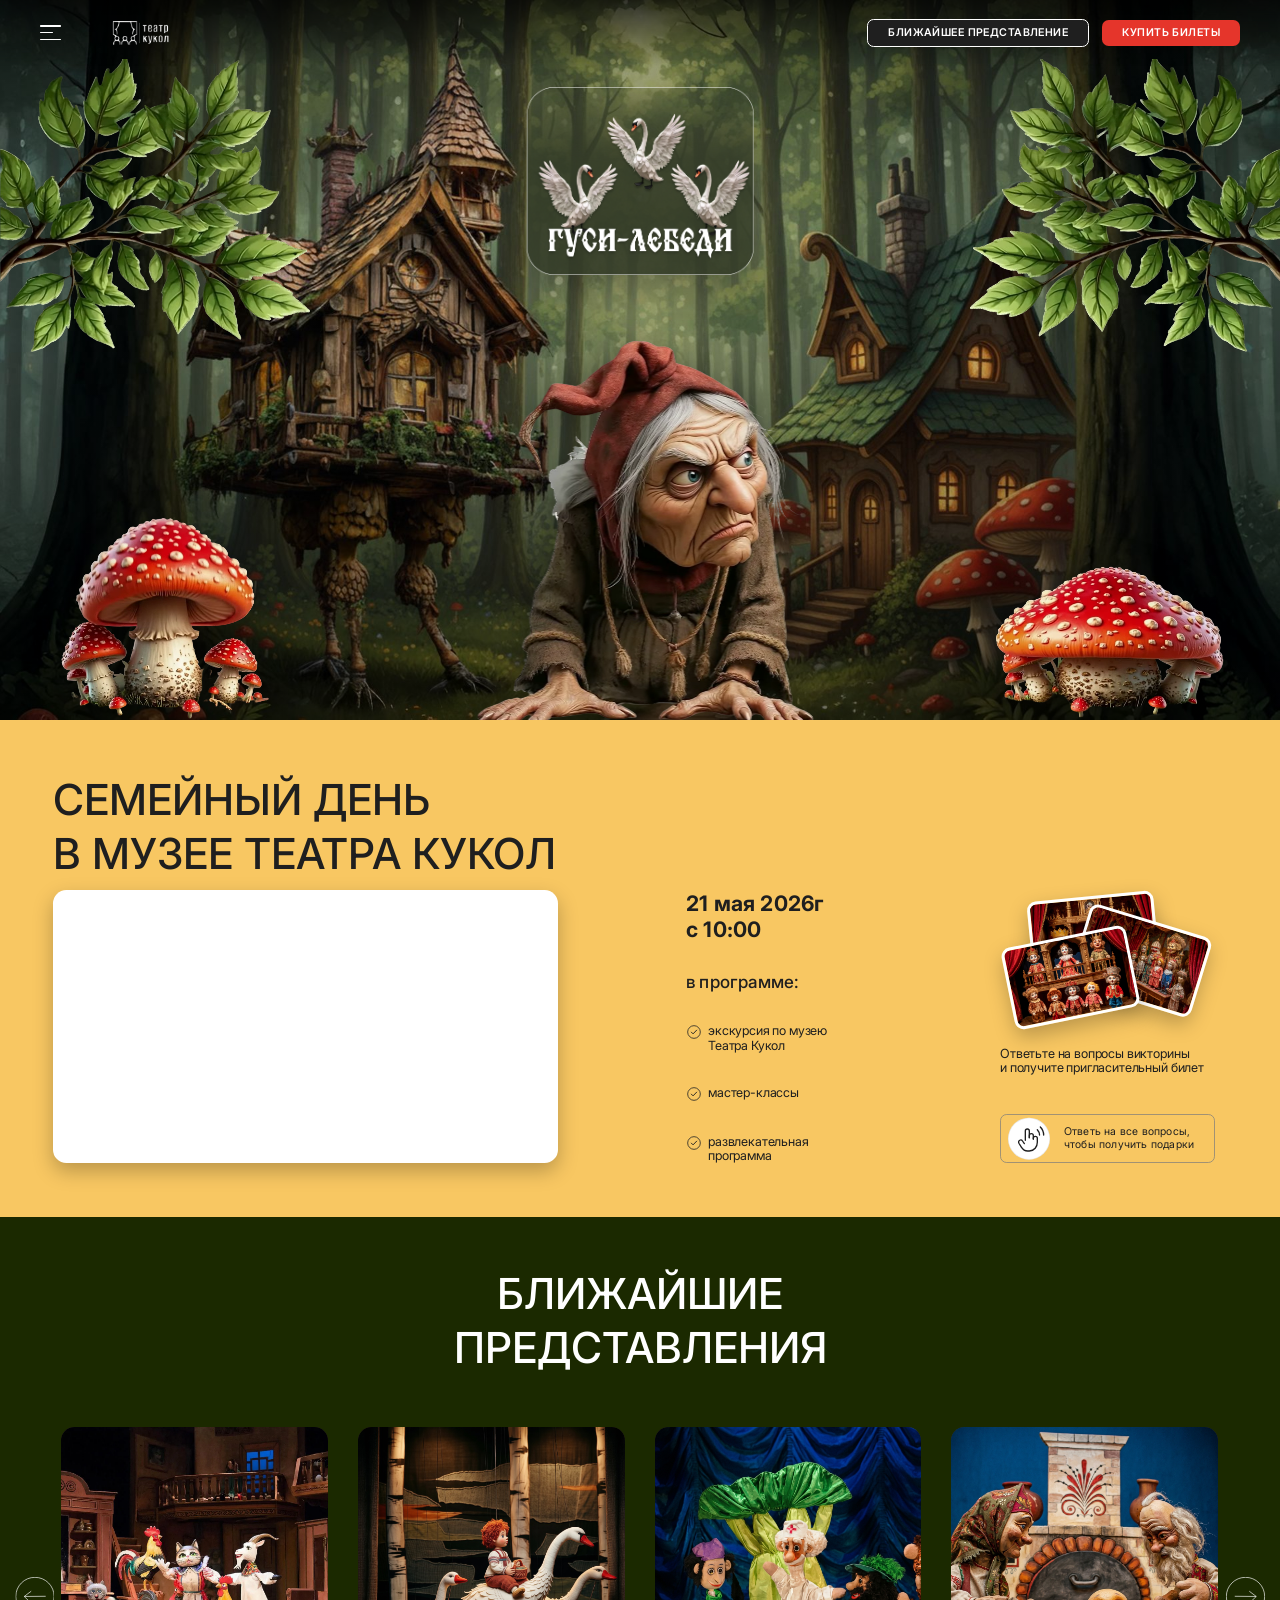
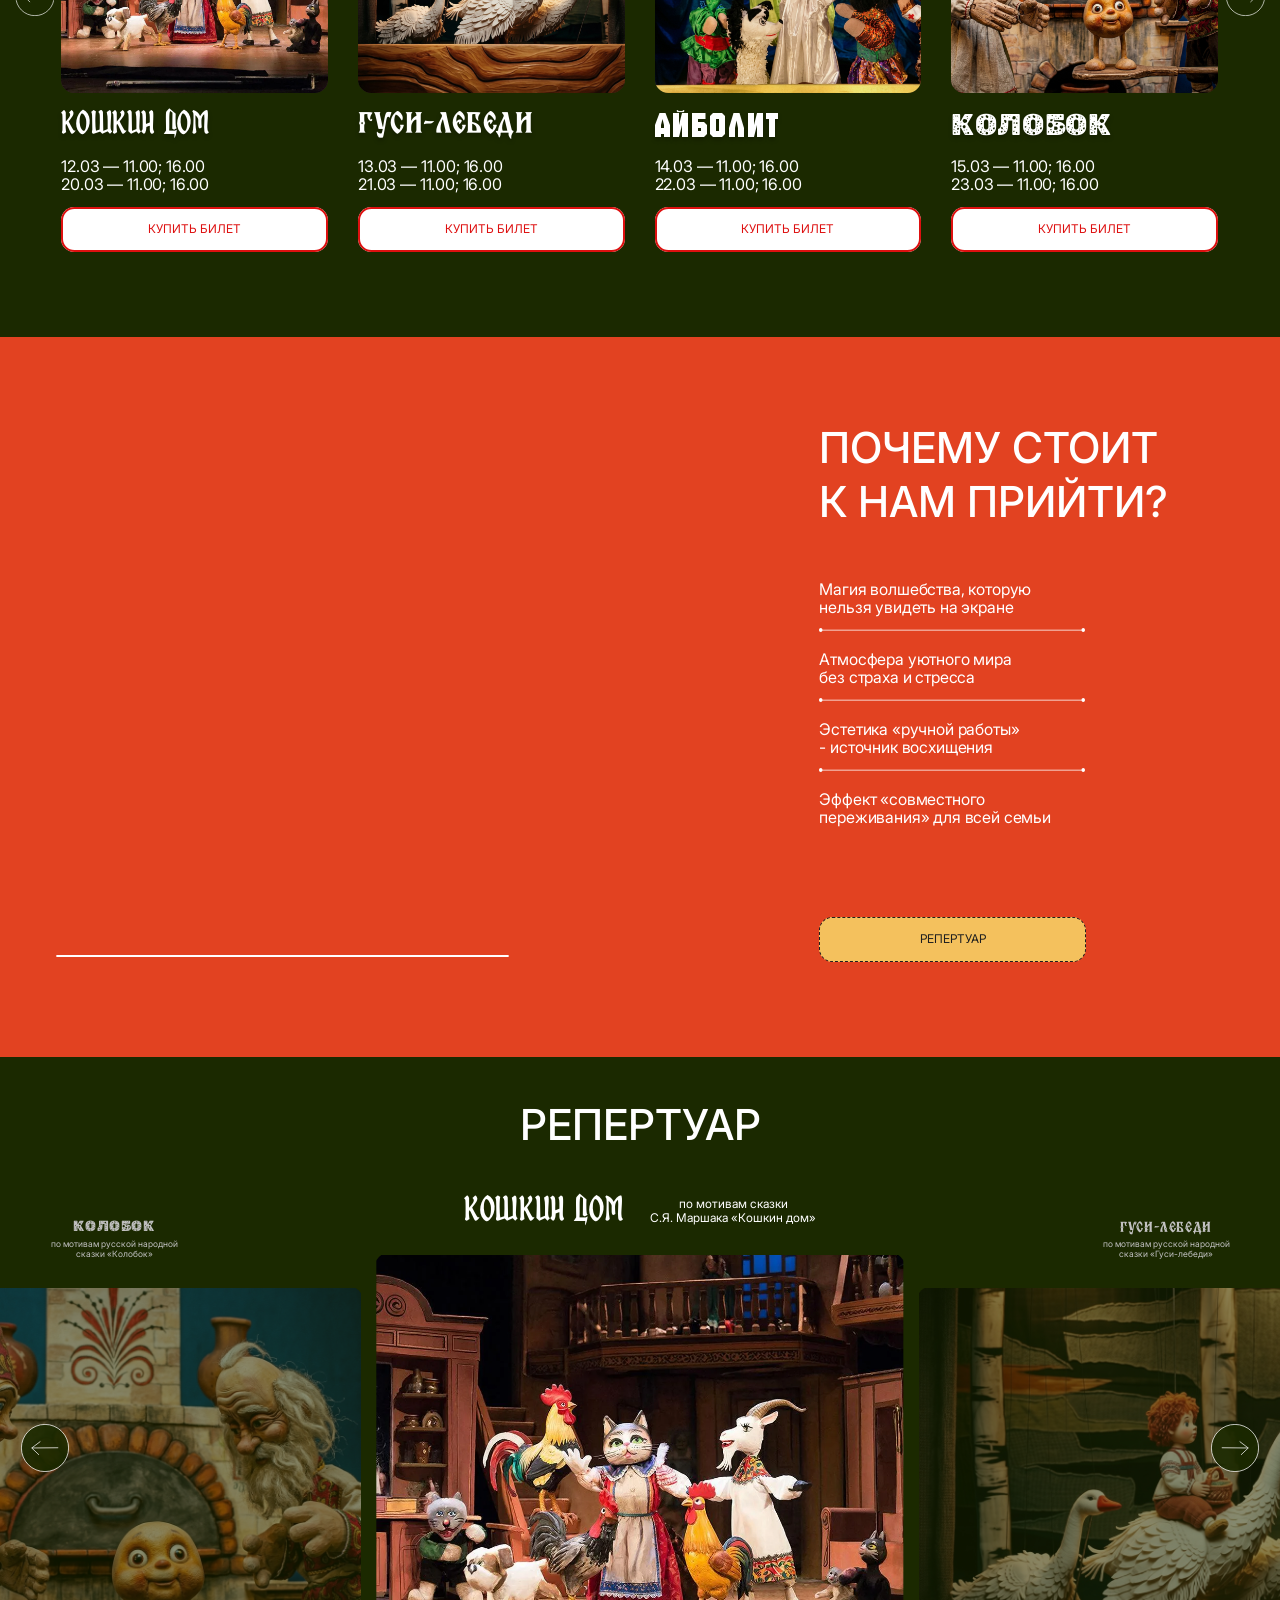
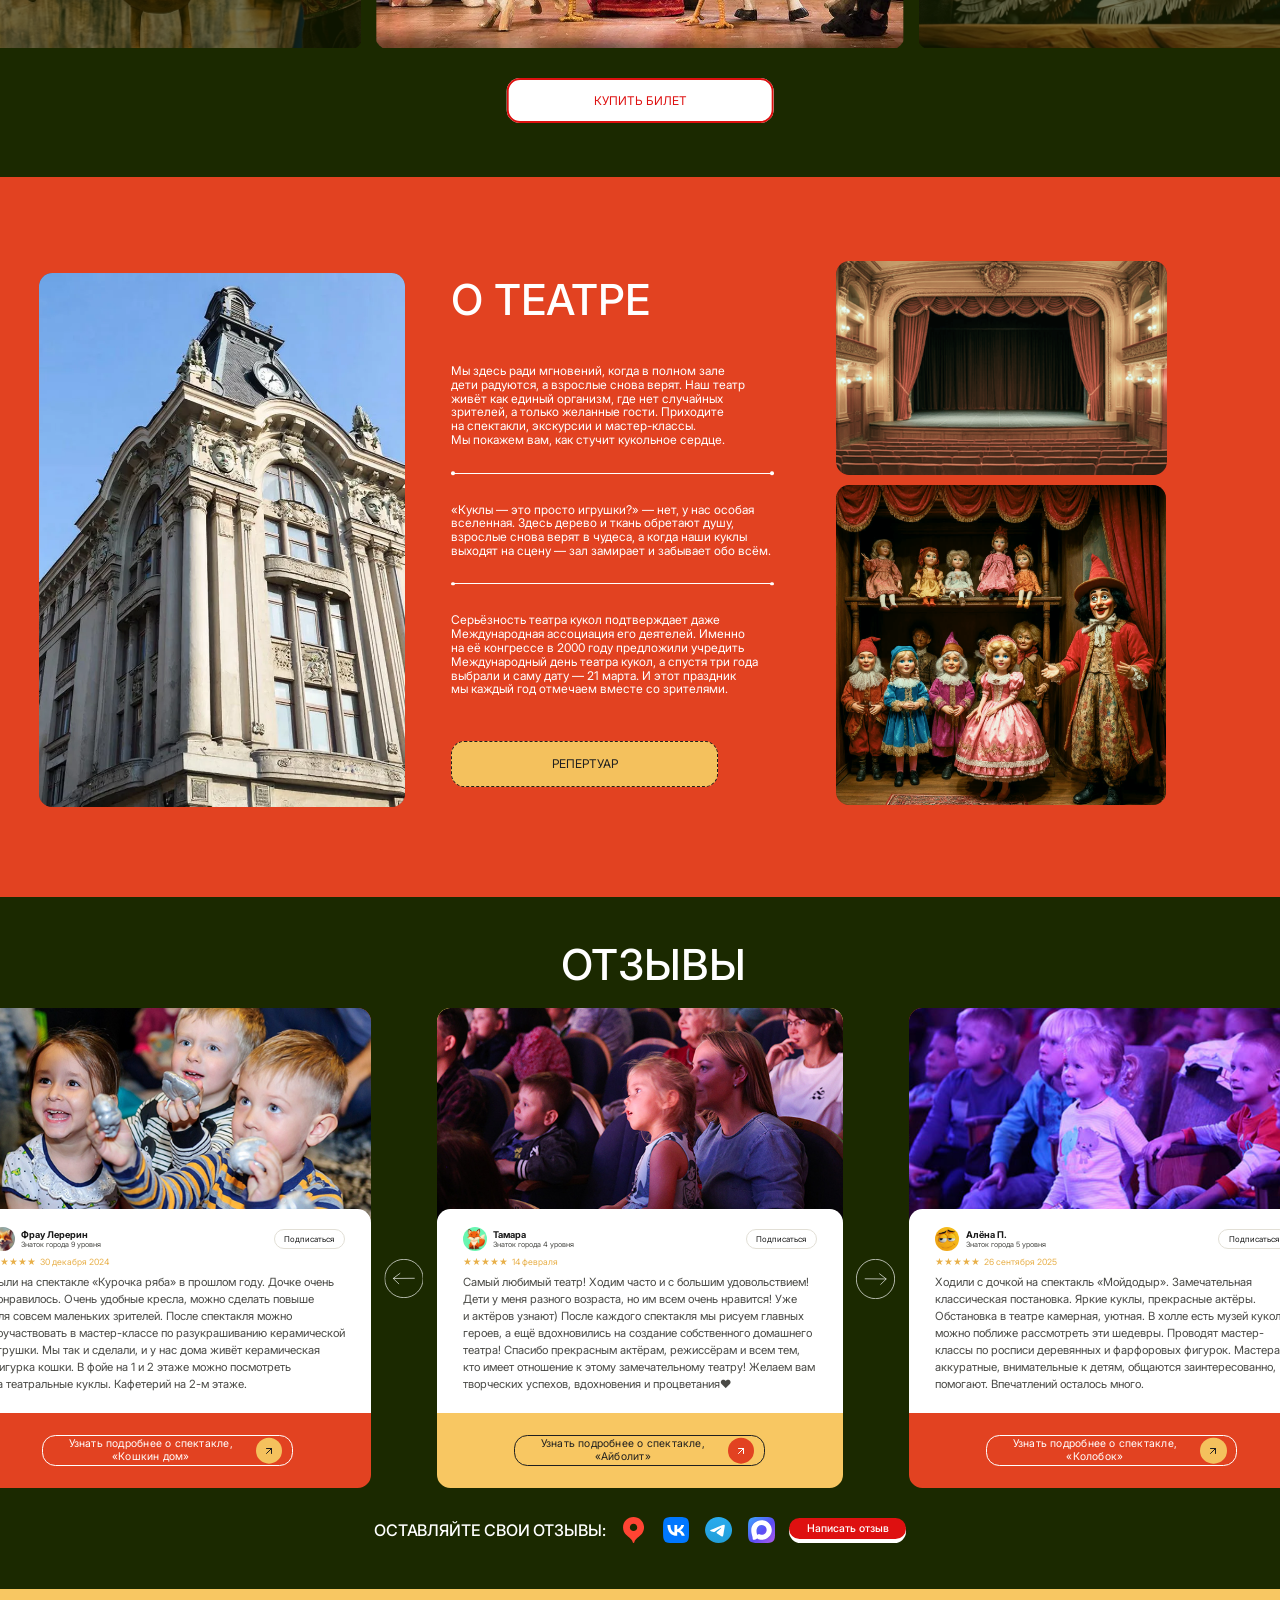
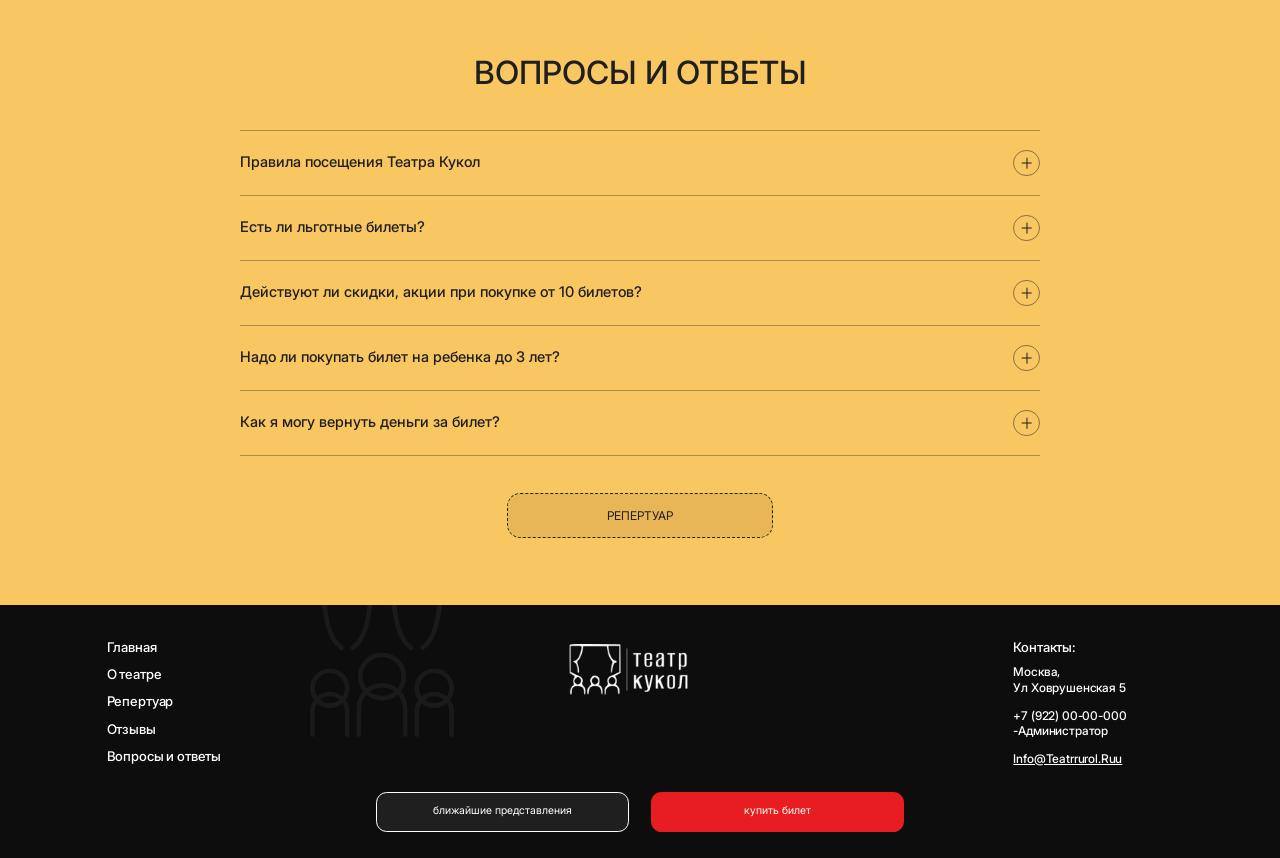
==== index.html @ 6d582af8 "Викторина: счёт правильных ответов обновляется сразу при выборе ответа Co-Authored-By: Claude Sonnet" ====
<!DOCTYPE html>
<html lang="ru">
<head>
<meta charset="UTF-8">
<meta name="viewport" content="width=device-width, initial-scale=1.0">
<title>Театр кукол — главная</title>
<link rel="stylesheet" href="styles.css?v=285">
</head>
<body>

<div class="page">

  <!-- ===================== HERO + ХЕДЕР ===================== -->
  <section class="play-hero">
    <img class="hero-media hero-media-desktop" src="frames/лес-фон-хиро.png" alt="Сказочный лес">
    <div class="hero-media-mobile-wrap">
      <img class="hero-media-mobile" src="frames/hero-mobile-house-v2.png" alt="Избушка на&nbsp;курьих ножках в&nbsp;лесу">
    </div>
    <div class="hero-stripe hero-stripe-1"></div>
    <div class="hero-stripe hero-stripe-2"></div>

    <header class="site-header"><div class="site-header-inner">
      <div class="header-left">
        <button class="topbar-burger" aria-label="меню" data-menu-toggle="nav-menu"><span></span><span></span><span></span></button>
        <a class="logo" href="index.html"><img class="logo-img" src="frames/логотип 2.png" alt="Театр кукол"></a>
      </div>
      <div class="menu-panel" id="nav-menu">
        <a href="index.html">Главная</a>
        <a href="index.html#o-teatre">О&nbsp;театре</a>
        <a href="index.html#repertuar">Репертуар</a>
        <a href="#voprosy">Вопросы и&nbsp;ответы</a>        <a href="#contacts">Контакты</a>
      </div>
      <div class="header-actions">
        <a href="index.html#blizhajshie" class="btn btn-outline">ближайшее представление</a>
        <a href="афиша.html" class="btn btn-red">купить билеты</a>
      </div></div>
    </header>

    <video class="branch left" autoplay muted loop playsinline preload="auto" fetchpriority="high">
      <source src="frames/ветка-лист.webm" type="video/webm">
    </video>
    <video class="branch right" autoplay muted loop playsinline preload="auto" fetchpriority="high">
      <source src="frames/ветка-лист.webm" type="video/webm">
    </video>

    <video class="mushroom left" autoplay muted loop playsinline preload="auto" fetchpriority="high" data-fallback-img="frames/гриб-куст-кадр.png">
      <source src="frames/гриб-куст.webm" type="video/webm">
    </video>
    <video class="mushroom right" autoplay muted loop playsinline preload="auto" fetchpriority="high" data-fallback-img="frames/гриб-куст-право-кадр.png">
      <source src="frames/гриб-куст-право3.webm" type="video/webm">
    </video>
    <video class="witch" autoplay muted loop playsinline preload="auto" fetchpriority="high" data-fallback-img="frames/баба-яга-кадр.png">
      <source src="frames/баба-яга-молчит.webm" type="video/webm">
    </video>

    <div class="play-title-card">
      <img src="frames/гуси название представления.png" alt="Гуси-лебеди">
    </div>

    <div class="hero-title-mobile">
      <div class="hero-swans">
        <div class="hero-swans-top"><img class="hero-swan mirror" src="frames/лебедь.png" alt=""></div>
        <div class="hero-swans-bottom">
          <img class="hero-swan" src="frames/лебедь.png" alt="">
          <img class="hero-swan mirror" src="frames/лебедь.png" alt="">
        </div>
      </div>
      <p class="hero-title-mobile-text rep-font-gusi">ГУСИ-ЛЕБЕДИ</p>
    </div>
  </section>

  <!-- ===================== ПРОМО: СЕМЕЙНЫЙ ДЕНЬ / ВИКТОРИНА ===================== -->
  <section class="promo-banner">
    <h2 class="promo-heading">Семейный день<br>в&nbsp;музее театра кукол</h2>
    <div class="promo-family"><video autoplay muted loop playsinline preload="auto"><source src="frames/promo-family.mp4" type="video/mp4"></video></div>
    <p class="promo-date">21 мая 2026г<br>с 10:00</p>
    <div class="promo-program">
      <p class="list-title">в&nbsp;программе:</p>
      <ul>
        <li><img src="icons/checkmark.svg" alt=""><span>экскурсия по&nbsp;музею<br>Театра Кукол</span></li>
        <li><img src="icons/checkmark.svg" alt=""><span>мастер-классы</span></li>
        <li><img src="icons/checkmark.svg" alt=""><span>развлекательная<br>программа</span></li>
      </ul>
    </div>
    <p class="promo-quiz-question">Ответьте на&nbsp;вопросы викторины<br>и&nbsp;получите пригласительный билет</p>
    <a href="викторина.html#quiz-start" class="promo-hint">
      <span class="hint-badge" aria-hidden="true"></span>
      <svg class="hint-glyph" aria-hidden="true" viewBox="0 0 64 64" fill="none">
        <g stroke="currentColor" stroke-width="2" stroke-linecap="round" stroke-linejoin="round">
          <path d="M26 34V20a3 3 0 0 1 6 0v10"/>
          <path d="M32 30v-3a3 3 0 0 1 6 0v5"/>
          <path d="M38 32v-1a3 3 0 0 1 6 0v6c0 6.5-4.5 13-12 13h-2.5c-4.5 0-7-1.8-9.5-5.8l-3.6-5.8c-1-1.7-.5-3.6 1.1-4.5 1.5-.9 3.3-.4 4.3 1.1l2.7 4"/>
        </g>
        <path d="M44 18c2.2 2.3 3.3 5 3.3 8" stroke="currentColor" stroke-width="2" stroke-linecap="round"/>
        <path d="M48.5 14c3.3 3.3 5 7.6 5 12" stroke="currentColor" stroke-width="2" stroke-linecap="round"/>
      </svg>
      <p>Ответь на&nbsp;все вопросы,<br>чтобы получить подарки</p>
    </a>
    <div class="promo-photos">
      <img class="ph ph-a" src="frames/Screenshot_16.png" alt="Пригласительный билет">
      <img class="ph ph-b" src="frames/Screenshot_18.png" alt="Пригласительный билет">
      <img class="ph ph-c" src="frames/Screenshot_19.png" alt="Пригласительный билет">
    </div>
  </section>

  <!-- ===================== БЛИЖАЙШИЕ ПРЕДСТАВЛЕНИЯ ===================== -->
  <section class="section-dark" id="blizhajshie" data-carousel>
    <h2 class="section-title">Ближайшие<br>представления</h2>
    <button class="arrow-btn arrow-left" aria-label="назад"><img src="icons/rep-arrow2.svg" alt="" style="transform:rotate(180deg) scaleY(-1);"></button>
    <button class="arrow-btn arrow-right" aria-label="вперёд"><img src="icons/rep-arrow2.svg" alt=""></button>
    <div class="show-grid" data-track>
      <div class="show-card">
        <div class="thumb"><img class="cover-img" src="frames/IMG_20260318_222105.png" alt="Кошкин дом"></div>
        <h3 class="rep-font-koshkin">Кошкин дом</h3>
        <p class="dates">12.03 — 11.00; 16.00<br>20.03 — 11.00; 16.00</p>
        <a href="афиша.html" class="btn-buy-ticket">купить билет</a>
      </div>
      <div class="show-card">
        <div class="thumb"><img class="cover-img" src="frames/гуси-сцена.jpg" alt="Гуси-лебеди"></div>
        <h3 class="rep-font-gusi">Гуси-лебеди</h3>
        <p class="dates">13.03 — 11.00; 16.00<br>21.03 — 11.00; 16.00</p>
        <a href="афиша.html" class="btn-buy-ticket">купить билет</a>
      </div>
      <div class="show-card">
        <div class="thumb"><img class="cover-img" src="frames/7c9f7d8a-58b7-48c4-939f-ec4cb22c3e2d_b6a72888-187a-493c-b027-33e9e2f877e7.png" alt="Айболит"></div>
        <h3 class="rep-font-aibolit">Айболит</h3>
        <p class="dates">14.03 — 11.00; 16.00<br>22.03 — 11.00; 16.00</p>
        <a href="афиша.html" class="btn-buy-ticket">купить билет</a>
      </div>
      <div class="show-card">
        <div class="thumb"><img class="cover-img" src="frames/9c670e1e-eb0f-42a7-a597-39ec2c7de1a1_c409b13a-e003-4b60-b7ec-a4bc60844353.png" alt="Колобок"></div>
        <h3 class="rep-font-kolobok">КОЛОБОК</h3>
        <p class="dates">15.03 — 11.00; 16.00<br>23.03 — 11.00; 16.00</p>
        <a href="афиша.html" class="btn-buy-ticket">купить билет</a>
      </div>
    </div>
  </section>

  <!-- ===================== ПОЧЕМУ СТОИТ К&nbsp;НАМ ПРИЙТИ ===================== -->
  <section class="why-section">
    <h2 class="why-heading">ПОЧЕМУ СТОИТ К&nbsp;НАМ ПРИЙТИ?</h2>

    <div class="why-photo why-photo-main">
      <video class="why-v why-v-a" muted loop playsinline preload="none" data-src="анимация/гуси-лебеди-анимация.mp4" poster="анимация/гуси-лебеди-анимация.jpg"></video>
      <video class="why-v why-v-b" muted loop playsinline></video>
      <div class="why-timer"><div class="why-timer-fill"></div></div>
    </div>
    <div class="why-photo why-photo-1">
      <video class="why-v why-v-a" muted playsinline preload="none" data-src="анимация/колобок-анимация.mp4" poster="анимация/колобок-анимация.jpg"></video>
      <video class="why-v why-v-b" muted playsinline></video>
    </div>
    <div class="why-photo why-photo-2">
      <video class="why-v why-v-a" muted playsinline preload="none" data-src="анимация/айболит-анимация.mp4" poster="анимация/айболит-анимация.jpg"></video>
      <video class="why-v why-v-b" muted playsinline></video>
    </div>
    <div class="why-photo why-photo-3">
      <video class="why-v why-v-a" muted playsinline preload="none" data-src="анимация/кошкин-дом-анимация.mp4" poster="анимация/кошкин-дом-анимация.jpg"></video>
      <video class="why-v why-v-b" muted playsinline></video>
    </div>

    <p class="why-item why-item-1">Магия волшебства, которую<br>нельзя увидеть на&nbsp;экране</p>
    <img class="why-divider why-divider-1" src="icons/divider-arrow5.svg" alt="">
    <p class="why-item why-item-2">Атмосфера уютного мира<br>без&nbsp;страха и&nbsp;стресса</p>
    <img class="why-divider why-divider-2" src="icons/divider-arrow6.svg" alt="">
    <p class="why-item why-item-3">Эстетика «ручной работы»<br>- источник восхищения</p>
    <img class="why-divider why-divider-3" src="icons/divider-arrow6.svg" alt="">
    <p class="why-item why-item-4">Эффект «совместного<br>переживания» для&nbsp;всей семьи</p>

    <a href="index.html#repertuar" class="why-btn btn-repertoire">РЕПЕРТУАР</a>
  </section>

  <!-- ===================== РЕПЕРТУАР ===================== -->
  <section class="repertoire-section" id="repertuar" data-repertoire>
    <h2 class="repertoire-heading">РЕПЕРТУАР</h2>
    <img class="rep-arrow left" src="icons/rep-arrow2.svg" alt="назад" data-rep-prev>
    <img class="rep-arrow right" src="icons/rep-arrow2.svg" alt="вперёд" data-rep-next>
    <div class="repertoire-row" data-rep-row></div>
    <a href="афиша.html" class="rep-btn-buy">КУПИТЬ БИЛЕТ</a>
  </section>

  <!-- ===================== О&nbsp;ТЕАТРЕ ===================== -->
  <section class="about-section" id="o-teatre">
    <div class="about-grid">
      <div class="about-photo"><img class="cover-img" src="frames/IMG_20260319_184546.webp" alt="Здание театра"></div>
      <div class="about-text">
        <h2>О&nbsp;театре</h2>
        <div class="block block-1 block-full">Мы здесь ради мгновений, когда в&nbsp;полном зале дети радуются, а&nbsp;взрослые снова верят. Наш театр живёт как единый организм, где нет случайных зрителей, а&nbsp;только желанные гости. Приходите на&nbsp;спектакли, экскурсии и&nbsp;мастер-классы. Мы&nbsp;покажем вам, как&nbsp;стучит кукольное сердце.</div>
        <div class="block block-1 block-short">Мы здесь ради мгновений, когда дети радуются, а&nbsp;взрослые снова верят в&nbsp;чудо. Приходите на&nbsp;спектакли, экскурсии и&nbsp;мастер-классы — покажем, как&nbsp;стучит кукольное сердце.</div>
        <div class="about-divider about-divider-1"></div>
        <div class="block block-2 block-full">«Куклы — это просто игрушки?» — нет, у&nbsp;нас особая вселенная. Здесь дерево и&nbsp;ткань обретают душу, взрослые снова верят в&nbsp;чудеса, а&nbsp;когда наши куклы выходят на&nbsp;сцену — зал замирает и&nbsp;забывает обо&nbsp;всём.</div>
        <div class="block block-2 block-short">«Куклы — это просто игрушки?» — нет, у&nbsp;нас особая вселенная, где дерево и&nbsp;ткань обретают душу, а&nbsp;зал замирает, когда куклы выходят на&nbsp;сцену.</div>
        <div class="about-divider about-divider-2"></div>
        <div class="block block-3 block-full">Серьёзность театра кукол подтверждает даже Международная ассоциация его деятелей. Именно на&nbsp;её конгрессе в&nbsp;2000 году предложили учредить Международный день театра кукол, а&nbsp;спустя три года выбрали и&nbsp;саму дату — 21&nbsp;марта. И&nbsp;этот праздник мы&nbsp;каждый год отмечаем вместе со&nbsp;зрителями.</div>
        <div class="block block-3 block-short">Серьёзность театра кукол подтверждает Международная ассоциация его деятелей — именно она учредила День театра кукол, дата которого — 21 марта.</div>
        <a href="index.html#repertuar" class="btn-repertoire">Репертуар</a>
      </div>
      <div class="about-photos-col">
        <div class="thumb"><img class="cover-img" src="frames/Rectangle 8809.png" alt="Зрительный зал театра"></div>
        <div class="thumb"><img class="cover-img" src="frames/Rectangle 8810.png" alt="Коллекция кукол театра"></div>
      </div>
      <a href="index.html#repertuar" class="btn-repertoire about-btn-mobile">Репертуар</a>
    </div>
  </section>

  <!-- ===================== ОТЗЫВЫ ===================== -->
  <section class="section-dark" id="otzyvy" data-carousel>
    <h2 class="section-title">Отзывы</h2>
    <button class="arrow-btn arrow-left" aria-label="назад"><img src="icons/rep-arrow2.svg" alt="" style="transform:rotate(180deg) scaleY(-1);"></button>
    <button class="arrow-btn arrow-right" aria-label="вперёд"><img src="icons/rep-arrow2.svg" alt=""></button>
    <div class="reviews-track" data-track>
      <div class="review-card">
        <div class="photo"><img class="cover-img" src="frames/01.png" alt="Дети на&nbsp;мастер-классе"></div>
        <div class="body">
          <div class="head">
            <div class="who"><img class="avatar" src="frames/avatar-fox-painted.png" alt=""><div><div class="name">Фрау Лерерин</div><div class="level">Знаток города 9 уровня</div></div></div>
            <button type="button" class="follow">Подписаться</button>
          </div>
          <div class="stars">★★★★★ &nbsp;30 декабря 2024</div>
          <p class="text">Были на&nbsp;спектакле «Курочка ряба» в&nbsp;прошлом году. Дочке очень понравилось. Очень удобные кресла, можно сделать повыше для&nbsp;совсем маленьких зрителей. После спектакля можно поучаствовать в&nbsp;мастер-классе по&nbsp;разукрашиванию керамической игрушки. Мы&nbsp;так и&nbsp;сделали, и&nbsp;у&nbsp;нас дома живёт керамическая фигурка кошки. В&nbsp;фойе на&nbsp;1 и&nbsp;2 этаже можно посмотреть на&nbsp;театральные куклы. Кафетерий на&nbsp;2-м этаже.</p>
        </div>
        <a class="cta" href="спектакль-кошкин-дом.html#o-spektakle"><span class="label">Узнать подробнее о&nbsp;спектакле, «Кошкин&nbsp;дом»</span><span class="cta-badge" aria-hidden="true"></span><svg class="cta-arrow" aria-hidden="true" viewBox="0 0 24 24" fill="none"><path d="M7 17L17 7M17 7H7M17 7V17" stroke="currentColor" stroke-width="2" stroke-linecap="round" stroke-linejoin="round"/></svg></a>
      </div>
      <div class="review-card mid">
        <div class="photo"><img class="cover-img" src="frames/02.png" alt="Зрители в&nbsp;зале"></div>
        <div class="body">
          <div class="head">
            <div class="who"><img class="avatar" src="frames/avatar-fox-icon.png" alt=""><div><div class="name">Тамара</div><div class="level">Знаток города 4 уровня</div></div></div>
            <button type="button" class="follow">Подписаться</button>
          </div>
          <div class="stars">★★★★★ &nbsp;14 февраля</div>
          <p class="text">Самый любимый театр! Ходим часто и&nbsp;с&nbsp;большим удовольствием! Дети у&nbsp;меня разного возраста, но&nbsp;им всем очень нравится! Уже и&nbsp;актёров узнают) После каждого спектакля мы&nbsp;рисуем главных героев, а&nbsp;ещё вдохновились на&nbsp;создание собственного домашнего театра! Спасибо прекрасным актёрам, режиссёрам и&nbsp;всем&nbsp;тем, кто&nbsp;имеет отношение к&nbsp;этому замечательному театру! Желаем вам творческих успехов, вдохновения и&nbsp;процветания❤️</p>
        </div>
        <a class="cta" href="спектакль-айболит.html#o-spektakle"><span class="label">Узнать подробнее о&nbsp;спектакле, «Айболит»</span><span class="cta-badge" aria-hidden="true"></span><svg class="cta-arrow" aria-hidden="true" viewBox="0 0 24 24" fill="none"><path d="M7 17L17 7M17 7H7M17 7V17" stroke="currentColor" stroke-width="2" stroke-linecap="round" stroke-linejoin="round"/></svg></a>
      </div>
      <div class="review-card">
        <div class="photo"><img class="cover-img" src="frames/03.png" alt="Дети в&nbsp;зале"></div>
        <div class="body">
          <div class="head">
            <div class="who"><img class="avatar" src="frames/avatar-smiley.png" alt=""><div><div class="name">Алёна П.</div><div class="level">Знаток города 5 уровня</div></div></div>
            <button type="button" class="follow">Подписаться</button>
          </div>
          <div class="stars">★★★★★ &nbsp;26 сентября 2025</div>
          <p class="text">Ходили с&nbsp;дочкой на&nbsp;спектакль «Мойдодыр». Замечательная классическая постановка. Яркие куклы, прекрасные актёры. Обстановка в&nbsp;театре камерная, уютная. В&nbsp;холле есть музей кукол, можно поближе рассмотреть эти&nbsp;шедевры. Проводят мастер-классы по&nbsp;росписи деревянных и&nbsp;фарфоровых фигурок. Мастера аккуратные, внимательные к&nbsp;детям, общаются заинтересованно, помогают. Впечатлений осталось много.</p>
        </div>
        <a class="cta" href="спектакль-колобок.html#o-spektakle"><span class="label">Узнать подробнее о&nbsp;спектакле, «Колобок»</span><span class="cta-badge" aria-hidden="true"></span><svg class="cta-arrow" aria-hidden="true" viewBox="0 0 24 24" fill="none"><path d="M7 17L17 7M17 7H7M17 7V17" stroke="currentColor" stroke-width="2" stroke-linecap="round" stroke-linejoin="round"/></svg></a>
      </div>
    </div>
    <div class="reviews-social">
      <span class="label">Оставляйте свои отзывы:</span>
      <span class="icons">
        <a href="https://yandex.ru/maps" target="_blank" rel="noopener"><img src="icons/social-yandex.svg" alt="Яндекс Карты"></a>
        <a href="https://vk.com" target="_blank" rel="noopener"><img src="icons/social-vk.svg" alt="ВКонтакте"></a>
        <a href="https://telegram.org" target="_blank" rel="noopener"><img src="icons/social-telegram.svg" alt="Telegram"></a>
        <a href="https://max.ru" target="_blank" rel="noopener"><img src="icons/social-max.svg" alt="MAX"></a>
      </span>
      <span class="review-open-wrap">
        <span class="review-open-base" aria-hidden="true"></span>
        <button type="button" class="review-open-btn" data-open-review-modal>Написать отзыв</button>
      </span>
    </div>
  </section>

  <!-- ===================== ВОПРОСЫ И ОТВЕТЫ ===================== -->
  <section class="faq-section" id="voprosy">
    <h2 class="faq-section-title">Вопросы и&nbsp;ответы</h2>

    <div class="faq-acc" data-faq-acc>
      <div class="faq-acc-item">
        <button class="faq-acc-q" type="button" aria-expanded="false">
          <span>Правила посещения Театра Кукол</span>
          <span class="faq-acc-icon"></span>
        </button>
        <div class="faq-acc-a"><div class="faq-acc-a-inner">
          <ul>
            <li>Вход в&nbsp;театр возможен только при&nbsp;наличии билета. У&nbsp;каждого зрителя должен быть билет.</li>
            <li>Дети до 14 лет допускаются в&nbsp;театр только в&nbsp;сопровождении взрослых.</li>
            <li>Провожающие и&nbsp;встречающие могут ожидать только в&nbsp;кассовом фойе.</li>
            <li>После третьего звонка допуск в&nbsp;зрительный зал и&nbsp;выбор места — на&nbsp;усмотрение администрации.<br>В&nbsp;антракте можно занять место согласно билету.</li>
            <li>С&nbsp;напитками и&nbsp;едой входить в&nbsp;зрительный зал нельзя.</li>
            <li>На&nbsp;сцену можно подниматься только актёрам и&nbsp;сотрудникам театра.</li>
            <li>Перед началом спектакля необходимо выключить мобильные телефоны.</li>
            <li>Лица в&nbsp;нетрезвом виде и/или&nbsp;в&nbsp;пачкающей одежде в&nbsp;театр не&nbsp;допускаются.</li>
            <li>Можно войти в&nbsp;театр за 45 минут до&nbsp;начала спектакля.</li>
          </ul>
        </div></div>
      </div>

      <div class="faq-acc-item">
        <button class="faq-acc-q" type="button" aria-expanded="false">
          <span>Есть ли&nbsp;льготные билеты?</span>
          <span class="faq-acc-icon"></span>
        </button>
        <div class="faq-acc-a"><div class="faq-acc-a-inner">
          <h3>Скидка 100% предоставляется следующим категориям граждан:</h3>
          <ul>
            <li>дети-инвалиды;</li>
            <li>дети-сироты и&nbsp;дети, оставшиеся без&nbsp;попечения родителей;</li>
            <li>обучающиеся и&nbsp;студенты из&nbsp;числа детей-сирот и&nbsp;детей, оставшихся без&nbsp;попечения;</li>
            <li>участники Великой Отечественной войны и&nbsp;приравненные к&nbsp;ним категории граждан;</li>
            <li>ветераны боевых действий и&nbsp;участники СВО.</li>
          </ul>
          <h3>Для&nbsp;многодетных семей — 50%</h3>
          <p>Для&nbsp;многодетных семей — 50% от&nbsp;номинальной стоимости билета на&nbsp;все спектакли из&nbsp;репертуара театра.</p>
          <p>Количество билетов для&nbsp;льготных категорий зрителей — не&nbsp;более 10% от&nbsp;общего числа билетов на&nbsp;каждый спектакль.</p>
          <p>Льготные билеты оформляются в&nbsp;кассе театра по&nbsp;предъявлению документа, подтверждающего льготу, и&nbsp;снятию с&nbsp;него копии кассиром.</p>
        </div></div>
      </div>

      <div class="faq-acc-item">
        <button class="faq-acc-q" type="button" aria-expanded="false">
          <span>Действуют ли&nbsp;скидки, акции при&nbsp;покупке от&nbsp;10&nbsp;билетов?</span>
          <span class="faq-acc-icon"></span>
        </button>
        <div class="faq-acc-a"><div class="faq-acc-a-inner">
          <p>При&nbsp;покупке 10 билетов в&nbsp;партере единовременно, действует скидка 10%.</p>
        </div></div>
      </div>

      <div class="faq-acc-item">
        <button class="faq-acc-q" type="button" aria-expanded="false">
          <span>Надо ли&nbsp;покупать билет на&nbsp;ребенка до 3 лет?</span>
          <span class="faq-acc-icon"></span>
        </button>
        <div class="faq-acc-a"><div class="faq-acc-a-inner">
          <p>У&nbsp;каждого зрителя, большого или&nbsp;маленького, независимо от&nbsp;возраста, должен быть билет.</p>
        </div></div>
      </div>

      <div class="faq-acc-item">
        <button class="faq-acc-q" type="button" aria-expanded="false">
          <span>Как&nbsp;я&nbsp;могу вернуть деньги за&nbsp;билет?</span>
          <span class="faq-acc-icon"></span>
        </button>
        <div class="faq-acc-a"><div class="faq-acc-a-inner">
          <h3>Условия возврата в&nbsp;зависимости от&nbsp;срока до&nbsp;дня проведения мероприятия:</h3>
          <ul>
            <li>при&nbsp;возврате не&nbsp;позднее, чем&nbsp;за 10 дней до&nbsp;дня проведения мероприятия — полная стоимость билетов;</li>
            <li>менее чем&nbsp;за 10 дней, но&nbsp;не позднее, чем&nbsp;за 5 дней до&nbsp;дня проведения мероприятия — 50% стоимости билетов;</li>
            <li>менее чем&nbsp;за 5 дней, но&nbsp;не позднее чем&nbsp;за 3 дня до&nbsp;дня проведения мероприятия — 30% стоимости билетов;</li>
            <li>менее чем&nbsp;за 3 дня до&nbsp;дня проведения мероприятия — организатор вправе не&nbsp;возвращать покупателю стоимость билетов.</li>
          </ul>
          <h3>При&nbsp;возврате электронного билета</h3>
          <p>При&nbsp;возврате электронного билета возврату подлежит номинальная стоимость билета, указанная на&nbsp;билете, за&nbsp;вычетом суммы сервисного сбора, если таковой взимался.</p>
          <h3>Не&nbsp;подлежат возврату</h3>
          <p>Не&nbsp;подлежат возврату билеты, полученные на&nbsp;безвозмездной основе, содержащие исправления, поддельные, а&nbsp;также билеты, приобретённые в&nbsp;рамках специальных программ и&nbsp;акций.</p>
        </div></div>
      </div>
    </div>

    <div class="faq-cta"><a href="index.html#repertuar" class="btn-repertoire">Репертуар</a></div>
  </section>

  <!-- ===================== МОДАЛКА: ОСТАВИТЬ ОТЗЫВ ===================== -->
  <div class="review-modal-overlay" data-review-modal>
    <div class="review-modal">
      <button type="button" class="review-modal-close" data-close-review-modal aria-label="Закрыть"><img src="icons/close-x.svg" alt=""></button>
      <div class="review-modal-form">
        <h3>Оставить отзыв</h3>
        <p class="sub">Расскажите, как&nbsp;прошёл ваш визит в&nbsp;театр — это поможет нам стать лучше</p>
        <form id="review-form">
          <div class="rating" data-rating>
            <button type="button" aria-label="1 звезда">★</button>
            <button type="button" aria-label="2 звезды">★</button>
            <button type="button" aria-label="3 звезды">★</button>
            <button type="button" aria-label="4 звезды">★</button>
            <button type="button" aria-label="5 звёзд">★</button>
          </div>
          <input type="text" placeholder="Ваше имя" required>
          <textarea placeholder="Ваш отзыв" required></textarea>
          <div class="review-photo-field">
            <label class="review-photo-add" for="review-photo-input">
              <svg width="20" height="20" viewBox="0 0 24 24" fill="none" xmlns="http://www.w3.org/2000/svg" aria-hidden="true">
                <path d="M4 8h3l1.5-2h7L17 8h3a1 1 0 0 1 1 1v10a1 1 0 0 1-1 1H4a1 1 0 0 1-1-1V9a1 1 0 0 1 1-1Z" stroke="currentColor" stroke-width="1.6" stroke-linejoin="round"/>
                <circle cx="12" cy="14" r="3.4" stroke="currentColor" stroke-width="1.6"/>
              </svg>
              <span>Добавить фото</span>
            </label>
            <input type="file" id="review-photo-input" accept="image/*" data-review-photo-input hidden>
            <div class="review-photo-preview" data-review-photo-preview>
              <img alt="">
              <button type="button" class="remove" data-review-photo-remove aria-label="Удалить фото">✕</button>
            </div>
          </div>
          <button type="submit">Отправить отзыв</button>
        </form>
      </div>
      <div class="thanks">
        <img class="thanks-puppet" src="frames/petrushka-thanks.png" alt="Петрушка">
        <h3>Спасибо за&nbsp;отзыв!</h3>
        <p class="sub">Мы очень ценим ваше мнение и&nbsp;обязательно учтём его</p>
      </div>
    </div>
  </div>

  <!-- ===================== ФУТЕР ===================== -->
  <footer class="site-footer-wrap">
    <div class="site-footer">
      <img class="footer-deco" src="icons/logo-mask.svg" alt="">
      <div class="footer-content">
        <div class="footer-nav">
          <a href="index.html">Главная</a>
          <a href="index.html#o-teatre">О&nbsp;театре</a>
          <a href="index.html#repertuar">Репертуар</a>
          <a href="index.html#otzyvy">Отзывы</a>
          <a href="#voprosy">Вопросы и&nbsp;ответы</a>        </div>
        <div class="footer-logo">
          <img src="frames/логотип 2.png" alt="Театр кукол">
        </div>
        <div class="footer-contacts" id="contacts">
          <p class="footer-contacts-label">контакты:</p>
          <div class="footer-contact-rows">
            <div class="footer-contact-row">москва,<br>ул ховрушенская 5</div>
            <div class="footer-contact-row">+7 (922) 00-00-000<br>-администратор</div>
            <div class="footer-contact-row"><a href="mailto:info@teatrrurol.ruu">info@teatrrurol.ruu</a></div>
          </div>
        </div>
      </div>
      <div class="footer-actions">
        <a href="index.html#blizhajshie" class="btn-nearest">ближайшие представления</a>
        <a href="афиша.html" class="btn-buy-ticket">купить билет</a>
      </div>
    </div>
  </footer>

</div>

<script src="script.js?v=147"></script>
</body>
</html>
---- styles.css ----
/* =====================================================
   ШРИФТЫ (локальные файлы из fonts/)
   ===================================================== */
@font-face{font-family:'Inter';src:url('fonts/inter -основной шрифт/Inter_24pt-Regular.ttf') format('truetype');font-weight:400;font-style:normal;font-display:swap;}
@font-face{font-family:'Inter';src:url('fonts/inter -основной шрифт/Inter_24pt-Medium.ttf') format('truetype');font-weight:500;font-style:normal;font-display:swap;}
@font-face{font-family:'Inter';src:url('fonts/inter -основной шрифт/Inter_24pt-SemiBold.ttf') format('truetype');font-weight:600;font-style:normal;font-display:swap;}
@font-face{font-family:'Inter';src:url('fonts/inter -основной шрифт/Inter_24pt-Bold.ttf') format('truetype');font-weight:700;font-style:normal;font-display:swap;}
@font-face{font-family:'Inter';src:url('fonts/inter -основной шрифт/Inter_24pt-ExtraBold.ttf') format('truetype');font-weight:800;font-style:normal;font-display:swap;}

/* заголовки спектаклей: «ГУСИ-ЛЕБЕДИ», «КОШКИН ДОМ» и т.п. */
@font-face{font-family:'Stieglitz';src:url('fonts/названия представлений/StieglitzSP-Bold 2.otf') format('opentype');font-weight:700;font-style:normal;font-display:swap;}
/* дополнительные декоративные шрифты — доступны для акцентов */
@font-face{font-family:'RubikMoonrocks';src:url('fonts/названия представлений/RubikMoonrocks-Regular.ttf') format('truetype');font-weight:400;font-style:normal;font-display:swap;}
@font-face{font-family:'Serati';src:url('fonts/названия представлений/Serati-Regular.otf') format('opentype');font-weight:400;font-style:normal;font-display:swap;}
@font-face{font-family:'TDVolshebstvo';src:url('fonts/названия представлений/TDVolshebstvo.otf') format('opentype');font-weight:400;font-style:normal;font-display:swap;}

/* =====================================================
   ТОКЕНЫ (значения из Figma: файл «Людмила Иващенко», страница «креативы и постеры»)
   ===================================================== */
:root{
  --gold:      #F4C15D;   /* фон футера, кнопки "репертуар" */
  --gold-dark: #E8B04A;
  --red:       #E5352B;   /* кнопки "купить билет", акцент 404 */
  --red-dark:  #C42920;
  --green:     #1B2900;   /* фирменный тёмно-зелёный — репертуар, отзывы, FAQ, футер */
  --orange:    #E24221;   /* фирменный оранжевый — о театре, "почему стоит прийти", отзывы */
  --dark:      #1B1B16;   /* фон 404, занавес, тёмный хедер */
  --olive:     #2E3413;   /* фон секций "ближайшие представления", "отзывы", FAQ */
  --olive-dark:#1E2310;
  --cream:     #FFFFFF;
  --ink:       #1A1A1A;
  --ink-soft:  #4A4A46;
  --line:      #E2DFD6;

  --seat-1700: #DE1010;
  --seat-1500: #FFA12B;
  --seat-1300: #4FAD50;
  --seat-1100: #3C35F6;
  --seat-off:  #D9D9D9;

  --font-sans:    'Inter', sans-serif;
  --font-display: 'Stieglitz', serif; /* заголовки спектаклей: ГУСИ-ЛЕБЕДИ, КОШКИН ДОМ и т.п. */

  --canvas: 1920px;
}

*{box-sizing:border-box;}
.cover-img{position:absolute;inset:0;width:100%;height:100%;object-fit:cover;}
.logo-img{height:34px;width:auto;display:block;}
.logo-img.on-light{filter:invert(1);}
html{-webkit-text-size-adjust:100%;}
body{
  margin:0;
  background:#c9c9c9;
  color:var(--ink);
  font-family:var(--font-sans);
  -webkit-font-smoothing:antialiased;
}
img,svg{display:block;max-width:none;}
button{font-family:inherit;cursor:pointer;border:none;background:none;padding:0;}
a{color:inherit;text-decoration:none;}
ul{list-style:none;margin:0;padding:0;}
p{margin:0;}

/* каждая страница — фрейм Figma шириной 1920px, страницы идут друг под другом */
.page{
  position:relative;
  width:var(--canvas);
  margin:0 auto;
  background:var(--cream);
  overflow:hidden;
}

.btn{
  display:inline-flex;align-items:center;justify-content:center;
  height:64px;padding:0 40px;border-radius:20px;
  font-size:16px;font-weight:600;letter-spacing:.04em;text-transform:uppercase;
  transition:transform .15s ease, filter .15s ease;
}
.btn:hover{filter:brightness(1.05);}
.btn:active{transform:scale(.98);}
.btn-red{background:var(--red);color:var(--cream);}
.btn-red:hover{background:var(--red-dark);}
.btn-gold{background:var(--gold);color:var(--ink);}
.btn-gold:hover{background:var(--gold-dark);}
.btn-outline{background:#1F1F1F;border:1px solid var(--cream);color:var(--cream);position:relative;overflow:hidden;}
.btn-dark{background:var(--olive);color:var(--cream);}
.btn-dark:hover{background:var(--olive-dark);}

/* Radial Reveal — круговая заливка, расходящаяся от точки входа курсора,
   на кнопках «ближайшее представление» и «купить билет(ы)» (JS в
   applyRadialReveal оборачивает исходный текст в .radial-face и добавляет
   поверх .radial-overlay с тем же текстом внутри clip-path круга).
   Цвета — инверсия: «ближайшее представление» чёрно-белая → бело-чёрная,
   «купить билет» красно-белая → бело-красная. */
.radial-face{position:relative;display:inline-flex;align-items:center;justify-content:center;}
.radial-overlay{
  position:absolute;inset:0;display:flex;align-items:center;justify-content:center;
  pointer-events:none;border-radius:inherit;
  clip-path:circle(0% at 50% 50%);-webkit-clip-path:circle(0% at 50% 50%);
  transition:clip-path .45s ease-in-out,-webkit-clip-path .45s ease-in-out;
}
.btn-outline .radial-overlay,.btn-nearest .radial-overlay{background:#fff;color:#1f1f1f;}
.site-header .header-actions .btn-red .radial-overlay,
.btn-buy-ticket .radial-overlay,
.rep-btn-buy .radial-overlay{background:#fff;color:var(--red);}
.site-header .header-actions .btn-red{position:relative;overflow:hidden;}

/* =====================================================
   ХЕДЕР — единый на всех страницах, зафиксирован сверху
   и остаётся на экране при прокрутке
   ===================================================== */
.site-header{position:fixed;top:0;left:0;right:0;z-index:1000;}
.site-header-inner{
  width:var(--canvas);max-width:none;margin:0 auto;
  background:linear-gradient(180deg, rgba(0,0,0,.65) 0%, rgba(0,0,0,0) 100%);
  display:flex;align-items:center;justify-content:space-between;
  padding:28px 60px;box-sizing:border-box;
}
/* на страницах без hero-картинки под хедером контент нужно сдвинуть вниз на его высоту */
.site-header + section{margin-top:98px;}
/* заливка зоны под фиксированной шапкой цветом следующей секции — иначе в
   этом промежутке виден серый градиент шапки поверх пустого фона страницы,
   а не цвет секции (актуально для страниц, где секция сама не в потоке
   и её нельзя просто сдвинуть padding'ом, напр. .promo-banner с overflow:hidden
   и абсолютно спозиционированными детьми) */
.header-fill{height:98px;}
.header-fill--gold{background:#F8C762;}

.header-left{display:flex;align-items:center;gap:60px;}
.site-header .logo{display:flex;align-items:center;gap:12px;color:var(--cream);}
.site-header .logo img{height:36px;width:auto;display:block;}

/* бургер */
.topbar-burger{width:32px;height:22px;flex:none;position:relative;}
.topbar-burger span{position:absolute;left:0;display:block;width:32px;height:2px;background:var(--cream);border-radius:1px;}
.topbar-burger span:nth-child(1){top:0;}
.topbar-burger span:nth-child(2){top:10px;width:20px;}
.topbar-burger span:nth-child(3){top:20px;}

/* всплывающее меню разделов */
.menu-panel{
  position:absolute;top:calc(100% + 14px);left:60px;
  display:none;flex-direction:column;gap:22px;align-items:flex-start;min-width:260px;
  background:var(--dark);border-radius:20px;padding:32px 40px;
  box-shadow:0 24px 60px rgba(0,0,0,.35);
  opacity:0;transform:translateY(-6px);
  transition:opacity .15s ease, transform .15s ease;
}
.menu-panel.open{display:flex;opacity:1;transform:translateY(0);}
.menu-panel a{
  position:relative;font-size:19px;line-height:1.3;color:var(--cream);opacity:.9;
  white-space:nowrap;text-decoration:none;padding-bottom:4px;
}
.menu-panel a::after{
  content:'';position:absolute;left:0;bottom:0;height:2px;width:0;
  background:var(--gold);transition:width .45s ease;
}
.menu-panel a:hover{opacity:1;}
.menu-panel a.tapped::after{width:100%;}

.site-header .header-actions{display:flex;align-items:center;gap:20px;}
.site-header .header-actions .btn{height:auto;padding:10px 30px;border-radius:10px;white-space:nowrap;}
.site-header .btn-outline{border-color:var(--cream);color:var(--cream);}

/* =====================================================
   ФУТЕР — точные размеры и отступы из Figma (node 1314:358)
   ===================================================== */
.site-footer-wrap{background:#0D0D0D;padding:0;}
.site-footer{
  position:relative;width:100%;max-width:1800px;margin:0 auto;
  background:#0D0D0D;color:#fff;overflow:hidden;
  padding:52px 100px 40px;
  box-sizing:border-box;
}
/* декоративный элемент в полутонах — увеличенная копия фирменного значка
   (те же три фигурки, что в логотипе), еле заметная, в углу футера */
.footer-deco{
  position:absolute;left:383px;top:-40px;width:260px;height:260px;
  filter:invert(1);opacity:.05;pointer-events:none;
}
.footer-content{
  position:relative;z-index:1;
  display:flex;align-items:flex-start;justify-content:space-between;gap:60px;
}
.footer-nav{
  display:flex;flex-direction:column;gap:13px;white-space:nowrap;
}
.footer-nav a{
  position:relative;display:inline-block;width:fit-content;
  font-family:'Inter';font-weight:500;font-size:20px;line-height:1.15;letter-spacing:-.24px;color:#fff;
  padding-bottom:5px;
}
.footer-nav a::after{
  content:'';position:absolute;left:0;bottom:0;height:2px;width:0;
  background:var(--gold);transition:width .45s ease;
}
.footer-nav a.tapped::after{width:100%;}
.footer-logo{width:220px;height:90px;flex-shrink:0;}
.footer-logo img{width:100%;height:100%;object-fit:contain;display:block;}
.footer-contacts{
  display:flex;flex-direction:column;gap:14px;width:240px;flex-shrink:0;
  text-transform:capitalize;
}
.footer-contacts-label{font-family:'Inter';font-weight:500;font-size:20px;line-height:1.15;letter-spacing:-.24px;}
.footer-contact-rows{display:flex;flex-direction:column;gap:18px;}
.footer-contact-row{font-family:'Inter';font-weight:500;font-size:18px;line-height:1.3;letter-spacing:-.24px;white-space:nowrap;}
.footer-contact-row a{color:#fff;text-decoration:underline;}
.footer-actions{position:relative;z-index:1;display:flex;gap:32px;width:fit-content;margin:36px auto 0;}
.footer-actions .btn-nearest,
.footer-actions .btn-buy-ticket{
  width:380px;height:60px;border-radius:16px;
  font-family:'Montserrat',var(--font-sans);font-weight:400;font-size:16px;line-height:1.15;
  text-transform:none;letter-spacing:0;
}
.footer-actions .btn-nearest{background:#1F1F1F;border:1.5px solid #fff;color:#fff;}
.footer-actions .btn-buy-ticket{background:#E81D21;}

/* =====================================================
   PLAY-HERO — сказочный лес с Бабой-Ягой: первый экран
   главной страницы и страницы спектакля «Гуси-лебеди»
   ===================================================== */
.play-hero{position:relative;width:100%;height:1080px;background:#171208;overflow:hidden;}
.play-hero .hero-media{position:absolute;inset:0;width:100%;height:100%;object-fit:cover;}
/* мобильные hero-элементы (фон, полосы, карточка с лебедями) —
   видны только на ≤767px, см. @media ниже */
.play-hero .hero-media-mobile-wrap,
.play-hero .hero-stripe,
.play-hero .hero-title-mobile{display:none;}
.play-hero::after{content:'';position:absolute;inset:0;background:linear-gradient(180deg,rgba(0,0,0,.4),rgba(0,0,0,.1) 30%,rgba(0,0,0,.55));pointer-events:none;}
.play-hero .mushroom{position:absolute;z-index:2;filter:drop-shadow(0 20px 30px rgba(0,0,0,.4));}
.play-hero .mushroom.left{left:40px;width:398px;height:398px;bottom:-39px;}
.play-hero .mushroom.right{right:40px;width:420px;height:420px;bottom:-41px;transform:scaleX(-1);}
.play-hero .branch{position:absolute;top:88px;width:470px;height:470px;z-index:1;}
.play-hero .branch.left{left:0;transform:scaleX(-1);}
.play-hero .branch.right{right:0;}
.play-hero .witch{position:absolute;bottom:-40px;left:50%;transform:translateX(-50%);width:652px;height:652px;z-index:2;filter:drop-shadow(0 20px 30px rgba(0,0,0,.5));}
.play-title-card{
  position:absolute;top:130px;left:50%;transform:translateX(-50%);z-index:3;
  width:340px;text-align:center;
}
.play-title-card img{width:100%;display:block;filter:drop-shadow(0 20px 40px rgba(0,0,0,.45));}
.play-title-text{
  position:absolute;top:160px;left:50%;transform:translateX(-50%);z-index:3;
  margin:0;font-weight:400;font-size:110px;line-height:1.1;color:#fff;text-align:center;white-space:nowrap;
  text-shadow:0 20px 40px rgba(0,0,0,.45);
}

/* =====================================================
   СЕКЦИЯ: БЛИЖАЙШИЕ ПРЕДСТАВЛЕНИЯ / РЕПЕРТУАР
   ===================================================== */
.section-dark{background:var(--olive);color:var(--cream);padding:100px 0 110px;position:relative;}
.section-title{text-align:center;font-size:44px;font-weight:700;text-transform:uppercase;letter-spacing:.02em;margin:0 0 64px;line-height:1.2;}
.arrow-btn{
  position:absolute;top:50%;transform:translateY(-50%);width:56px;height:56px;border-radius:50%;
  border:1px solid rgba(255,255,255,.5);display:flex;align-items:center;justify-content:center;color:var(--cream);
  transition:background .15s ease;
  z-index:3;
}
.arrow-btn:hover{background:rgba(255,255,255,.12);}
.arrow-left{left:40px;} .arrow-right{right:40px;}

/* точные координаты из Figma (node 1289:212, «СКАЗКА 5»), канва 1920×1080 */
.section-dark[data-carousel]{width:100%;height:1080px;padding:0;background:#1B2900;overflow:hidden;}
.section-dark[data-carousel] .section-title{
  position:absolute;left:50%;top:155.5px;transform:translate(-50%,-50%);margin:0;
  font-family:'Montserrat',var(--font-sans);font-weight:500;font-size:64px;line-height:1.25;
  text-transform:uppercase;letter-spacing:0;white-space:nowrap;
}
.section-dark[data-carousel] .arrow-btn{
  width:59.202px;height:59.202px;top:540px;transform:none;border:none;background:none;padding:0;
}
.section-dark[data-carousel] .arrow-btn img{width:100%;height:100%;display:block;}
.section-dark[data-carousel] .arrow-left{left:80px;}
.section-dark[data-carousel] .arrow-right{right:22px;}
.section-dark[data-carousel] .arrow-btn:hover{background:none;filter:brightness(1.2);}
#blizhajshie .arrow-left{left:23px;}

.show-grid{position:absolute;left:92px;top:315px;width:1737px;height:650px;display:flex;gap:45px;}
.show-card{display:flex;flex-direction:column;gap:20px;width:400px;flex:none;}
.show-card .thumb{width:100%;height:400px;border-radius:20px;overflow:hidden;background:#3d3320;position:relative;}
.show-card .thumb .thumb-label{position:absolute;inset:0;display:flex;align-items:center;justify-content:center;color:rgba(255,255,255,.35);font-size:14px;text-align:center;padding:20px;}
.show-card .thumb .cover-img{width:100%;height:100%;object-fit:cover;display:block;transition:transform .3s ease;}
.show-card .thumb::after{content:'';position:absolute;inset:0;background:rgba(255,255,255,.12);opacity:0;transition:opacity .3s ease, transform .3s ease;transform:scale(1);pointer-events:none;}
.show-card:hover .thumb .cover-img{transform:scale(1.07);}
.show-card:hover .thumb::after{opacity:1;transform:scale(1.07);}
.show-card h3{font-size:45px;line-height:1.22;letter-spacing:.9px;color:#fff;margin:0;text-shadow:0 4px 7px rgba(0,0,0,.25);font-weight:normal;transition:transform .3s ease;transform-origin:left center;}
.show-card .dates{font-family:'Inter';font-weight:400;font-size:24px;line-height:1.15;letter-spacing:-.24px;color:#fff;margin:0;transition:transform .3s ease;transform-origin:left center;}
.show-card:hover h3,.show-card:hover .dates{transform:scale(1.05);}
.show-card .btn-buy-ticket{width:100%;}

/* точные координаты из Figma (node 1130:90, «СКАЗКА 3»), канва 1920×1080 */
.repertoire-section{position:relative;width:100%;height:1080px;background:#1B2900;color:#fff;overflow:hidden;}
.repertoire-heading{position:absolute;left:960px;top:102.5px;transform:translate(-50%,-50%);font-family:'Montserrat',var(--font-sans);font-weight:500;font-size:64px;line-height:1.25;text-align:center;white-space:nowrap;margin:0;}
.repertoire-row{position:absolute;left:0;top:189px;width:100%;height:830px;}
.rep-card{
  position:absolute;left:50%;top:0;cursor:default;
  /* transform/opacity задаются каждый кадр через JS (rAF-цикл repTick) —
     CSS-transition здесь не нужен и будет конфликтовать с покадровым обновлением. */
}
/* картинка каждой карточки позиционируется так, чтобы её вертикальный центр
   всегда совпадал с центром активной (центральной) картинки — независимо от
   того, сколько строк занимает заголовок; заголовок ставится над ней с
   постоянным отступом через JS (см. repApply). */
.rep-title-row{position:absolute;left:0;width:100%;display:flex;gap:40px;align-items:center;justify-content:center;transition:gap .3s ease;}
.rep-title-row h3{font-size:48px;letter-spacing:.96px;white-space:nowrap;margin:0;font-weight:normal;transition:font-size .3s ease;}
.rep-subtitle{font-family:'Montserrat',var(--font-sans);font-size:18px;line-height:1.15;margin:0;white-space:nowrap;text-align:center;transition:font-size .3s ease;}
/* картинка внутри рамки карточки уменьшена на 5pt с каждой стороны —
   box-sizing:border-box, чтобы паддинг не увеличивал саму рамку
   (высота/позиция которой рассчитаны в JS) */
.rep-image{position:absolute;left:0;width:100%;overflow:hidden;box-sizing:border-box;padding:5px;}
.rep-image img{width:100%;height:100%;object-fit:cover;display:block;transition:opacity .3s ease;}
.rep-card:not(.current) .rep-title-row{flex-direction:column;gap:8px;}
.rep-card:not(.current) .rep-title-row h3{font-size:22px;white-space:normal;text-align:center;}
.rep-card:not(.current) .rep-subtitle{font-size:13px;white-space:normal;}
.rep-card:not(.current) .rep-title-row h3,
.rep-card:not(.current) .rep-subtitle{color:#C2C1C1;}
.rep-card:not(.current) .rep-image img{opacity:.5;}
/* стрелки ручного листания карусели — по краям секции, поверх карточек.
   z-index держим ниже 1000 (z-index шапки сайта) — .repertoire-section не
   создаёт свой стековый контекст, так что z-index здесь конкурирует
   напрямую с шапкой; иначе при скролле стрелка перекрывала бы её. */
.rep-arrow{
  position:absolute;top:551px;width:72px;height:72px;z-index:600;cursor:pointer;
  opacity:.9;transition:opacity .15s ease, transform .15s ease;
  -webkit-user-select:none;user-select:none;-webkit-tap-highlight-color:transparent;
}
.rep-arrow:hover{opacity:1;}
.rep-arrow.left{left:32px;transform:rotate(180deg) scaleY(-1);}
.rep-arrow.left:hover{transform:rotate(180deg) scaleY(-1) scale(1.1);}
.rep-arrow.right{right:32px;}
.rep-arrow.right:hover{transform:scale(1.1);}
.rep-btn-buy{
  position:absolute;left:50%;top:927px;transform:translateX(-50%);margin:0;
  width:400px;height:78px;border-radius:20px;background:#DE1010;color:#fff;
  display:flex;align-items:center;justify-content:center;overflow:hidden;
  font-family:'Montserrat',var(--font-sans);font-weight:400;font-size:18px;line-height:1.15;
  text-transform:uppercase;letter-spacing:0;z-index:20;
}
.rep-btn-buy:hover{filter:brightness(1.1);}

/* единая кнопка «купить билет» — точный размер/шрифт из Figma (node 1157:94, «СКАЗКА 16») */
.btn-buy-ticket{
  display:inline-flex;flex:none;align-items:center;justify-content:center;
  width:400px;height:78px;border-radius:20px;
  background:#DE1010;color:#fff;position:relative;overflow:hidden;
  border:1px solid transparent;
  font-family:'Montserrat',var(--font-sans);font-weight:400;font-size:18px;line-height:1.15;
  text-transform:uppercase;letter-spacing:0;text-align:center;
  transition:filter .15s ease, transform .15s ease, border-color .15s ease;
}
.btn-buy-ticket:hover{filter:brightness(1.05);border-color:var(--red);}
.btn-buy-ticket:active{transform:scale(.98);}

.rep-font-koshkin{font-family:'Stieglitz',serif;}
.rep-font-gusi{font-family:'TDVolshebstvo',serif;}
.rep-font-aibolit{font-family:'Serati',serif;}
.rep-font-kolobok{font-family:'RubikMoonrocks',serif;}

/* =====================================================
   О ТЕАТРЕ
   ===================================================== */
/* точные координаты из Figma (node 1289:197, «СКАЗКА 4»), канва 1920×1080 */
.about-section{position:relative;width:100%;height:1080px;background:#E24221;color:#fff;overflow:hidden;}
.about-grid{position:static;}
.about-photo{position:absolute;left:58px;top:145px;width:550px;height:800px;border-radius:20px;overflow:hidden;background:#8f2c22;}
.about-photo img,.about-photo .cover-img{width:100%;height:100%;object-fit:cover;object-position:bottom;display:block;}
.about-photo .thumb-label{position:absolute;inset:0;display:flex;align-items:center;justify-content:center;color:rgba(255,255,255,.35);font-size:14px;}

.about-text{position:absolute;left:677px;top:241px;width:496px;height:694px;}
.about-text h2{position:absolute;left:0;top:-96px;width:496px;margin:0;font-family:'Montserrat',var(--font-sans);font-weight:500;font-size:64px;line-height:1.25;text-transform:uppercase;color:#fff;white-space:nowrap;}
.about-text .block{position:absolute;left:0;width:496px;margin:0;padding:0;border:none;font-family:'Montserrat',var(--font-sans);font-weight:400;font-size:18px;line-height:1.15;color:#fff;}
.about-text .block-1{top:40px;width:449px;}
.about-text .block-2{top:248px;}
.about-text .block-3{top:414px;width:465px;}
.about-text .about-divider{position:absolute;left:2.67px;width:478.67px;height:1px;background:#fff;}
.about-text .about-divider::before,.about-text .about-divider::after{
  content:'';position:absolute;top:50%;transform:translateY(-50%);
  width:5.33px;height:5.33px;border-radius:50%;background:#fff;
}
.about-text .about-divider::before{left:-2.67px;}
.about-text .about-divider::after{right:-2.67px;}
.about-text .about-divider-1{top:203px;}
.about-text .about-divider-2{top:369px;}
.about-text .btn-repertoire{position:absolute;left:0;top:601px;}
/* короткая версия текста и мобильная кнопка — только для мобильной вёрстки, см. @media ниже */
.about-text .block-short{display:none;}
.about-btn-mobile.btn-repertoire{display:none;}

.about-photos-col{position:absolute;left:1254px;top:126px;width:496px;height:816px;}
.about-photos-col .thumb{position:absolute;left:0;border-radius:20px;overflow:hidden;background:#8f2c22;}
.about-photos-col .thumb:nth-child(1){top:0;width:496px;height:321px;}
.about-photos-col .thumb:nth-child(2){top:337px;width:495px;height:479px;}
.about-photos-col .thumb-label{position:absolute;inset:0;display:flex;align-items:center;justify-content:center;color:rgba(255,255,255,.35);font-size:13px;text-align:center;padding:12px;}

/* =====================================================
   О СПЕКТАКЛЕ — единый блок для страниц спектаклей
   точные координаты из Figma (node 2919:722/2937:721/2921:736/2937:731, «СКАЗКА 17/18/19/20»), канва 1920×669
   перепроверено и синхронизировано с текущим состоянием Figma-файла
   ===================================================== */
.spektakle-section{position:relative;width:100%;height:669px;background:#1B2900;color:#fff;overflow:hidden;}
.spektakle-photo{position:absolute;left:60px;top:80px;width:881px;height:510px;border-radius:20px;overflow:hidden;background:#3d3320;}
.spektakle-content{position:absolute;left:calc(50% - 10px);top:80px;width:910px;height:519px;}
.spektakle-content .label{position:absolute;left:30px;top:0;width:850px;margin:0;text-align:center;font-family:'Montserrat',var(--font-sans);font-weight:500;font-size:64px;line-height:1.25;color:#fff;}
.spektakle-content h1{position:absolute;left:30px;top:125px;width:850px;margin:0;text-align:center;font-weight:400;font-size:48px;line-height:1.22;color:#fff;text-shadow:0 4px 7px rgba(0,0,0,.25);}
.spektakle-content h1.rep-font-koshkin{left:0;width:910px;letter-spacing:.96px;}
.spektakle-content h1.rep-font-gusi{top:153px;}
.spektakle-content .desc{position:absolute;margin:0;text-align:left;font-family:'Montserrat',var(--font-sans);font-weight:400;font-size:18px;line-height:1.15;color:#fff;}
.spektakle-content .age{position:absolute;left:30px;width:850px;margin:0;text-align:center;font-family:'Montserrat',var(--font-sans);font-weight:400;font-size:18px;line-height:1.15;color:#fff;}
.spektakle-content .btn-buy-ticket{position:absolute;left:255px;}
.spektakle-content .label-koshkin{left:0;width:910px;}

.desc-aibolit{left:46px;top:200px;width:818px;}
.age-aibolit{top:316px;}
.btn-aibolit{top:427px;}

.desc-kolobok{left:30px;top:197px;width:850px;}
.age-kolobok{top:334px;}
.btn-kolobok{top:441px;}

.desc-koshkin{left:27px;top:207px;width:856px;}
.spektakle-content .age-koshkin{left:0;top:339px;width:910px;}
.btn-koshkin{top:441px;}

.desc-gusi{left:30px;top:226px;width:850px;}
.age-gusi{top:321px;}
.btn-gusi{top:441px;}

/* =====================================================
   ПОЧЕМУ СТОИТ К НАМ ПРИЙТИ
   ===================================================== */
/* точные координаты из Figma (node 1289:333, «СКАЗКА 7»), канва 1920×1080 */
.why-section{position:relative;width:100%;height:1080px;background:#E24221;color:#fff;overflow:hidden;}
.why-heading{position:absolute;left:1229px;top:127px;width:606px;height:121px;font-family:'Montserrat',var(--font-sans);font-weight:500;font-size:64px;line-height:1.25;margin:0;}

.why-photo{position:absolute;border-radius:20px;overflow:hidden;}
.why-photo .why-v{position:absolute;inset:0;width:100%;height:100%;object-fit:cover;display:block;opacity:0;transition:opacity .7s ease-in-out;}
.why-photo .why-v.active{opacity:1;z-index:1;}
.why-photo-main{left:60px;top:125px;width:727px;height:830px;}
.why-photo-1{left:798px;top:125px;width:359px;height:268px;}
.why-photo-2{left:798px;top:407px;width:358px;height:266px;}
.why-photo-3{left:798px;top:687px;width:358px;height:268px;}

.why-timer{position:absolute;left:24px;right:24px;bottom:24px;height:3px;border-radius:6px;background:rgba(255,255,255,.3);overflow:hidden;z-index:2;}
.why-timer-fill{width:0;height:100%;border-radius:6px;background:#fff;}

.why-item{position:absolute;left:1229px;width:631px;font-family:'Inter';font-size:24px;line-height:1.15;letter-spacing:-.24px;margin:0;}
.why-item-1{top:364.5px;}
.why-item-2{top:469.5px;}
.why-item-3{top:574.5px;}
.why-item-4{top:679.5px;}
.why-divider{position:absolute;left:1229px;width:398px;height:6px;}
.why-divider-1{top:436.5px;}
.why-divider-2{top:541.5px;}
.why-divider-3{top:646.5px;}

.why-btn{position:absolute;left:1229px;top:865px;}

/* единая кнопка «репертуар» — W400 H78 радиус20, Montserrat 18/1.15 капс */
.btn-repertoire{
  display:inline-flex;flex:none;align-items:center;justify-content:center;
  width:400px;height:78px;border-radius:20px;
  background:var(--gold);color:#1f1f1f;
  font-family:'Montserrat',var(--font-sans);font-weight:400;font-size:18px;line-height:1.15;
  text-transform:uppercase;letter-spacing:0;text-align:center;
  border:2px dashed currentColor;box-shadow:0 0 0 var(--green);
  transition:transform .35s cubic-bezier(.34,1.56,.64,1), box-shadow .35s cubic-bezier(.34,1.56,.64,1);
}
/* «отрывной билет»: пунктирная рамка + уход кнопки по диагонали на hover/active,
   из-под неё выступает плашка-тень фирменного зелёного — эффект из референса
   Dotted Offset Button */
.btn-repertoire:hover,.btn-repertoire:focus-visible,.btn-repertoire:active{
  transform:translate(-9px,-9px);
  box-shadow:9px 9px 0 var(--green);
}
.btn-repertoire:active{transform:translate(-9px,-9px) scale(.97);}

/* единая кнопка «ближайшее представление» — W400 H78 радиус20, Montserrat 18/1.15 капс */
.btn-nearest{
  display:inline-flex;flex:none;align-items:center;justify-content:center;
  width:400px;height:78px;border-radius:20px;
  background:transparent;border:1px solid var(--cream);color:var(--cream);
  position:relative;overflow:hidden;
  font-family:'Montserrat',var(--font-sans);font-weight:400;font-size:18px;line-height:1.15;
  text-transform:uppercase;letter-spacing:0;text-align:center;
  transition:filter .15s ease, transform .15s ease;
}
.btn-nearest:hover{filter:brightness(1.15);}
.btn-nearest:active{transform:scale(.98);}

/* =====================================================
   ОТЗЫВЫ
   ===================================================== */
/* точные координаты из Figma (node 1308:281, «СКАЗКА 6»), канва 1920×1038 */
.section-dark[data-carousel]#otzyvy{width:100%;height:1038px;padding:0;background:#1B2900;overflow:hidden;}
#otzyvy .section-title{
  position:absolute;left:979.5px;top:102.5px;transform:translate(-50%,-50%);margin:0;
  font-family:'Montserrat',var(--font-sans);font-weight:500;font-size:64px;line-height:1.25;
  text-transform:uppercase;letter-spacing:0;white-space:nowrap;
}
#otzyvy .arrow-btn{width:59.2px;height:59.2px;top:544px;transform:none;border:none;background:none;padding:0;}
#otzyvy .arrow-btn img{width:100%;height:100%;display:block;}
#otzyvy .arrow-left{left:576px;}
#otzyvy .arrow-right{left:1284px;}
#otzyvy .arrow-btn:hover{background:none;filter:brightness(1.2);}

.reviews-track{position:absolute;left:-53px;top:167px;width:2025.324px;height:720px;display:flex;align-items:center;gap:99.16px;}
.review-card{position:relative;width:609px;height:720px;flex:none;border-radius:20px;overflow:hidden;background:#E24221;color:var(--ink);}
.review-card.mid{background:#F8C762;}
.review-card .photo{position:absolute;left:0;top:0;width:100%;height:361px;}
.review-card .photo .thumb-label{position:absolute;inset:0;display:flex;align-items:center;justify-content:center;color:rgba(255,255,255,.4);font-size:13px;}
.review-card .body{position:absolute;left:0;top:302px;width:100%;height:306px;background:#fff;border-radius:20px 20px 0 0;box-sizing:border-box;padding:26px 39px 0;}
.review-card .head{display:flex;align-items:center;justify-content:space-between;margin-bottom:10px;}
.review-card .who{display:flex;align-items:center;gap:10px;}
.review-card .avatar{width:36px;height:36px;border-radius:50%;background:var(--line);flex:none;object-fit:cover;display:block;}
.review-card .name{font-size:14px;font-weight:700;}
.review-card .level{font-size:11px;color:var(--ink-soft);}
.review-card .follow{font-size:12px;padding:6px 14px;border:1px solid var(--line);border-radius:20px;background:none;color:var(--ink);cursor:pointer;transition:background .15s ease,color .15s ease;}
.review-card .follow:hover{background:var(--ink);color:var(--cream);}
.review-card .follow.followed{background:var(--ink);color:var(--cream);border-color:var(--ink);}
.review-card .stars{color:var(--gold-dark);font-size:13px;margin-bottom:10px;}
.review-card .text{font-size:17px;line-height:1.5;color:var(--ink-soft);overflow:hidden;display:-webkit-box;-webkit-line-clamp:8;-webkit-box-orient:vertical;}
.review-card .cta{
  position:absolute;left:116px;top:636px;width:376px;height:56.324px;box-sizing:border-box;
  border-radius:20px;border:0.761px solid #fff;background:#E24221;color:#fff;
  display:flex;align-items:center;padding:0 64px 0 14px;overflow:hidden;
  font-family:'Montserrat',var(--font-sans);font-weight:400;font-size:16px;line-height:1.15;letter-spacing:.32px;
  text-align:center;transition:color .4s ease,border-color .4s ease;
}
.review-card .cta .label{flex:1;position:relative;z-index:2;transition:transform .4s ease;}
.review-card .cta:hover .label{transform:translateX(-4px);}
/* бейдж-«стрелка» отодвинут от края (было впритык) и на hover
   разрастается, заливая всю кнопку акцентным цветом — эффект
   из референса Arrow Reveal Button */
.review-card .cta-badge{
  position:absolute;right:14px;top:50%;width:40px;height:40px;border-radius:50%;
  transform:translateY(-50%) scale(1);transform-origin:center;z-index:1;
  background:var(--gold);
  transition:transform .5s cubic-bezier(.44,0,.56,1);
}
.review-card .cta-arrow{
  position:absolute;right:25px;top:50%;width:18px;height:18px;z-index:2;
  transform:translateY(-50%) rotate(0deg);color:#1f1f1f;
  transition:transform .4s ease,color .4s ease;
}
.review-card .cta:hover .cta-badge{transform:translateY(-50%) scale(20);}
.review-card .cta:hover .cta-arrow{transform:translateY(-50%) rotate(45deg);}
.review-card .cta:hover{color:#1f1f1f;border-color:#1f1f1f;}
.review-card.mid .cta{border-color:#1F1F1F;background:#F8C762;color:#1F1F1F;}
.review-card.mid .cta-badge{background:var(--orange);}
.review-card.mid .cta-arrow{color:#fff;}
.review-card.mid .cta:hover{color:#fff;border-color:#fff;}

.reviews-social{position:absolute;left:50%;top:928px;transform:translateX(-50%);display:flex;align-items:center;gap:20px;margin:0;}
.reviews-social .label{font-family:'Inter';font-weight:500;font-size:24px;line-height:1.15;letter-spacing:-.24px;color:#fff;text-transform:uppercase;white-space:nowrap;}
.reviews-social .icons{display:flex;align-items:center;gap:20px;}
/* По референсу Dotted Offset Button (как кружки-«+» в «Вопросы и ответы»),
   но подложка совсем тонкая — под маленькие значки соцсетей. */
.reviews-social .icons a{
  position:relative;display:inline-flex;align-items:center;justify-content:center;
  width:44px;height:44px;border-radius:50%;
  border:1px solid transparent;box-sizing:border-box;
  transition:transform .3s cubic-bezier(.34,1.56,.64,1),border-color .15s ease,
    box-shadow .3s cubic-bezier(.34,1.56,.64,1);
}
.reviews-social .icons a:hover{
  border-style:dashed;border-color:#fff;
  transform:translate(-1.5px,-1.5px);
  box-shadow:1.5px 1.5px 0 0 var(--gold);
}
.reviews-social .icons img{display:block;height:40px;width:auto;}
/* По референсу Tactile Button — белая «подложка» под кнопкой, кнопка
   при клике проседает вниз к ней (pointerdown/up), пружинка — CSS transition. */
.review-open-wrap{position:relative;display:inline-flex;padding-bottom:3px;}
.review-open-base{
  position:absolute;inset:0;transform:translateY(3px);
  border-radius:20px;background:#fff;box-sizing:border-box;pointer-events:none;
}
.review-open-btn{
  position:relative;
  font-family:'Montserrat',var(--font-sans);font-weight:500;font-size:16px;
  background:#DE1010;color:#fff;border:none;border-radius:20px;
  padding:11px 26px;cursor:pointer;white-space:nowrap;
  transition:filter .15s ease,transform .18s cubic-bezier(.34,1.56,.64,1);
}
.review-open-btn:hover{filter:brightness(1.1);}
.review-open-btn:active{transform:translateY(3px);transition:transform .05s ease-out;}

/* ---------- Раздел «Вопросы и ответы» (аккордеон) после отзывов, перед футером ---------- */
.faq-section{background:#F8C762;color:#1f1f1f;padding:96px 80px 100px;}
.faq-section-title{
  margin:0 0 56px;font-family:'Montserrat',var(--font-sans);font-weight:500;font-size:48px;
  line-height:1.25;text-transform:uppercase;text-align:center;letter-spacing:0;
}
.faq-acc{max-width:1200px;margin:0 auto;border-top:1px solid rgba(31,31,31,.35);}
.faq-acc-item{border-bottom:1px solid rgba(31,31,31,.35);}
.faq-acc-q{
  width:100%;display:flex;align-items:center;justify-content:space-between;gap:24px;
  background:none;border:none;cursor:pointer;text-align:left;color:#1f1f1f;padding:28px 0;
  font-family:'Montserrat',var(--font-sans);font-weight:500;font-size:22px;line-height:1.3;
}
/* По референсу Dotted Offset Button — на hover кружок сдвигается
   вверх-влево, рамка становится пунктирной, за ним проступает
   сплошная цветная «тень»-офсет. */
.faq-acc-icon{
  position:relative;width:40px;height:40px;flex:none;border-radius:50%;
  border:1px solid rgba(31,31,31,.5);box-sizing:border-box;
  transition:background .15s ease,transform .3s cubic-bezier(.34,1.56,.64,1),
    border-color .15s ease,box-shadow .3s cubic-bezier(.34,1.56,.64,1);
}
.faq-acc-icon::before,.faq-acc-icon::after{
  content:'';position:absolute;top:50%;left:50%;transform:translate(-50%,-50%);
  background:#1f1f1f;transition:opacity .2s ease,transform .2s ease;
}
.faq-acc-icon::before{width:16px;height:1.5px;}
.faq-acc-icon::after{width:1.5px;height:16px;}
.faq-acc-q:hover .faq-acc-icon{
  background:rgba(31,31,31,.1);
  border-style:dashed;border-color:#1f1f1f;
  transform:translate(-4px,-4px);
  box-shadow:4px 4px 0 0 var(--green);
}
.faq-acc-q[aria-expanded="true"] .faq-acc-icon::after{opacity:0;transform:translate(-50%,-50%) rotate(90deg);}
.faq-acc-a{overflow:hidden;max-height:0;transition:max-height .35s ease;}
.faq-acc-a-inner{
  padding:0 64px 32px 0;font-family:'Montserrat',var(--font-sans);font-weight:400;
  font-size:18px;line-height:1.5;
}
.faq-acc-a-inner h3{margin:26px 0 12px;font-size:19px;font-weight:600;}
.faq-acc-a-inner h3:first-child{margin-top:0;}
.faq-acc-a-inner ul{margin:0;padding-left:24px;display:flex;flex-direction:column;gap:12px;}
.faq-acc-a-inner p{margin:0;}
.faq-acc-a-inner p + p,.faq-acc-a-inner ul + h3,.faq-acc-a-inner p + h3{margin-top:16px;}
.faq-section .faq-cta{text-align:center;margin-top:56px;}
.faq-section .faq-cta .btn-repertoire{background:#E9B657;color:#1f1f1f;border-color:var(--green);}

/* ---------- Модалка «Оставить отзыв» ---------- */
.review-modal-overlay{
  display:none;position:fixed;inset:0;z-index:1000;
  background:rgba(20,20,10,.65);
  align-items:center;justify-content:center;
  padding:40px 20px;
}
.review-modal-overlay.open{display:flex;}
.review-modal{
  position:relative;background:#fff;border-radius:24px;
  width:100%;max-width:520px;max-height:90vh;overflow-y:auto;
  padding:48px 40px;box-sizing:border-box;color:var(--ink);
}
.review-modal h3{font-family:'Montserrat',var(--font-sans);font-size:30px;font-weight:600;margin:0 0 12px;color:var(--ink);}
.review-modal p.sub{font-size:15px;line-height:1.5;color:var(--ink-soft);margin:0 0 26px;}
.review-modal-close{position:absolute;top:24px;right:24px;width:32px;height:32px;padding:0;border:none;background:none;cursor:pointer;}
.review-modal-close img{width:100%;height:100%;display:block;}
.review-modal .rating{display:flex;gap:8px;margin-bottom:22px;}
.review-modal .rating button{background:none;border:none;font-size:32px;line-height:1;color:var(--line);cursor:pointer;padding:0;transition:color .15s ease;}
.review-modal .rating button.active{color:var(--gold-dark);}
.review-modal input,.review-modal textarea{
  width:100%;box-sizing:border-box;border:1px solid var(--line);border-radius:14px;
  padding:14px 18px;font-size:15px;font-family:inherit;margin-bottom:16px;color:var(--ink);
}
.review-modal textarea{min-height:120px;resize:vertical;}
.review-modal input:focus,.review-modal textarea:focus{outline:none;border-color:var(--red);}
.review-photo-field{margin-bottom:20px;}
.review-photo-add{
  display:inline-flex;align-items:center;gap:8px;cursor:pointer;
  font-size:14px;color:var(--ink-soft);border:1px dashed var(--line);border-radius:14px;
  padding:12px 18px;transition:border-color .15s ease,color .15s ease;
}
.review-photo-add:hover{border-color:var(--red);color:var(--red);}
.review-photo-add svg{flex:none;}
.review-photo-preview{display:none;position:relative;width:96px;height:96px;margin-top:14px;}
.review-photo-preview.show{display:block;}
.review-photo-preview img{width:100%;height:100%;object-fit:cover;border-radius:14px;display:block;}
.review-photo-preview .remove{
  position:absolute;top:-8px;right:-8px;width:22px;height:22px;border-radius:50%;
  background:var(--ink);color:#fff;border:none;font-size:11px;line-height:1;cursor:pointer;padding:0;
  display:flex;align-items:center;justify-content:center;
}
.review-modal button[type="submit"]{
  width:100%;height:58px;border-radius:20px;background:var(--red);color:#fff;
  font-family:'Montserrat',var(--font-sans);font-size:16px;font-weight:600;text-transform:uppercase;letter-spacing:.04em;
  border:none;cursor:pointer;transition:filter .15s ease;margin-top:6px;
}
.review-modal button[type="submit"]:hover{filter:brightness(1.08);}
.review-modal .thanks{display:none;text-align:center;padding:16px 230px 16px 16px;}
.review-modal .thanks.show{display:block;}
/* Картинка — на всю высоту карточки (top:0 + height:100%), ширина
   auto — браузер сам считает её из пропорций картинки под заданную
   высоту, поэтому она ровно совпадает с высотой карточки без пустых
   полос (сверху/снизу) и без обрезки object-fit'ом (нос/руки целы).
   Позиционируется относительно .review-modal (а не .thanks). */
.review-modal .thanks-puppet{
  display:block;position:absolute;top:0;right:0;height:100%;width:auto;
  pointer-events:none;
}
.review-modal-form.hide{display:none;}

/* точные координаты из Figma (node 1308:336, «СКАЗКА 2»), канва 1920×667 — проверено по metadata и 1:1 скриншоту */
.promo-banner{position:relative;width:100%;height:745px;background:#F8C762;overflow:hidden;color:#1f1f1f;}
.promo-heading{position:absolute;left:80px;top:80px;font-family:'Montserrat',var(--font-sans);font-weight:500;font-size:64px;line-height:1.25;text-transform:uppercase;margin:0;}
/* рамка сделана паддингом + сплошным белым фоном (а не border) — border
   вместе с border-radius на дробных device-px даёт тонкий шов ровно
   посередине верхней/нижней грани в мобильных браузерах; заливка без шва */
.promo-family{position:absolute;left:80px;top:255px;width:757px;height:410px;box-sizing:border-box;padding:5px;background:#fff;border-radius:20px;box-shadow:0 12px 30px rgba(0,0,0,.25);overflow:hidden;}
.promo-family img,.promo-family video{width:100%;height:100%;object-fit:cover;object-position:50% 13%;display:block;border-radius:15px;}
.promo-date{position:absolute;left:1029px;top:255px;font-family:'Montserrat',var(--font-sans);font-weight:700;font-size:32px;line-height:1.22;letter-spacing:.32px;margin:0;}
.promo-program{position:absolute;left:1029px;top:376px;width:278px;display:flex;flex-direction:column;gap:49px;}
.promo-program .list-title{font-family:'Montserrat',var(--font-sans);font-weight:500;font-size:26px;text-transform:lowercase;letter-spacing:.32px;margin:0;}
.promo-program ul{display:flex;flex-direction:column;gap:49px;margin:0;padding:0;list-style:none;}
.promo-program li{display:flex;gap:9px;align-items:flex-start;font-family:'Inter';font-size:19px;line-height:1.15;letter-spacing:-.24px;}
.promo-program li img{width:24px;height:24px;flex:none;margin-top:0;}
.promo-quiz-question{position:absolute;left:1500px;top:490px;width:340px;font-family:'Inter';font-size:19px;line-height:1.15;letter-spacing:-.24px;white-space:nowrap;margin:0;}
.promo-hint{
  position:absolute;left:1500px;bottom:80px;
  display:flex;align-items:center;gap:20px;
  padding:5px 10px;
  min-height:74px;box-sizing:border-box;
  border:1px solid rgba(125,125,125,.7);
  border-radius:10px;
  background:none;color:inherit;text-align:left;text-decoration:none;cursor:pointer;
  overflow:hidden;
}
.promo-hint p{
  font-family:'Montserrat',var(--font-sans);font-size:16px;line-height:1.15;
  width:215px;margin:0 0 0 84px;letter-spacing:.32px;
  position:relative;z-index:2;color:#1f1f1f;transition:color .35s ease;
}
/* По референсу Arrow Reveal Button (как у «Узнать подробнее о спектакле») —
   кружок с иконкой на hover разрастается и закрашивает всю подсказку
   акцентным цветом; текст остаётся поверх и меняет цвет для контраста. */
.hint-badge{
  position:absolute;left:10px;top:50%;width:64px;height:64px;border-radius:50%;
  transform:translateY(-50%) scale(1);transform-origin:center;z-index:1;
  background:#fff;box-shadow:inset 0 0 0 1px rgba(31,31,31,.1);
  transition:transform .5s cubic-bezier(.44,0,.56,1),background-color .35s ease;
}
.hint-glyph{
  position:absolute;left:10px;top:50%;width:64px;height:64px;z-index:2;
  transform:translateY(-50%);color:#1f1f1f;pointer-events:none;
  transition:color .35s ease;
}
.promo-hint:hover .hint-badge{transform:translateY(-50%) scale(9);background:var(--orange);}
.promo-hint:hover .hint-glyph{color:#fff;}
.promo-hint:hover p{color:#fff;}

.promo-photos{position:absolute;left:0;top:0;width:100%;height:100%;pointer-events:none;}
.promo-photos .ph{position:absolute;border-radius:13.778px;border:5px solid #fff;box-shadow:0 12px 30px rgba(0,0,0,.25);object-fit:cover;}
.promo-photos .ph-a{left:1545px;top:264px;width:190px;height:125px;transform:rotate(-5.59deg);}
.promo-photos .ph-b{left:1615px;top:299px;width:190px;height:125px;transform:rotate(17.11deg);}
.promo-photos .ph-c{left:1510px;top:324px;width:190px;height:125px;transform:rotate(-11.49deg);}

/* =====================================================
   404 / ОТМЕНА СПЕКТАКЛЯ — занавес
   точные цвета/шрифты из Figma (node 1529:218, «СКАЗКА 13»)
   ===================================================== */
.curtain-page{
  height:1080px;position:relative;display:flex;flex-direction:column;
  align-items:center;justify-content:center;text-align:center;color:var(--cream);overflow:hidden;
  background:#000 url('frames/realistic-stage-red-curtain-with-circle-light-center-illustration_474905-378 1.png') center 38%/cover no-repeat;
}
.curtain-page::before{
  content:'';position:absolute;inset:0;
  background:radial-gradient(ellipse 720px 405px at 50% 62.6%, transparent 0%, rgba(0,0,0,.95) 100%);
}
.curtain-page .content{position:relative;z-index:2;}
.curtain-404{font-family:'Montserrat',var(--font-sans);font-size:300px;font-weight:500;line-height:1.3;letter-spacing:3px;margin:0 0 40px;color:#fff;}
.curtain-404 span{color:#F8C762;}
.curtain-page h2{font-size:42px;font-weight:500;line-height:1.22;margin:0 0 24px;color:#fff;}
.curtain-page .sub{font-size:18px;font-weight:400;line-height:1.2;letter-spacing:-.18px;opacity:1;margin-bottom:44px;color:#fff;}
.curtain-page .btn-repertoire{width:435px;height:93px;padding:0 80px;background:#F8C762;}
.curtain-title{font-size:44px;font-weight:400;}

/* =====================================================
   АФИША — модальное окно бронирования (табы)
   ===================================================== */
.booking-page{min-height:1080px;background:#F2EFE8;padding:0 0 100px;}

/* точные координаты из Figma (node 1151:267, «СКАЗКА 14»), канва 1920×1839; шапка обрезана на y=92 */
.booking-topbar{position:relative;width:1920px;max-width:100%;height:92px;margin:0 auto;}
.booking-topbar .logo{position:absolute;left:60px;top:50px;width:85px;height:30px;display:block;}
.booking-topbar .logo img{width:100%;height:100%;object-fit:contain;display:block;}
.booking-tabs{position:absolute;left:585px;top:67px;display:flex;align-items:center;gap:40px;}
.booking-tabs button{font-family:'Montserrat',var(--font-sans);font-weight:400;font-size:18px;line-height:1.15;color:#1f1f1f;padding:0;white-space:nowrap;}
.booking-tabs button.active{color:#B12620;}
.booking-close{position:absolute;left:1848px;top:42px;width:50px;height:50px;display:flex;align-items:center;justify-content:center;}
.booking-close img{width:26px;height:26px;display:block;}

.booking-panel{display:none;padding:56px 80px 0;}
.booking-panel.active{display:block;}
.booking-panel[data-panel="seats"]{padding:0;}

.seat-canvas{position:relative;width:1920px;max-width:100%;margin:0 auto;height:1847px;}

.show-nav{display:flex;align-items:center;justify-content:center;gap:40px;margin-bottom:48px;}
.show-nav h2{font-family:var(--font-display);font-size:36px;}
.show-nav .age{font-size:22px;color:var(--red);}
.show-nav .dt{font-size:26px;}
.show-nav .arrow-btn{position:static;transform:none;border-color:var(--line);color:var(--ink);}

.seat-canvas .show-nav{position:absolute;left:434px;top:196px;display:flex;align-items:center;gap:59px;margin:0;}
.seat-canvas .show-nav h2{font-weight:400;font-size:70px;line-height:1.22;color:#1f1f1f;margin:0;}
.seat-canvas .show-nav .age{font-size:70px;line-height:1.22;color:#1f1f1f;}
.show-nav h2.rep-font-koshkin,.show-nav .age.rep-font-koshkin{font-family:'Stieglitz',serif;}
.show-nav h2.rep-font-gusi,.show-nav .age.rep-font-gusi{font-family:'TDVolshebstvo',serif;}
.show-nav h2.rep-font-aibolit,.show-nav .age.rep-font-aibolit{font-family:'Serati',serif;}
.show-nav h2.rep-font-kolobok,.show-nav .age.rep-font-kolobok{font-family:'RubikMoonrocks',serif;}
.seat-canvas .show-nav .dt{font-family:'Montserrat',var(--font-sans);font-weight:500;font-size:64px;line-height:1.25;color:#1f1f1f;}
.seat-canvas .show-nav .arrow-btn{position:absolute;top:-7px;width:100px;height:100px;border:none;background:none;display:flex;align-items:center;justify-content:center;}
.seat-canvas .show-nav .arrow-btn img{width:25px;height:50px;display:block;}
.seat-canvas .show-nav .arrow-btn[data-show-prev]{left:-374px;}
.seat-canvas .show-nav .arrow-btn[data-show-next]{left:1326px;}
.seat-canvas .show-nav .arrow-btn[data-show-next] img{transform:scaleX(-1);}

.stage{position:absolute;left:151px;top:400px;background:#7D7D7D;color:#fff;text-align:center;width:1608px;height:82px;border-radius:10px;display:flex;align-items:center;justify-content:center;font-family:'Montserrat',var(--font-sans);font-weight:500;font-size:64px;line-height:1.25;}
.seat-map{position:absolute;left:55px;top:546px;width:1767px;}
#seat-rows{display:flex;flex-direction:column;align-items:center;gap:10px;}
.seat-row{display:flex;gap:10px;align-items:center;}
.seat-row.tier-1700 + .seat-row.tier-1700{margin-top:6px;}
.seat-row .row-num{width:30px;font-family:'Inter';font-size:16px;color:var(--ink-soft);text-align:right;margin-right:8px;}
.seat{width:50px;height:50px;border-radius:0;cursor:pointer;flex:none;}
.seat[data-price="1700"]{background:var(--seat-1700);}
.seat[data-price="1500"]{background:var(--seat-1500);}
.seat[data-price="1300"]{background:var(--seat-1300);}
.seat[data-price="1100"]{background:var(--seat-1100);}
.seat.off{background:var(--seat-off);cursor:not-allowed;}
.seat.selected{background:var(--seat-off);outline:3px solid var(--ink);outline-offset:1px;}
.seat-legend{position:absolute;left:60px;top:1592px;width:1805px;display:flex;gap:15px;}
.seat-legend span{width:440px;height:75px;display:flex;align-items:center;justify-content:center;color:#fff;font-family:'Inter';font-weight:500;font-size:42px;line-height:1.22;}
.seat-legend span:nth-child(1){background:var(--seat-1700);}
.seat-legend span:nth-child(2){background:var(--seat-1500);}
.seat-legend span:nth-child(3){background:var(--seat-1300);}
.seat-legend span:nth-child(4){background:var(--seat-1100);}
.seat-checkout{position:absolute;left:0;right:0;top:1707px;text-align:center;}
.seat-checkout [data-seat-count]{margin-right:.35em;}
.seat-total{margin-top:20px;font-family:'Montserrat',var(--font-sans);font-weight:500;font-size:22px;line-height:1.2;color:#1f1f1f;text-transform:uppercase;}
.seat-total b{font-weight:700;font-size:30px;margin-left:.3em;}
/* По референсу Tactile Button — тёмно-серая подложка под кнопкой (тот же
   приём, что и у «Написать отзыв», но цвет подложки — тёмно-серый).
   Общий враппер для всех кнопок бронирования (выбор мест / оплата / печать). */
.checkout-btn-wrap{position:relative;display:inline-block;padding-bottom:1.5px;}
.checkout-btn-base{
  position:absolute;inset:0;transform:translateY(1.5px);
  border-radius:20px;background:#3A3A3A;box-sizing:border-box;pointer-events:none;
}
.checkout-btn-wrap .btn{position:relative;transition:filter .15s ease,transform .18s cubic-bezier(.34,1.56,.64,1);}
.checkout-btn-wrap .btn:active{transform:translateY(1.5px);transition:transform .05s ease-out;}

.playbill-notice{font-size:14px;line-height:1.7;color:var(--ink-soft);text-align:right;max-width:1600px;margin:-90px auto 40px;}

.playbill-list{width:100%;max-width:1600px;margin:0 auto;}
.playbill-row{display:grid;grid-template-columns:220px 1fr 400px;align-items:center;gap:24px;padding:16px 0;}
.playbill-row .dt{font-size:26px;font-weight:600;}
.playbill-row .title{font-size:26px;font-weight:700;}
.playbill-row .btn{width:100%;}

.order-layout{display:grid;grid-template-columns:1fr 420px;column-gap:40px;row-gap:0;align-items:start;}
.order-form-head{grid-column:1;grid-row:1;}
.order-layout .buyer-form{grid-column:1;grid-row:2;}
.order-layout .order-summary{grid-column:2;grid-row:2;margin-top:20px;}
.order-note h1{color:var(--red);font-size:26px;margin:0 0 12px;}
.order-note p{font-size:14px;color:var(--ink-soft);line-height:1.6;}
.ticket-row{display:flex;align-items:center;justify-content:space-between;border:1px solid var(--line);border-radius:14px;padding:22px 26px;margin-bottom:16px;font-size:22px;}
.ticket-row .price{font-weight:700;}
.ticket-row .rm{width:20px;height:20px;position:relative;cursor:pointer;opacity:.5;}
.ticket-row .rm::before,.ticket-row .rm::after{content:'';position:absolute;top:50%;left:0;width:100%;height:1.5px;background:var(--ink);}
.ticket-row .rm::before{transform:rotate(45deg);} .ticket-row .rm::after{transform:rotate(-45deg);}

.buyer-form{border:1px solid var(--line);border-radius:20px;padding:36px;margin-top:20px;}
.buyer-form .grid2{display:grid;grid-template-columns:1fr 1fr;gap:20px;}
.buyer-form input,.buyer-form select{
  width:100%;height:56px;border:1px solid var(--line);border-radius:10px;background:#F7F6F2;
  padding:0 18px;font-size:14px;font-family:inherit;color:var(--ink);
}
.buyer-form label.chk{display:flex;align-items:center;gap:10px;font-size:13px;color:var(--ink-soft);}
.buyer-form label.chk input{width:18px;height:18px;flex:none;}
.buyer-form .btn{margin-top:10px;width:100%;}

.order-summary{border:1px solid var(--line);border-radius:20px;padding:32px;}
.order-summary .total{display:flex;align-items:baseline;justify-content:space-between;font-size:22px;font-weight:700;margin-bottom:24px;}
.order-summary .total b{font-size:30px;}
.order-summary label.chk{display:flex;align-items:flex-start;gap:10px;font-size:13px;color:var(--ink-soft);margin-bottom:16px;}
.order-summary label.chk input{width:18px;height:18px;flex:none;margin-top:2px;}
.order-summary .btn{width:100%;margin:10px 0 22px;}
.order-summary .pay-note{font-size:12px;color:var(--ink-soft);line-height:1.6;margin-bottom:14px;}
.pay-icons{display:flex;gap:12px;}
.pay-icons img{height:40px;border:1px solid var(--line);border-radius:8px;padding:8px 14px;object-fit:contain;background:#fff;}

.placeholder-panel{text-align:center;padding:100px 0;color:var(--ink-soft);font-size:16px;}

/* =====================================================
   ВИКТОРИНА
   ===================================================== */
/* точные координаты из Figma (node 1313:224, «СКАЗКА 11») */
.quiz-page{background:var(--red);padding:80px 0;}
.quiz-list{width:1800px;margin:0 auto;display:flex;flex-direction:column;gap:20px;}
.quiz-item{display:flex;align-items:center;gap:186px;background:#F8C762;border-radius:20px;padding:20px 199px 20px 20px;}
.quiz-item .photo{width:520px;height:366px;border-radius:20px;overflow:hidden;flex:none;}
.quiz-item .photo img{width:100%;height:100%;object-fit:cover;display:block;}
.quiz-body{width:863px;}
.quiz-item .q{
  font-family:'Inter';font-weight:400;font-size:24px;line-height:1.15;letter-spacing:-.24px;
  color:#000;margin:0 0 90px;
}
.quiz-options{display:flex;gap:117px;flex-wrap:wrap;}
.quiz-opt{display:flex;flex-direction:column;align-items:flex-start;gap:48px;width:191px;cursor:pointer;}
.quiz-opt input{position:absolute;width:1px;height:1px;opacity:0;}
.quiz-opt .dot{width:50px;height:50px;border-radius:50%;background:#fff;flex:none;position:relative;box-shadow:inset 0 0 0 1px rgba(0,0,0,.15);}
.quiz-list:not(.graded) .quiz-opt input:checked ~ .dot::after{content:'';position:absolute;inset:10px;border-radius:50%;background:#1B2900;}
.quiz-opt .dot.correct::after,.quiz-opt .dot.wrong::after{content:'';position:absolute;inset:0;border-radius:50%;}
.quiz-opt .dot.correct::after{background:url('icons/quiz-check.svg') no-repeat center/26px #4FAD50;}
.quiz-opt .dot.wrong::after{background:url('icons/quiz-cross.svg') no-repeat center/26px #DE1010;}
.quiz-opt .opt-label{font-family:'Inter';font-weight:400;font-size:24px;line-height:1.15;letter-spacing:-.24px;color:#000;}

.quiz-footer{width:1800px;margin:39px auto 0;display:flex;flex-direction:column;align-items:flex-end;gap:47px;}
.quiz-score-pill{
  background:#fff;border:1px solid #4FAD50;border-radius:20px;padding:20px;
  font-family:'Inter';font-weight:400;font-size:24px;line-height:1.15;letter-spacing:-.24px;color:#2A722B;
}
.quiz-result-pill{
  background:#fff;border:1px solid #4FAD50;border-radius:20px;padding:20px;
  font-family:'Montserrat',var(--font-sans);font-weight:500;font-size:54px;line-height:1.3;letter-spacing:.54px;color:#2A722B;
}
.quiz-submit{
  position:relative;
  width:761px;height:71px;box-sizing:border-box;background:#002916;border-radius:20px;
  display:flex;align-items:center;justify-content:flex-end;gap:168px;padding:0 10px;
  cursor:pointer;transition:filter .15s ease;overflow:hidden;
}
.quiz-submit-label{font-family:'Montserrat',var(--font-sans);font-weight:400;font-size:18px;line-height:1.15;color:#fff;white-space:nowrap;position:relative;z-index:2;transition:color .35s ease;}
.quiz-submit .icon{width:59.202px;height:59.202px;flex:none;display:block;}
/* Arrow Reveal Button: круглая область за стрелкой раскрывается на hover
   через clip-path (не растущий блок — надёжнее для таких больших заливок) */
.quiz-submit-icon{position:relative;width:59.202px;height:59.202px;flex:none;}
.quiz-submit-badge{
  position:absolute;inset:0;border-radius:50%;background:#1B2900;box-shadow:inset 0 0 0 1px #fff;
}
.quiz-submit-arrow{position:absolute;inset:0;color:#fff;transition:color .35s ease;}
.quiz-submit-fill{
  position:absolute;inset:0;border-radius:20px;background:var(--gold);z-index:1;pointer-events:none;
  clip-path:circle(0% at calc(100% - 39.6px) 50%);
  transition:clip-path .5s cubic-bezier(.44,0,.56,1);
}
.quiz-submit:hover .quiz-submit-fill{clip-path:circle(150% at calc(100% - 39.6px) 50%);}
.quiz-submit:hover .quiz-submit-arrow,.quiz-submit:hover .quiz-submit-label{color:#1f1f1f;}

/* точные координаты из Figma (node 1304:146, «СКАЗКА 9»), канва 1920×1080 */
.lead-page{position:relative;width:1920px;max-width:100%;height:1080px;margin:0 auto;background:#E24221;overflow:hidden;}

.lead-badge{position:absolute;left:212px;top:80px;width:311px;height:50px;box-sizing:border-box;background:#fff;border-radius:10px;display:flex;align-items:center;justify-content:space-between;padding:0 34px 0 14px;}
.lead-badge img{width:22.7px;height:22.7px;flex:none;}
.lead-badge span{font-family:'Montserrat',var(--font-sans);font-weight:400;font-size:16px;line-height:1.15;letter-spacing:.32px;color:#17252D;white-space:nowrap;}

.lead-page h1{position:absolute;left:212px;top:292px;width:941px;margin:0;font-family:'Inter';font-weight:500;font-size:42px;line-height:1.22;color:#fff;}
.lead-page .hint{position:absolute;left:212px;top:474px;width:594px;margin:0;font-family:'Montserrat',var(--font-sans);font-weight:400;font-size:18px;line-height:1.15;color:#fff;}

.lead-field{position:absolute;left:212px;width:761px;height:74px;box-sizing:border-box;background:#fff;border-radius:20px;display:flex;align-items:center;}
.lead-field-name{top:568px;padding:0 0 0 27px;gap:12px;}
.lead-field-name img{width:24px;height:24px;flex:none;}
.lead-field-phone{top:667px;}
.lead-field-phone .flag{width:41px;height:30px;border-radius:20px;margin-left:30px;flex:none;}
.lead-field-phone .code{margin-left:15px;font-family:'Inter';font-size:24px;color:#1f1f1f;}
.lead-field-phone .divider{width:1px;height:100%;background:var(--line);margin:0 20px 0 22px;flex:none;}
.lead-field input{border:none;outline:none;flex:1;font-family:'Montserrat',var(--font-sans);font-weight:400;font-size:16px;letter-spacing:.32px;color:#1f1f1f;}
.lead-field input::placeholder{color:#9C9C9C;}

.lead-submit{
  position:absolute;left:212px;top:781px;width:761px;height:74px;box-sizing:border-box;
  background:#1B2900;border-radius:20px;border:none;
  display:flex;align-items:center;justify-content:flex-end;gap:168px;padding:0 12px 0 10px;
  cursor:pointer;transition:filter .15s ease;overflow:hidden;
}
.lead-submit-label{font-family:'Montserrat',var(--font-sans);font-weight:400;font-size:18px;line-height:1.15;color:#fff;white-space:nowrap;position:relative;z-index:2;transition:color .35s ease;}
.lead-submit img{width:59.202px;height:59.202px;flex:none;}
/* Arrow Reveal Button: круглая область за стрелкой раскрывается на hover
   через clip-path (не растущий блок — надёжнее для таких больших заливок) */
.lead-submit-icon{position:relative;width:59.202px;height:59.202px;flex:none;}
.lead-submit-badge{
  position:absolute;inset:0;border-radius:50%;background:#1B2900;box-shadow:inset 0 0 0 1px #fff;
}
.lead-submit-arrow{position:absolute;inset:0;color:#fff;transition:color .35s ease;}
.lead-submit-fill{
  position:absolute;inset:0;border-radius:20px;background:var(--gold);z-index:1;pointer-events:none;
  clip-path:circle(0% at calc(100% - 41.6px) 50%);
  transition:clip-path .5s cubic-bezier(.44,0,.56,1);
}
.lead-submit:hover .lead-submit-fill{clip-path:circle(150% at calc(100% - 41.6px) 50%);}
.lead-submit:hover .lead-submit-arrow,.lead-submit:hover .lead-submit-label{color:#1f1f1f;}

.lead-legal{position:absolute;left:212px;top:990px;width:870px;margin:0;font-family:'Montserrat',var(--font-sans);font-weight:400;font-size:14px;line-height:1.15;letter-spacing:.28px;color:rgba(255,255,255,.5);}
.lead-legal a{color:inherit;text-decoration:underline;}

.lead-card{position:absolute;left:1273px;top:80px;width:587px;height:920px;border-radius:20px;background:#F8C762;overflow:hidden;}
.lead-card-cap{position:absolute;left:64px;top:78px;width:448px;margin:0;font-family:'Montserrat',var(--font-sans);font-weight:400;font-size:18px;line-height:1.15;color:#1f1f1f;}
.lead-card-title{position:absolute;left:64px;top:127px;width:448px;margin:0;font-family:'Montserrat',var(--font-sans);font-weight:500;font-size:32px;line-height:1.22;letter-spacing:.32px;text-transform:lowercase;color:#1f1f1f;}
.lead-photos{position:absolute;left:0;top:0;width:100%;height:100%;}
.lead-photos img{position:absolute;width:336px;height:222px;border-radius:14px;border:5px solid #fff;box-shadow:0 12px 30px rgba(0,0,0,.25);object-fit:cover;}
.lead-photos .lp-a{left:93px;top:305px;transform:rotate(-5.59deg);}
.lead-photos .lp-b{left:214px;top:397px;transform:rotate(17.11deg);}
.lead-photos .lp-c{left:29px;top:447px;transform:rotate(-11.49deg);}
.lead-photos-mobile{display:none;}
/* .lead-card-hint полностью повторяет .promo-hint (та же подсказка-кнопка,
   встречается на странице второй раз, после прохождения викторины) */
.lead-card-hint{
  position:absolute;left:155px;top:798px;
  display:flex;align-items:center;gap:20px;
  padding:5px 10px;
  min-height:74px;box-sizing:border-box;
  border:1px solid rgba(125,125,125,.7);border-radius:10px;
  background:none;color:inherit;text-align:left;text-decoration:none;cursor:pointer;
  overflow:hidden;
}
.lead-card-hint p{
  font-family:'Montserrat',var(--font-sans);font-size:16px;line-height:1.15;
  width:215px;margin:0 0 0 84px;letter-spacing:.32px;
  position:relative;z-index:2;color:#1f1f1f;transition:color .35s ease;
}
.lead-card-hint:hover .hint-badge{transform:translateY(-50%) scale(9);background:var(--orange);}
.lead-card-hint:hover .hint-glyph{color:#fff;}
.lead-card-hint:hover p{color:#fff;}

/* =====================================================
   МОБИЛЬНАЯ ВЕРСИЯ (≤767px)
   Ничего из правил выше не меняется — здесь только переопределения
   для узких экранов: фикс-пиксельные Figma-фреймы (1920px) заменяются
   на свободную вёрстку в одну колонку.
   ===================================================== */
@media (max-width: 767px){
  html{overflow-x:hidden;}
  body{overflow-x:hidden;}
  .page{width:100%;overflow-x:hidden;}

  /* горизонтально прокручиваемые ленты (карточки спектаклей, отзывы,
     репертуар, ряды кресел) — скроллбар виден в некоторых браузерах
     полосой под контентом; сам скролл при этом остаётся рабочим. */
  .show-grid,.reviews-track,.repertoire-row.rep-row-mobile,.seat-map{
    scrollbar-width:none;-ms-overflow-style:none;
  }
  .show-grid::-webkit-scrollbar,
  .reviews-track::-webkit-scrollbar,
  .repertoire-row.rep-row-mobile::-webkit-scrollbar,
  .seat-map::-webkit-scrollbar{display:none;}

  /* ---------- Хедер ---------- */
  .site-header-inner{width:100%;padding:16px 20px;}
  .header-left{gap:16px;}
  .site-header .logo img{height:28px;}
  .site-header .header-actions{gap:10px;}
  .site-header .header-actions .btn-outline{display:none;}
  .site-header .header-actions .btn{padding:8px 16px;font-size:12px;}
  .site-header + section{margin-top:64px;}
  .header-fill{height:64px;}
  .menu-panel{left:16px;right:16px;min-width:0;padding:24px;}

  /* ---------- Футер ---------- */
  .site-footer-wrap{padding:0;}
  .site-footer{width:100%;height:auto;padding:36px 20px 28px;}
  .footer-deco{width:150px;height:150px;left:auto;right:-20px;top:-24px;}
  .footer-content{flex-direction:column;gap:32px;align-items:flex-start;}
  .footer-nav{gap:14px;}
  .footer-nav a{font-size:16px;}
  .footer-logo{width:160px;height:65px;}
  .footer-contacts{width:100%;}
  .footer-contacts-label{font-size:16px;}
  .footer-contact-rows{gap:16px;}
  .footer-contact-row{font-size:14px;white-space:normal;}
  .footer-actions{position:static;flex-direction:column;gap:14px;margin-top:32px;width:100%;}
  .footer-actions .btn-nearest,.footer-actions .btn-buy-ticket{width:100%;height:56px;font-size:13px;}

  /* ---------- HERO (play-hero) — точно по Figma, узел 1527:2,
     референс-канвас 430×932, все позиции переведены в % от секции ---------- */
  .play-hero{height:100vh;min-height:580px;background:linear-gradient(205.18deg,#264a2b 1.24%,#162520 92.86%);}
  .play-hero .hero-media-desktop{display:none;}
  .play-hero .hero-media-mobile-wrap{display:block;position:absolute;inset:0;overflow:hidden;}
  .play-hero .hero-media-mobile-wrap img{position:absolute;left:-0.02%;top:-9.83%;width:238.14%;height:109.87%;max-width:none;}
  .play-hero .hero-stripe{display:block;position:absolute;left:0;top:0;width:100%;height:18.45%;pointer-events:none;}
  .play-hero .hero-stripe-1{background:linear-gradient(178.47deg,#272820 6.432%,rgba(0,0,0,0) 90.99%);}
  .play-hero .hero-stripe-2{background:linear-gradient(178.47deg,#1b2900 6.432%,rgba(0,0,0,0) 90.99%);}

  .play-title-card{display:none;}
  .play-title-text{font-size:40px;top:100px;white-space:normal;width:90%;left:5%;transform:none;text-align:center;}
  .play-hero .branch{display:none;}
  .play-hero .mushroom.left{display:none;}
  .play-hero .mushroom.right{
    position:absolute;left:43.49%;top:73.39%;right:auto;bottom:auto;
    width:62.09%;height:27.79%;transform:none;
  }
  .play-hero .witch{
    position:absolute;left:-15.58%;top:55.15%;bottom:auto;
    width:99.77%;height:46.03%;transform:none;
  }

  .play-hero .hero-title-mobile{
    display:flex;position:absolute;left:4.65%;top:12.45%;width:53.26%;height:auto;
    flex-direction:column;align-items:center;justify-content:center;gap:4px;
    box-sizing:border-box;padding:3.2vw 4vw 6.2vw;border:1px solid #fff;border-radius:19vw;
    background:linear-gradient(to bottom,rgba(52,60,41,.17) 0%,rgba(52,60,41,.85) 39.348%);
    overflow:hidden;
  }
  .hero-swans{display:flex;flex-direction:column;align-items:center;width:100%;}
  .hero-swans-top{display:flex;justify-content:center;width:100%;margin-bottom:-2%;}
  .hero-swans-bottom{display:flex;align-items:flex-end;width:100%;justify-content:space-between;}
  .hero-swans-bottom .hero-swan{width:43%;margin-right:0;}
  .hero-swan{
    width:43%;height:auto;aspect-ratio:104/80;object-fit:cover;display:block;
    filter:drop-shadow(0px 4px 5px rgba(0,0,0,.25));
  }
  .hero-swan.mirror{transform:scaleX(-1);}
  .hero-title-mobile-text{
    margin:0;font-size:7.3vw;line-height:1.15;color:#fff;text-align:center;
    text-shadow:0px 4px 7px rgba(0,0,0,.25);white-space:nowrap;
  }

  /* ---------- Промо: семейный день / викторина ---------- */
  .promo-banner{position:relative;height:auto;padding:48px 20px;display:flex;flex-direction:column;gap:28px;}
  .promo-heading{position:static;font-size:30px;order:1;}
  .promo-family{position:static;width:100%;height:auto;aspect-ratio:1112/834;order:2;margin:0;box-sizing:border-box;padding:5px;background:#fff;border-radius:20px;box-shadow:0 12px 30px rgba(0,0,0,.25);overflow:hidden;}
  .promo-date{position:static;font-size:22px;order:3;}
  .promo-program{position:static;width:100%;gap:18px;order:4;}
  .promo-program .list-title{font-size:20px;}
  .promo-program li{font-size:16px;}
  .promo-program ul{gap:14px;}
  /* карточки-приглашения — уменьшенная копия того же «веера» карточек,
     что и на десктопе (те же пропорции и повороты, просто в масштабе) */
  .promo-photos{
    display:block;position:relative;order:6;
    width:280px;height:210px;margin:0 auto;pointer-events:none;
  }
  .promo-photos .ph{border-width:3px;border-radius:9px;box-shadow:0 8px 20px rgba(0,0,0,.25);}
  .promo-photos .ph-a{left:35px;top:0;width:180px;height:119px;transform:rotate(-5.59deg);}
  .promo-photos .ph-b{left:100px;top:58px;width:180px;height:119px;transform:rotate(17.11deg);}
  .promo-photos .ph-c{left:0;top:90px;width:180px;height:119px;transform:rotate(-11.49deg);}
  .promo-quiz-question{position:static;width:100%;font-size:18px;white-space:normal;order:8;}
  .quiz-question-br{display:none;}
  .promo-hint{position:relative;left:auto;bottom:auto;width:100%;box-sizing:border-box;order:9;}
  .promo-hint p{width:auto;flex:1;}

  /* ---------- «Ближайшие представления» / «Отзывы» (карусели) ---------- */
  .section-dark{padding:56px 0 64px;}
  .section-title{font-size:26px;margin-bottom:36px;}
  .section-dark[data-carousel]{height:auto;padding:56px 0 64px;}
  .section-dark[data-carousel] .section-title,
  #otzyvy .section-title{position:static;transform:none;font-size:26px;margin-bottom:40px;padding:0 20px;white-space:normal;text-align:center;}
  .section-dark[data-carousel] .arrow-btn,
  #otzyvy .arrow-btn{display:none;}
  /* #otzyvy — ID-селектор в десктопной вёрстке сильнее по specificity,
     поэтому переопределяем его высоту здесь тем же ID-селектором */
  .section-dark[data-carousel]#otzyvy{height:auto;padding:56px 0 64px;}

  .show-grid{position:static;width:100%;height:auto;display:flex;overflow-x:auto;gap:16px;padding:0 20px 8px;scroll-snap-type:x mandatory;-webkit-overflow-scrolling:touch;}
  .show-card{width:78vw;max-width:320px;scroll-snap-align:center;}
  .show-card .thumb{height:auto;aspect-ratio:1/1;}
  .show-card h3{font-size:28px;}
  .show-card .dates{font-size:16px;}
  .show-card .btn-buy-ticket{width:100%;}

  .reviews-track{position:static;width:100%;height:auto;display:flex;overflow-x:auto;gap:16px;padding:0 20px 8px;scroll-snap-type:x mandatory;-webkit-overflow-scrolling:touch;}
  /* border-radius+overflow:hidden у карточки внутри scroll-snap контейнера
     на WebKit/iOS иногда клипует непредсказуемо (у одних карточек углы
     скруглены, у других — нет, в зависимости от положения скролла).
     Принудительная GPU-композиция (translateZ) чинит клиппинг стабильно. */
  .review-card{
    width:80vw;max-width:340px;height:auto;padding-bottom:20px;scroll-snap-align:center;
    -webkit-transform:translateZ(0);transform:translateZ(0);will-change:transform;
  }
  .review-card .photo{position:relative;height:200px;}
  .review-card .body{position:static;height:auto;padding:36px 22px 20px;margin-top:-20px;}
  .review-card .cta{position:relative;left:auto;top:auto;width:calc(100% - 40px);margin:16px 20px 0;}

  .reviews-social{position:static;transform:none;flex-wrap:wrap;justify-content:center;text-align:center;padding:0 20px;margin-top:32px;}
  .reviews-social .label{font-size:16px;white-space:normal;}

  .faq-section{padding:56px 20px 64px;}
  .faq-section-title{font-size:26px;margin-bottom:32px;}
  .faq-acc-q{font-size:16px;line-height:1.4;gap:14px;padding:20px 0;}
  .faq-acc-icon{width:32px;height:32px;}
  .faq-acc-icon::before{width:12px;}
  .faq-acc-icon::after{height:12px;}
  .faq-acc-a-inner{padding:0 0 24px;font-size:15px;line-height:1.5;}
  .faq-acc-a-inner h3{font-size:16px;margin:18px 0 10px;}
  .faq-acc-a-inner ul{gap:10px;padding-left:22px;}
  .faq-section .faq-cta{margin-top:36px;}
  .faq-section .faq-cta .btn-repertoire{width:100%;max-width:346px;height:80px;background:#E9B657;color:#1f1f1f;border-color:var(--green);}

  /* ---------- Репертуар (та же coverflow-анимация, что на десктопе,
     просто в масштабе мобильного экрана — константы REP_* в script.js) ---------- */
  .repertoire-section{height:auto;padding:56px 0 64px;}
  .rep-arrow{display:none;}   /* на мобильном листаем свайпом, стрелки не нужны */
  .repertoire-heading{position:static;transform:none;font-size:26px;text-align:center;padding:0 20px;margin-bottom:8px;white-space:normal;}
  .rep-btn-buy{position:relative;top:auto;left:auto;transform:none;width:346px;max-width:calc(100% - 40px);height:80px;margin:32px auto 0;}
  .repertoire-row{position:static;width:100%;height:auto;}
  .repertoire-row.rep-row-mobile{position:relative;height:420px;overflow:visible;}
  .rep-row-mobile .rep-image{border-radius:12px;}
  .rep-row-mobile .rep-title-row,
  .rep-row-mobile .rep-card:not(.current) .rep-title-row{flex-direction:column;gap:4px;}
  .rep-row-mobile .rep-title-row h3{white-space:normal;text-align:center;letter-spacing:normal;}
  .rep-row-mobile .rep-card.current .rep-title-row h3{font-size:22px;}
  .rep-row-mobile .rep-card:not(.current) .rep-title-row h3{font-size:14px;}
  .rep-row-mobile .rep-subtitle{white-space:normal;}
  .rep-row-mobile .rep-card.current .rep-subtitle{font-size:12px;}
  .rep-row-mobile .rep-card:not(.current) .rep-subtitle{font-size:10px;}

  /* ---------- О театре ---------- */
  .about-section{height:auto;padding:56px 20px;}
  .about-grid{display:flex;flex-direction:column;gap:32px;}
  .about-photo{position:relative;left:auto;top:auto;width:100%;height:90vw;max-height:400px;}
  .about-photo img,.about-photo .cover-img{object-position:top;}
  .about-text{position:static;width:100%;height:auto;}
  .about-text h2{position:static;width:100%;font-size:28px;white-space:normal;margin-bottom:20px;}
  .about-text .block{position:static;width:100%;margin-bottom:20px;}
  .about-text .block-full{display:none;}
  .about-text .block-short{display:block;}
  .about-text .about-divider{display:none;}
  /* кнопка «репертуар» на мобильном переезжает под нижние фотографии —
     см. .about-btn-mobile ниже; исходную (внутри about-text) прячем. */
  .about-text .btn-repertoire{display:none;}
  .about-photos-col{position:static;width:100%;height:auto;display:flex;gap:12px;}
  .about-photos-col .thumb,
  .about-photos-col .thumb:nth-child(1),
  .about-photos-col .thumb:nth-child(2){position:relative;top:auto;left:auto;width:50%;height:160px;}
  .about-btn-mobile.btn-repertoire{display:flex;width:346px;max-width:100%;height:80px;margin:24px auto 0;}

  /* ---------- Почему стоит к нам прийти ---------- */
  .why-section{height:auto;padding:56px 20px;}
  .why-heading{position:static;width:100%;height:auto;font-size:28px;margin-bottom:24px;}
  .why-photo-main{position:relative;left:auto;top:auto;width:100%;height:60vw;max-height:360px;margin-bottom:16px;}
  .why-photo-1,.why-photo-2,.why-photo-3{display:none;}
  .why-timer{left:12px;right:12px;bottom:12px;height:2px;}
  .why-item{position:static;width:100%;font-size:17px;margin:18px 0;}
  .why-divider{display:none;}
  .why-btn{position:static;width:100%;margin-top:24px;}

  /* ---------- О спектакле (страницы спектаклей) ----------
     На мобильных страница спектакля показывает только компактный блок
     «о спектакле» (маленькая анимация, аннотация, кнопка) — большой
     hero-баннер с видео и заголовком скрыт, шапка с бургер-меню
     остаётся (она зафиксирована и не зависит от высоты play-hero). */
  .play-hero--detail{height:auto;min-height:0;background:none;}
  .play-hero--detail::after{display:none;}
  .play-hero--detail .hero-media,
  .play-hero--detail .play-title-text{display:none;}

  .spektakle-section{height:auto;padding:112px 20px 48px;}
  .spektakle-photo{position:relative;left:auto;top:auto;width:100%;height:60vw;max-height:340px;margin-bottom:24px;}
  .spektakle-content{position:static;width:100%;height:auto;}
  .spektakle-content .label,.spektakle-content .label-koshkin{position:static;width:100%;font-size:32px;}
  .spektakle-content h1,.spektakle-content h1.rep-font-koshkin{position:static;width:100%;font-size:32px;margin-top:12px;}
  .spektakle-content .desc,
  .desc-aibolit,.desc-kolobok,.desc-koshkin,.desc-gusi{position:static;width:100%;margin:16px 0;}
  .spektakle-content .age,.age-aibolit,.age-kolobok,.age-koshkin,.age-gusi{position:static;width:100%;}
  .spektakle-content .btn-buy-ticket,.btn-aibolit,.btn-kolobok,.btn-koshkin,.btn-gusi{
    position:static;width:346px;max-width:100%;height:80px;margin:20px auto 0;
  }

  /* ---------- 404 / отмена спектакля ---------- */
  .curtain-page{height:auto;min-height:100vh;padding:80px 20px;}
  .curtain-404{font-family:var(--font-sans);font-size:96px;font-weight:800;line-height:1;letter-spacing:0;margin-bottom:20px;}
  .curtain-page h2{font-size:24px;font-weight:600;line-height:normal;margin:0 0 20px;}
  .curtain-page .sub{font-size:15px;font-weight:400;line-height:normal;letter-spacing:0;opacity:.75;}
  .curtain-title{font-size:28px;}
  .curtain-page .content{width:100%;max-width:346px;}
  .curtain-page .btn-repertoire{width:346px;max-width:100%;height:80px;padding:0;background:var(--gold);}

  /* ---------- Афиша: топбар и табы бронирования ---------- */
  .booking-topbar{width:100%;height:auto;padding:16px 0;box-sizing:border-box;}
  .booking-topbar .logo{position:static;width:70px;height:25px;margin:0 20px;}
  .booking-tabs{
    position:static;gap:0;flex-wrap:nowrap;justify-content:space-between;margin-top:14px;
    padding:0 20px;width:100%;box-sizing:border-box;
  }
  .booking-tabs button{font-size:9.5px;flex:none;}
  .booking-close{position:absolute;right:16px;top:16px;left:auto;width:36px;height:36px;}
  .booking-panel{padding:24px 20px 0;}

  /* ---------- Афиша: список сеансов ---------- */
  .playbill-notice{position:static;text-align:left;max-width:100%;margin:0 0 24px;}
  .playbill-row{
    display:grid;grid-template-columns:1fr auto;
    grid-template-areas:"dt btn" "title btn";
    align-items:center;gap:2px 12px;padding:16px 0;text-align:left;
  }
  .playbill-row .dt{grid-area:dt;font-size:14px;}
  .playbill-row .title{grid-area:title;font-size:17px;}
  .playbill-row .btn,.playbill-row .btn-buy-ticket{
    grid-area:btn;width:auto;height:44px;padding:0 20px;font-size:12px;border-radius:12px;
  }

  /* ---------- Афиша: схема зала ---------- */
  /* На десктопе у панели [data-panel="seats"] поля обнулены (padding:0) —
     вся раскладка там на абсолютном позиционировании со своими отступами.
     На мобильном раскладка идёт обычным потоком и полагается на поля
     родителя, а [data-panel="seats"] специфичнее общего мобильного
     .booking-panel{padding:...} и перебивает его — возвращаем поля явно. */
  .booking-panel[data-panel="seats"]{padding:24px 20px 0;}
  .seat-canvas{width:100%;height:auto;padding-bottom:40px;}
  .seat-canvas .show-nav{position:static;flex-wrap:wrap;justify-content:center;gap:8px 16px;margin:0 0 24px;}
  .seat-canvas .show-nav h2,.seat-canvas .show-nav .age,.seat-canvas .show-nav .dt{font-size:24px;}
  .seat-canvas .show-nav .arrow-btn{position:static;width:44px;height:44px;}
  .seat-canvas .show-nav .arrow-btn img{width:14px;height:28px;}
  /* порядок на мобильном: [назад] Название Возраст [вперёд], дата — отдельной строкой под названием */
  .seat-canvas .show-nav .arrow-btn[data-show-prev]{order:1;}
  .seat-canvas .show-nav h2{order:2;}
  .seat-canvas .show-nav .age{order:3;}
  .seat-canvas .show-nav .arrow-btn[data-show-next]{order:4;}
  .seat-canvas .show-nav .dt{order:5;flex-basis:100%;text-align:center;}
  .stage{position:static;width:100%;height:44px;font-size:16px;margin-bottom:20px;}
  .seat-map{position:static;width:100%;overflow-x:auto;-webkit-overflow-scrolling:touch;padding-bottom:8px;}
  #seat-rows{align-items:center;}
  .seat{width:22px;height:22px;}
  .seat-row{gap:4px;}
  /* Номер ряда закрепляем слева от прокрутки (sticky) — иначе при
     центрировании широкие ряды уводят подпись за левый край экрана
     в недоступную (нескроллируемую) зону, и цифра просто не видна. */
  .seat-row .row-num{
    width:18px;font-size:11px;margin-right:2px;
    position:sticky;left:0;z-index:1;background:#fff;
    -webkit-transform:translateZ(0);transform:translateZ(0);will-change:transform;
  }
  .seat-legend{position:static;width:100%;flex-wrap:wrap;gap:8px;margin-top:20px;}
  .seat-legend span{width:calc(50% - 4px);height:48px;font-size:20px;}
  .seat-checkout{position:static;margin-top:24px;}

  /* ---------- Афиша: обычный (не seat-canvas) show-nav — используется
     на вкладке «оформление заказа» ---------- */
  .show-nav{flex-wrap:wrap;justify-content:center;gap:8px 12px;margin-bottom:24px;}
  .show-nav h2{font-size:22px;}
  .show-nav .age{font-size:16px;}
  .show-nav .dt{font-size:16px;}
  .show-nav .arrow-btn{width:40px;height:40px;}
  /* порядок на мобильном: [назад] Название Возраст [вперёд], дата — отдельной строкой под названием */
  .show-nav .arrow-btn[data-show-prev]{order:1;}
  .show-nav h2{order:2;}
  .show-nav .age{order:3;}
  .show-nav .arrow-btn[data-show-next]{order:4;}
  .show-nav .dt{order:5;flex-basis:100%;text-align:center;}

  /* ---------- Афиша: оформление заказа ----------
     min-width:0 нужен, потому что у грид/флекс-элементов по умолчанию
     min-width:auto — без сброса элемент (например select с длинным
     текстом опции) не даёт колонке сжаться уже своего контента и
     распирает всю форму шире экрана. */
  .order-layout{grid-template-columns:1fr;gap:32px;}
  .order-layout > *{min-width:0;}
  /* на мобильном всё в одну колонку — снимаем явную раскладку по ячейкам */
  .order-form-head,
  .order-layout .buyer-form,
  .order-layout .order-summary{grid-column:1;grid-row:auto;}
  .buyer-form{padding:22px;min-width:0;margin-top:0;}
  .buyer-form .grid2{grid-template-columns:1fr;}
  .buyer-form input,.buyer-form select{min-width:0;}
  .order-layout .order-summary{padding:20px;min-width:0;margin-top:0;}
  .pay-icons{flex-wrap:nowrap;gap:8px;}
  .pay-icons img{flex:1 1 0;width:0;height:36px;padding:6px 8px;}

  /* ---------- Викторина ---------- */
  .quiz-page{padding:88px 20px 56px;}
  .quiz-list{width:100%;}
  .quiz-item{flex-direction:column;align-items:stretch;gap:24px;padding:20px;}
  .quiz-item .photo{width:100%;height:56vw;max-height:280px;}
  .quiz-body{width:100%;}
  .quiz-item .q{margin-bottom:28px;font-size:18px;}
  .quiz-options{gap:10px;justify-content:space-between;flex-wrap:nowrap;}
  .quiz-opt{width:auto;flex:1 1 0;gap:8px;align-items:center;}
  .quiz-opt .dot{width:26px;height:26px;}
  .quiz-list:not(.graded) .quiz-opt input:checked ~ .dot::after{inset:5px;}
  .quiz-opt .dot.correct::after,.quiz-opt .dot.wrong::after{background-size:13px;}
  .quiz-opt .opt-label{font-size:11px;text-align:center;line-height:1.2;}
  .quiz-footer{width:100%;align-items:stretch;}
  .quiz-score-pill,.quiz-result-pill{text-align:center;padding:14px;}
  .quiz-result-pill{font-size:32px;}
  .quiz-submit{width:100%;height:auto;min-height:64px;gap:16px;justify-content:space-between;padding:14px 20px;}
  .quiz-submit-label{white-space:normal;text-align:left;}

  /* ---------- Лид-форма (получение пригласительного) ---------- */
  .lead-page{width:100%;height:auto;padding:56px 20px 40px;}
  .lead-badge{position:static;width:fit-content;}
  .lead-page h1{position:static;width:100%;font-size:26px;margin-top:20px;}
  .lead-page .hint{position:static;width:100%;margin-top:16px;}
  .lead-field{position:static;width:100%;margin-top:16px;}
  .lead-field input{min-width:0;}
  .lead-field-phone .flag{margin-left:16px;}
  .lead-field-phone .code{margin-left:10px;}
  .lead-field-phone .divider{margin:0 12px 0 14px;}
  .lead-submit{position:relative;left:auto;top:auto;width:100%;height:auto;min-height:74px;gap:16px;justify-content:space-between;margin-top:24px;padding:14px 20px;}
  .lead-submit-label{white-space:normal;text-align:left;}
  .lead-legal{position:static;width:100%;margin-top:20px;}
  .lead-card{position:static;width:100%;height:auto;margin-top:32px;padding-bottom:24px;}
  .lead-card-cap,.lead-card-title{position:static;width:auto;margin:0 24px;}
  .lead-card-cap{padding-top:24px;}
  .lead-photos{display:none;}
  .lead-photos-mobile{display:block;width:calc(100% - 48px);height:auto;margin:20px 24px 0;}
  .lead-card-hint{position:relative;left:auto;top:auto;width:calc(100% - 48px);margin:16px 24px 0;}

  /* ---------- Модалка «Оставить отзыв» ---------- */
  .review-modal{padding:36px 24px;}
  .review-modal .thanks{padding:8px 165px 0 0;}
  .review-modal .thanks h3{font-size:24px;}
  .review-modal .thanks p.sub{font-size:13px;line-height:1.3;}
  /* на мобильной ширина картинки капается — иначе высота карточки
     (от текста) и ширина картинки (от высоты) раскручивают друг друга
     по кругу и рука наезжает на текст; max-width + contain останавливают
     рост, не обрезая куклу */
  .review-modal .thanks-puppet{max-width:150px;object-fit:contain;}
}

/* =====================================================
   Кнопки сайта (кроме шапки и футера): уже на 5px сверху и снизу
   (высота −10px). У абсолютно позиционированных top сдвинут на +5px —
   визуально кнопка остаётся на месте, сжимаясь к центру.
   «Купить билет»: белая кнопка, красный текст и обводка 3px
   (hover — Radial Reveal без изменений).
   ===================================================== */
.btn{height:54px;}
.btn-repertoire{height:68px;}
.review-open-btn{padding:6px 26px;}
.review-card .cta{height:46.324px;}
.review-modal button[type="submit"]{height:48px;}

/* обводка 3px — внутренняя тень, а не border: так заливка при наведении (.radial-overlay)
   занимает ровно ту же область, что и кнопка, и совпадает с ней по скруглению и центру */
.btn-buy-ticket,.rep-btn-buy{background:#fff;color:#DE1010;border:0;box-shadow:inset 0 0 0 3px #DE1010;}
.btn-buy-ticket{height:68px;}
/* кнопка теперь белая с красным текстом — заливка при наведении инвертируется в красную с белым текстом */
.btn-buy-ticket .radial-overlay,.rep-btn-buy .radial-overlay{background:#DE1010;color:#fff;}
/* футер остаётся как был */
.footer-actions .btn-buy-ticket{color:#fff;border:1px solid transparent;box-shadow:none;}
.footer-actions .btn-buy-ticket:hover{border-color:var(--red);}
.footer-actions .btn-buy-ticket .radial-overlay{background:#fff;color:var(--red);}

@media (min-width: 768px){
  .rep-btn-buy{top:932px;height:68px;}
  .about-text .btn-repertoire{top:606px;}
  .why-btn{top:870px;}
  .curtain-page .btn-repertoire{height:83px;}
  .btn-aibolit{top:432px;}
  .btn-kolobok,.btn-koshkin,.btn-gusi{top:446px;}
  .review-card .cta{top:641px;}
  .quiz-submit{height:61px;}
  .lead-submit{height:64px;top:786px;}
}

@media (max-width: 767px){
  .rep-btn-buy{height:70px;}
  .faq-section .faq-cta .btn-repertoire{height:70px;}
  .about-btn-mobile.btn-repertoire{height:70px;}
  .curtain-page .btn-repertoire{height:70px;}
  .spektakle-content .btn-buy-ticket,.btn-aibolit,.btn-kolobok,.btn-koshkin,.btn-gusi{height:70px;}
  .playbill-row .btn,.playbill-row .btn-buy-ticket{height:34px;}
  .quiz-submit{min-height:54px;padding:9px 20px;}
  .lead-submit{min-height:64px;padding:9px 20px;}
}

/* Мобильный hero: позиции всех элементов заданы в % от макета 430×932.
   Если окно шире телефона (сжатый десктоп, планшет), высота 100vh
   растягивала фон и обрезала карточку с лебедями — держим пропорции макета. */
@media (max-width: 767px) and (min-aspect-ratio: 1/2){
  .play-hero:not(.play-hero--detail){height:auto;min-height:0;aspect-ratio:430/932;}
}

/* Планшетная ширина (мобильная вёрстка, но окно широкое): тексты промо-блока по центру */
@media (min-width: 600px) and (max-width: 767px){
  .promo-date,.promo-program .list-title,.promo-quiz-question{text-align:center;}
  .promo-program{align-items:center;}
  .promo-program ul{align-items:flex-start;width:max-content;max-width:100%;}
}
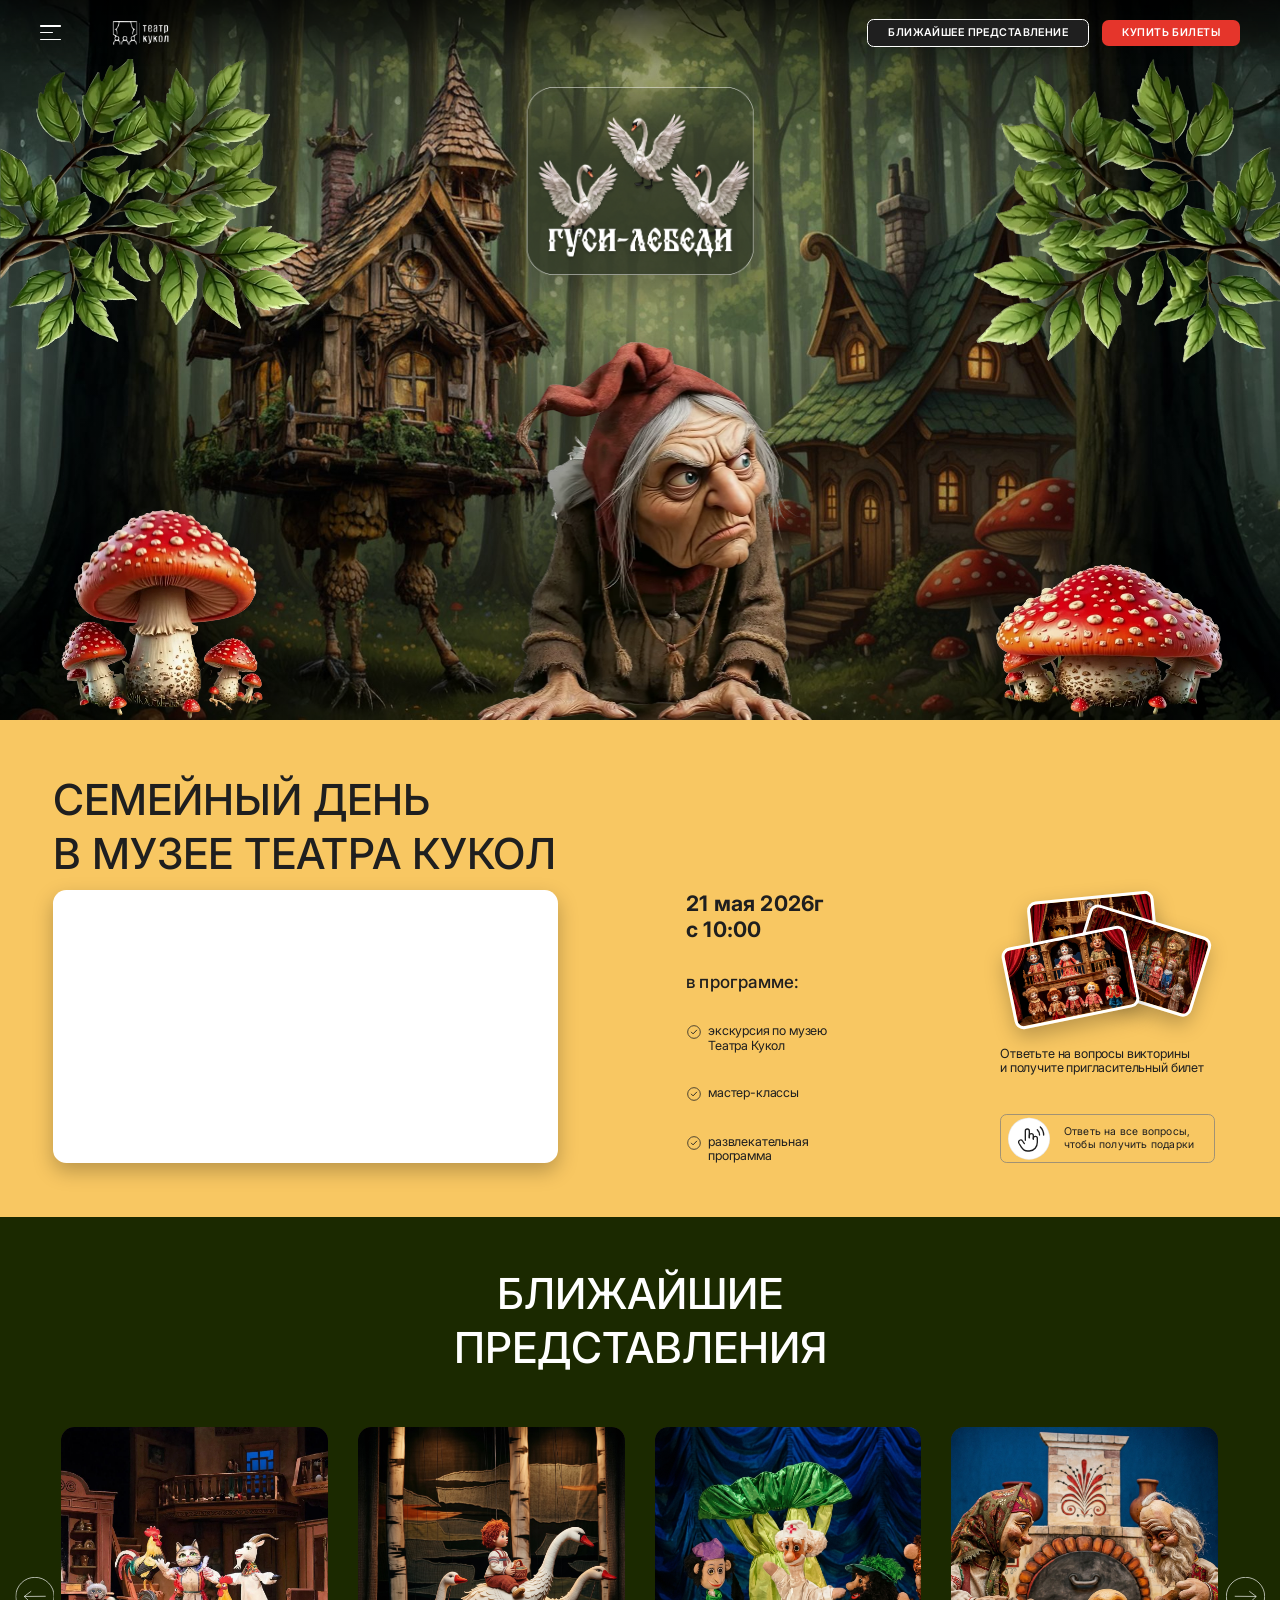
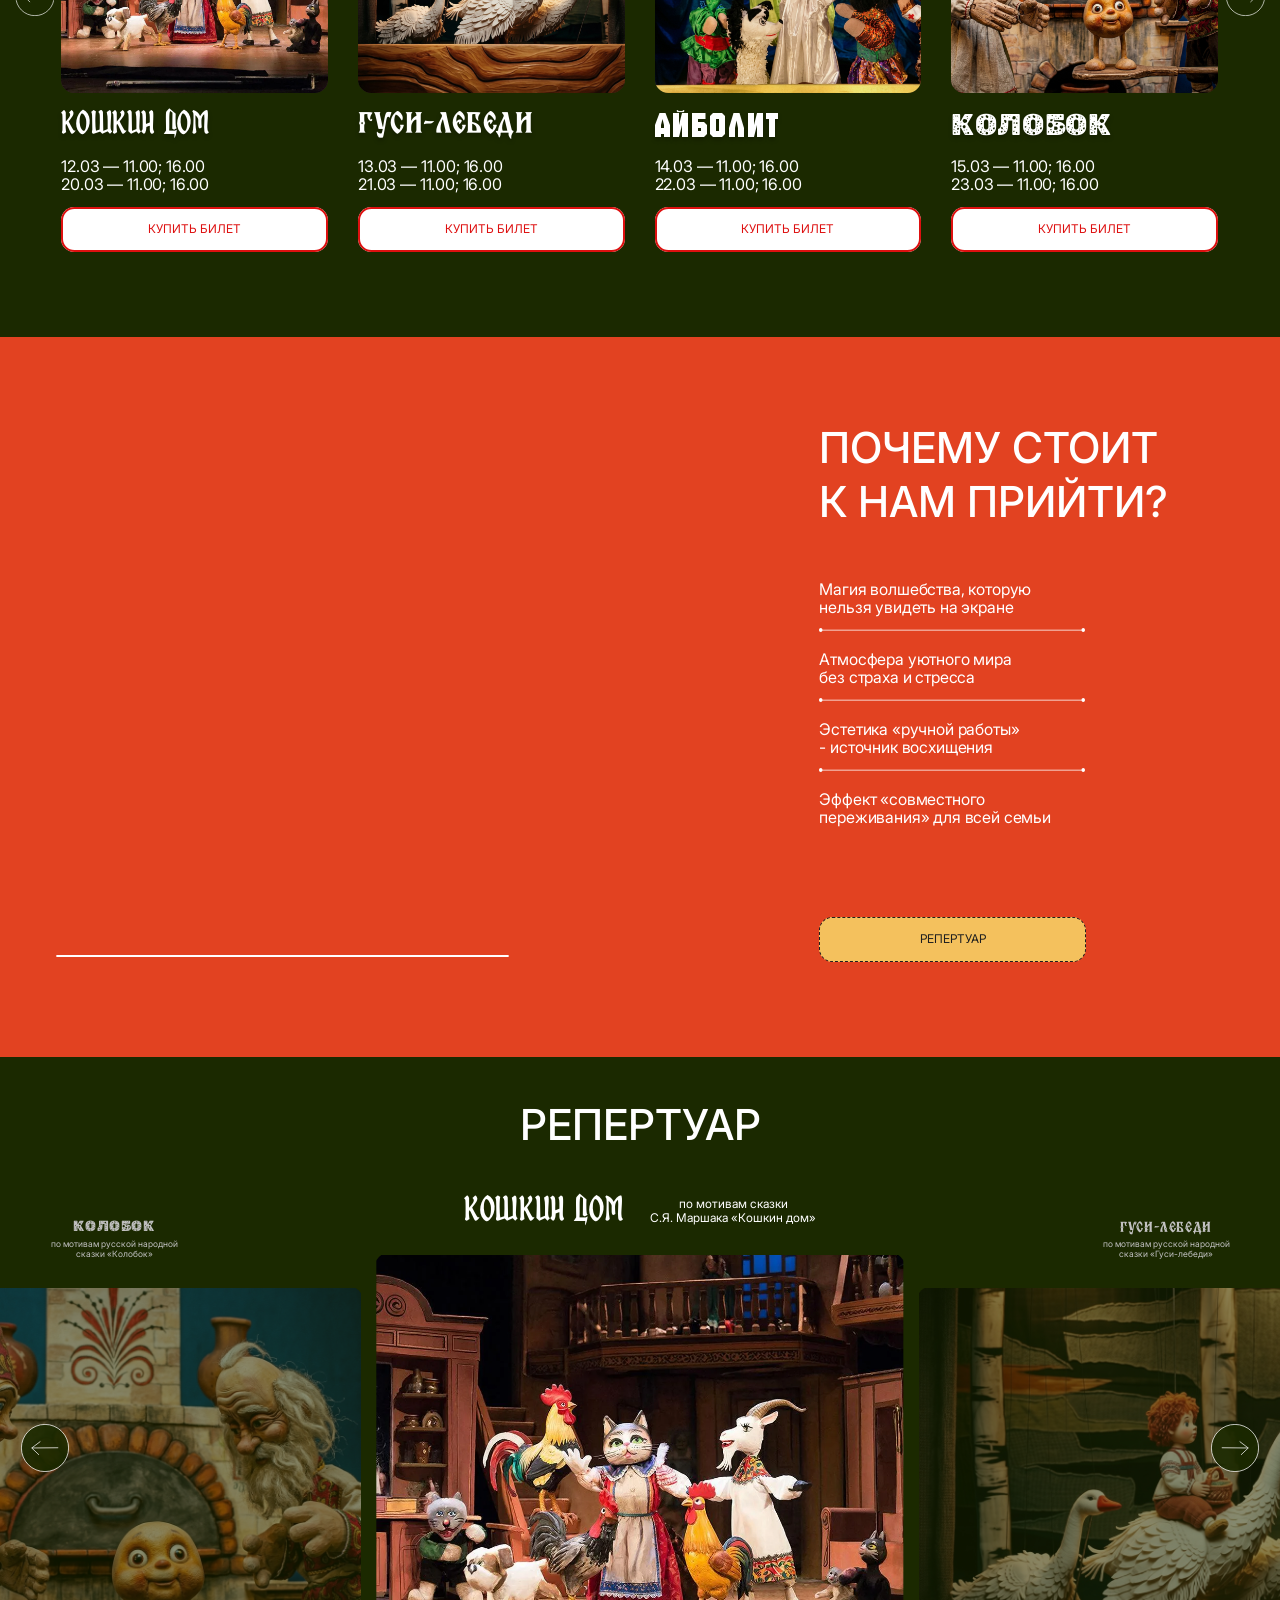
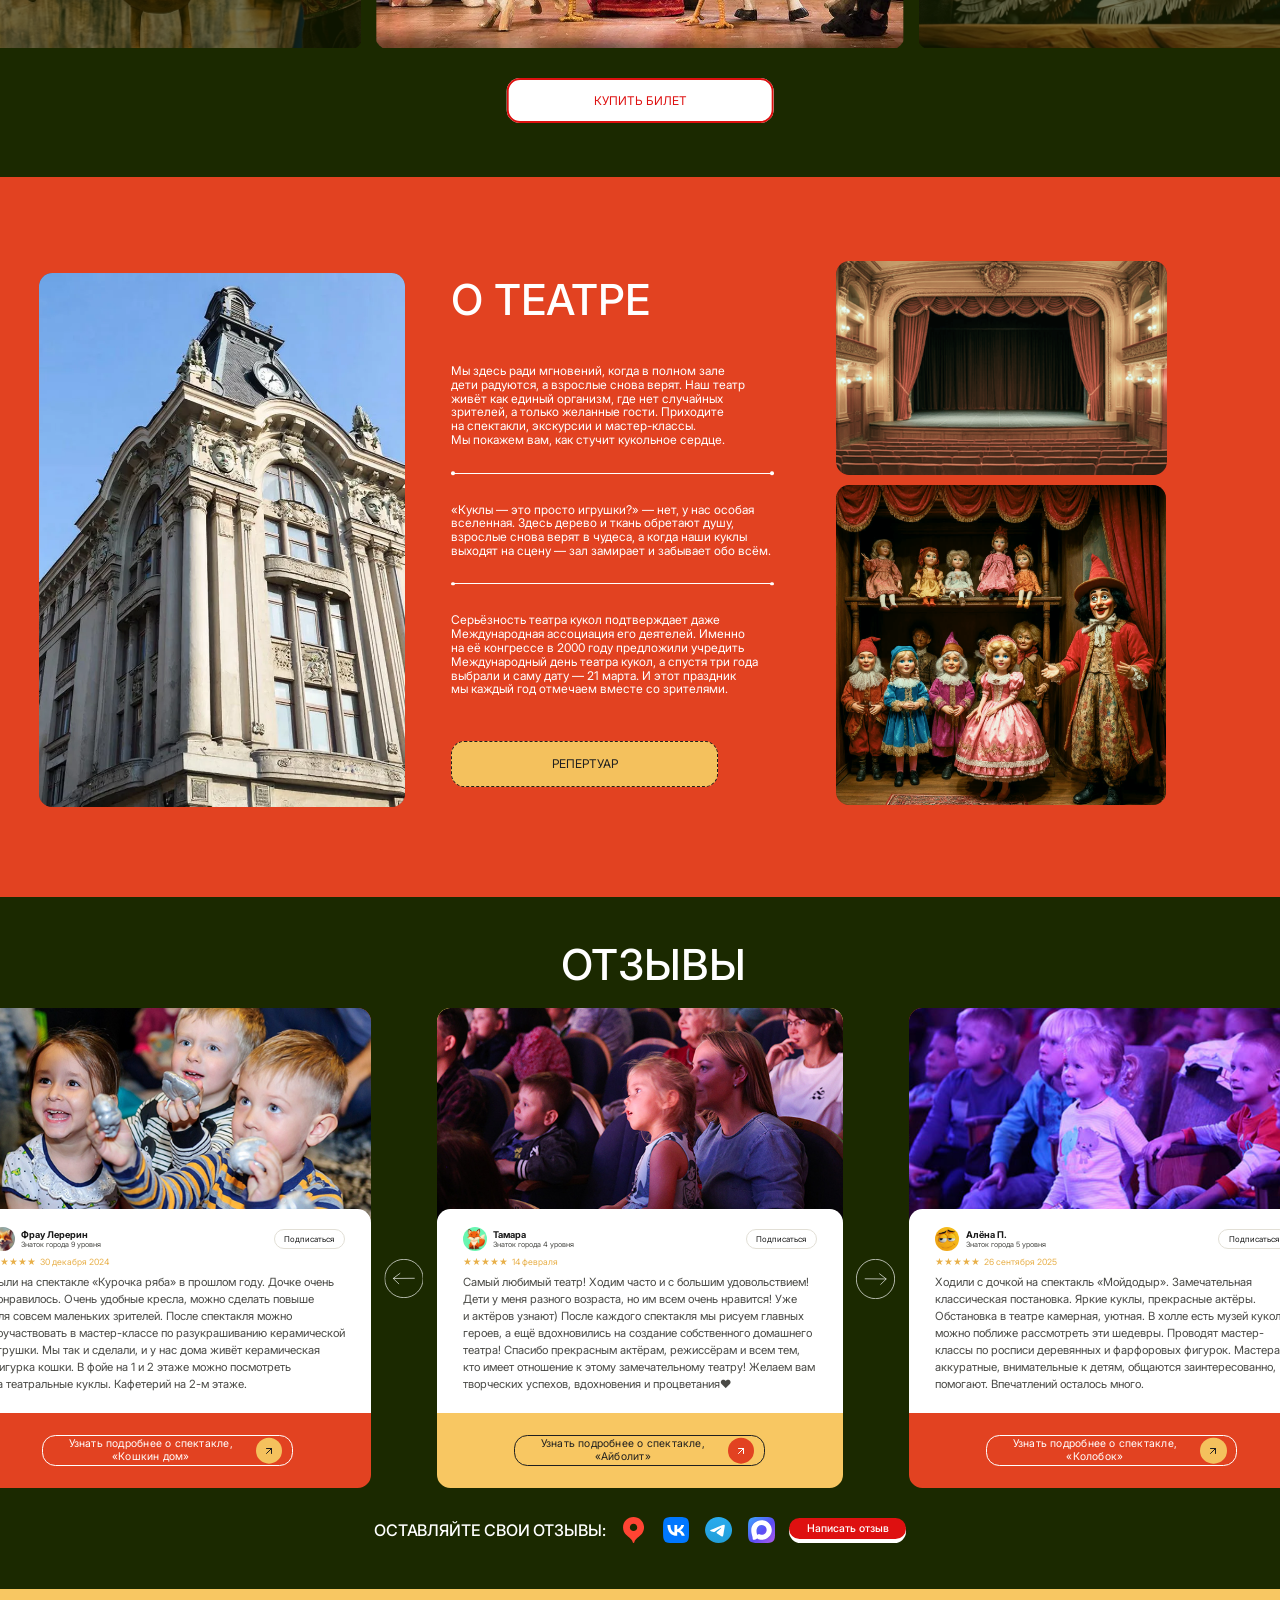
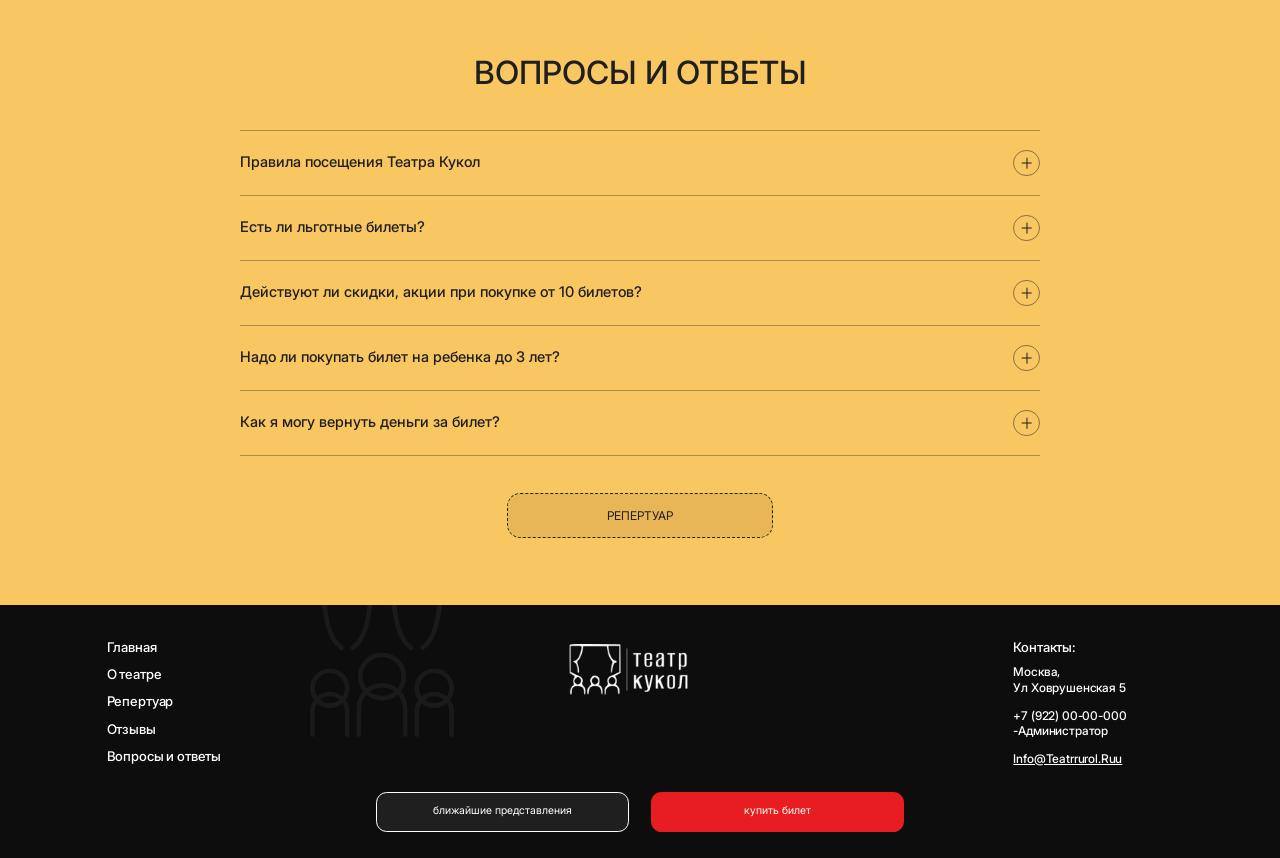
==== commit 12ea1f6b: "Планшетная ширина: подсказка «Ответь на все вопросы» — короткая кнопка по центру Co-Authored-By: Cla" ====
--- a/index.html
+++ b/index.html
@@ -4,7 +4,7 @@
 <meta charset="UTF-8">
 <meta name="viewport" content="width=device-width, initial-scale=1.0">
 <title>Театр кукол — главная</title>
-<link rel="stylesheet" href="styles.css?v=285">
+<link rel="stylesheet" href="styles.css?v=286">
 </head>
 <body>
 
--- a/styles.css
+++ b/styles.css
@@ -1462,3 +1462,9 @@
   .promo-program{align-items:center;}
   .promo-program ul{align-items:flex-start;width:max-content;max-width:100%;}
 }
+
+/* Планшетная ширина: подсказка «Ответь на все вопросы…» — короткая кнопка по центру */
+@media (min-width: 600px) and (max-width: 767px){
+  .promo-hint{width:auto;align-self:center;}
+  .promo-hint p{width:max-content;flex:none;}
+}
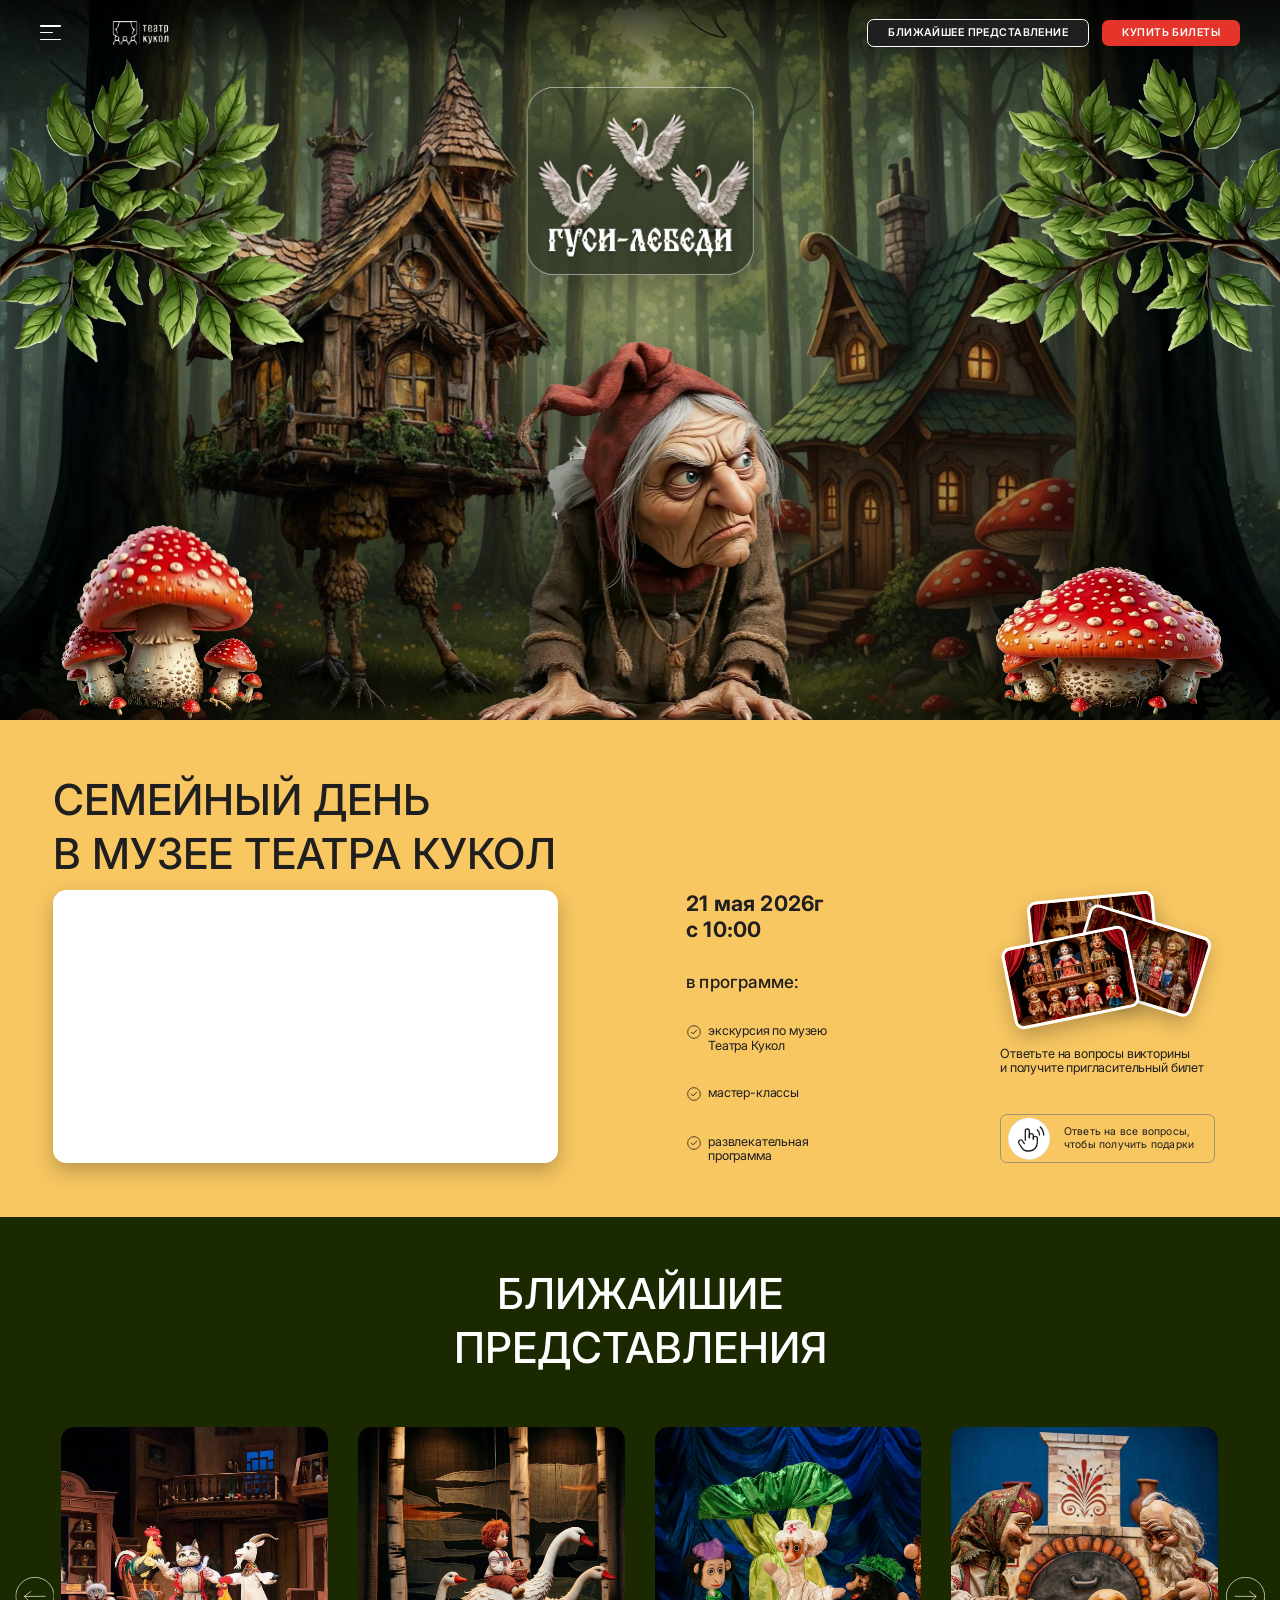
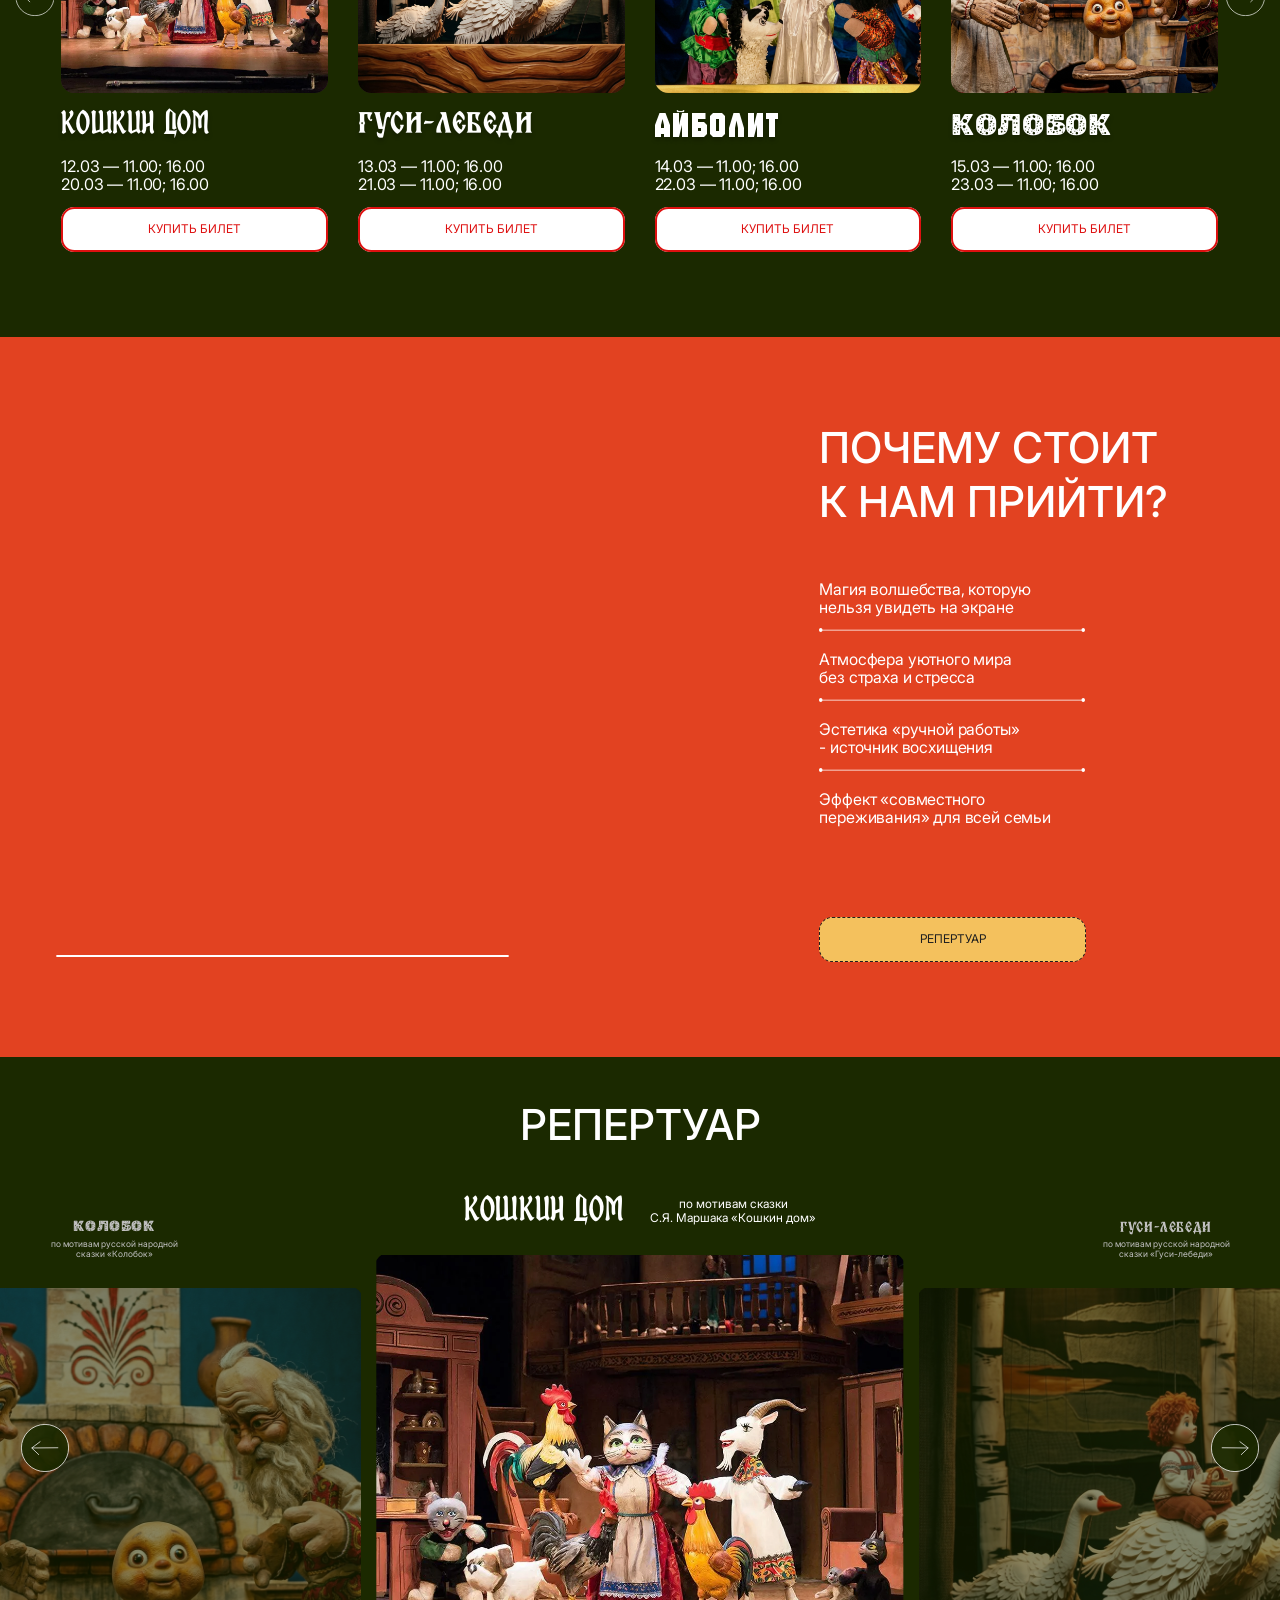
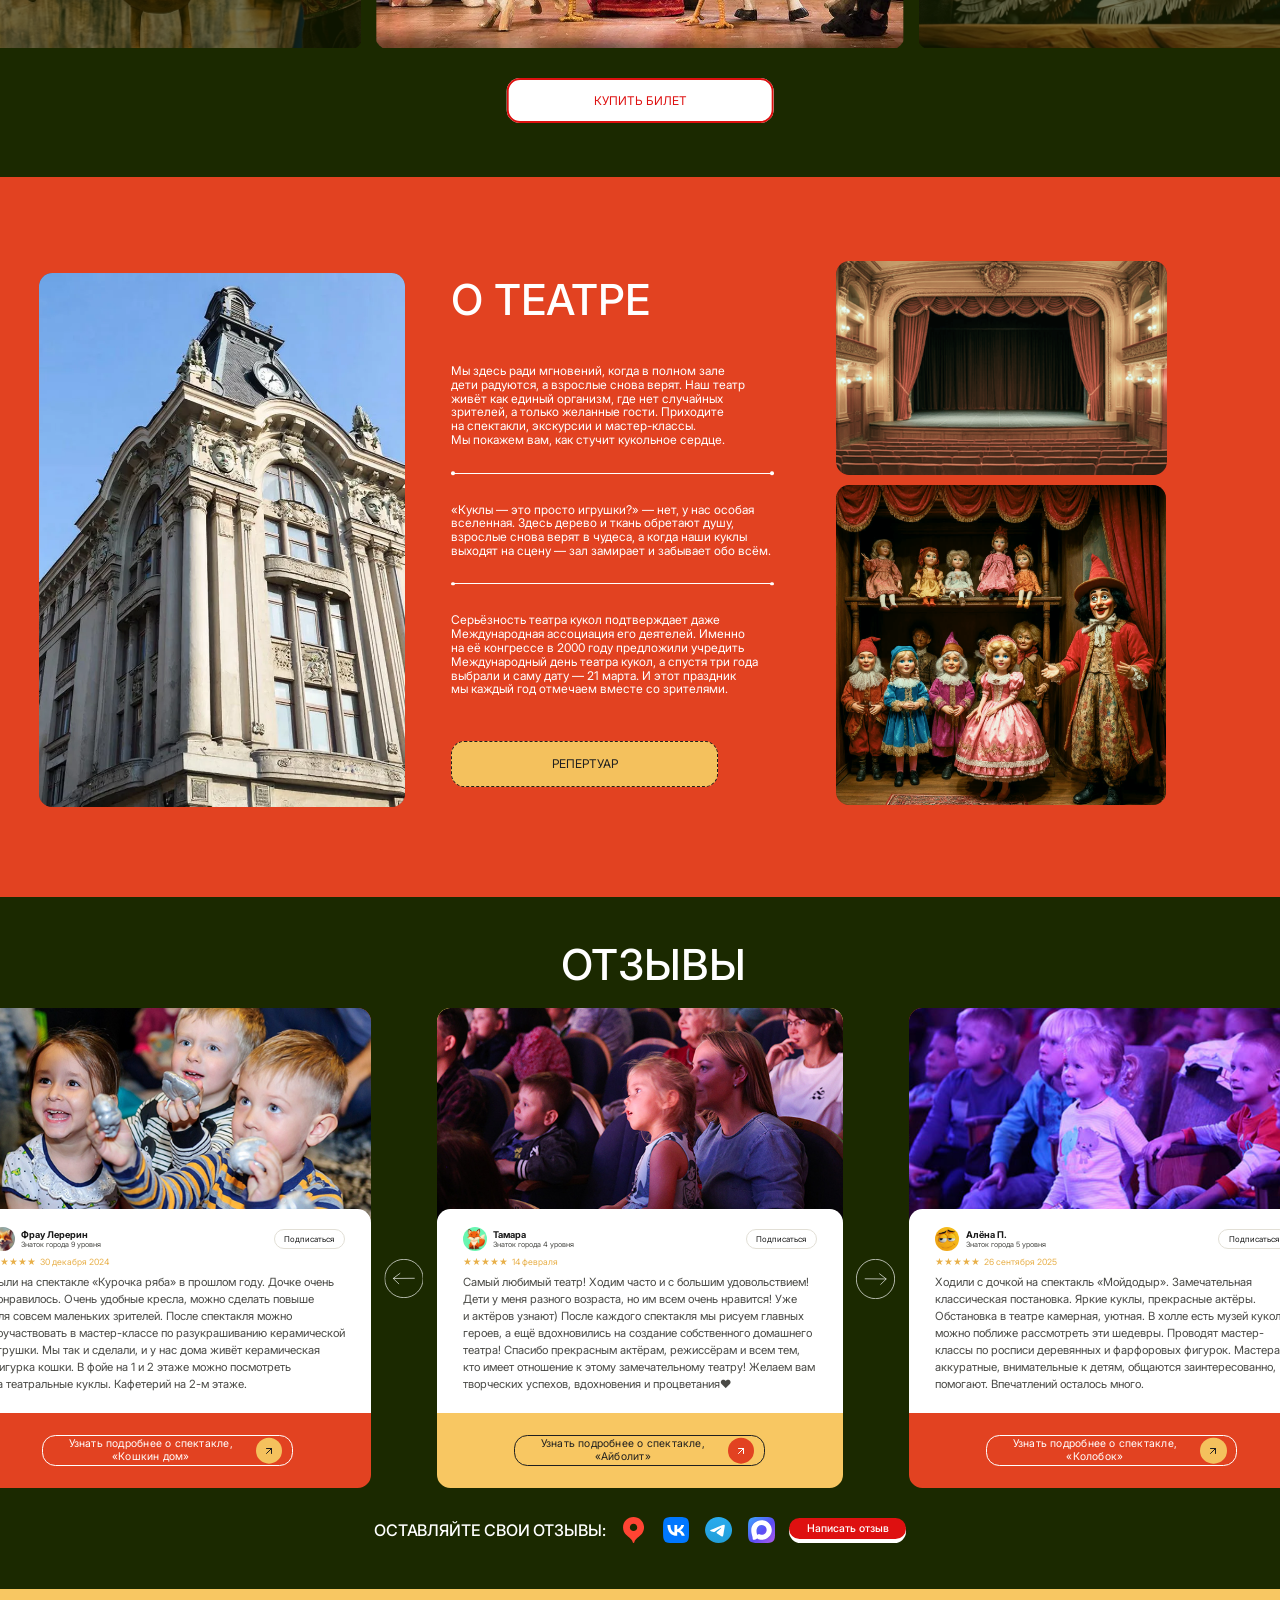
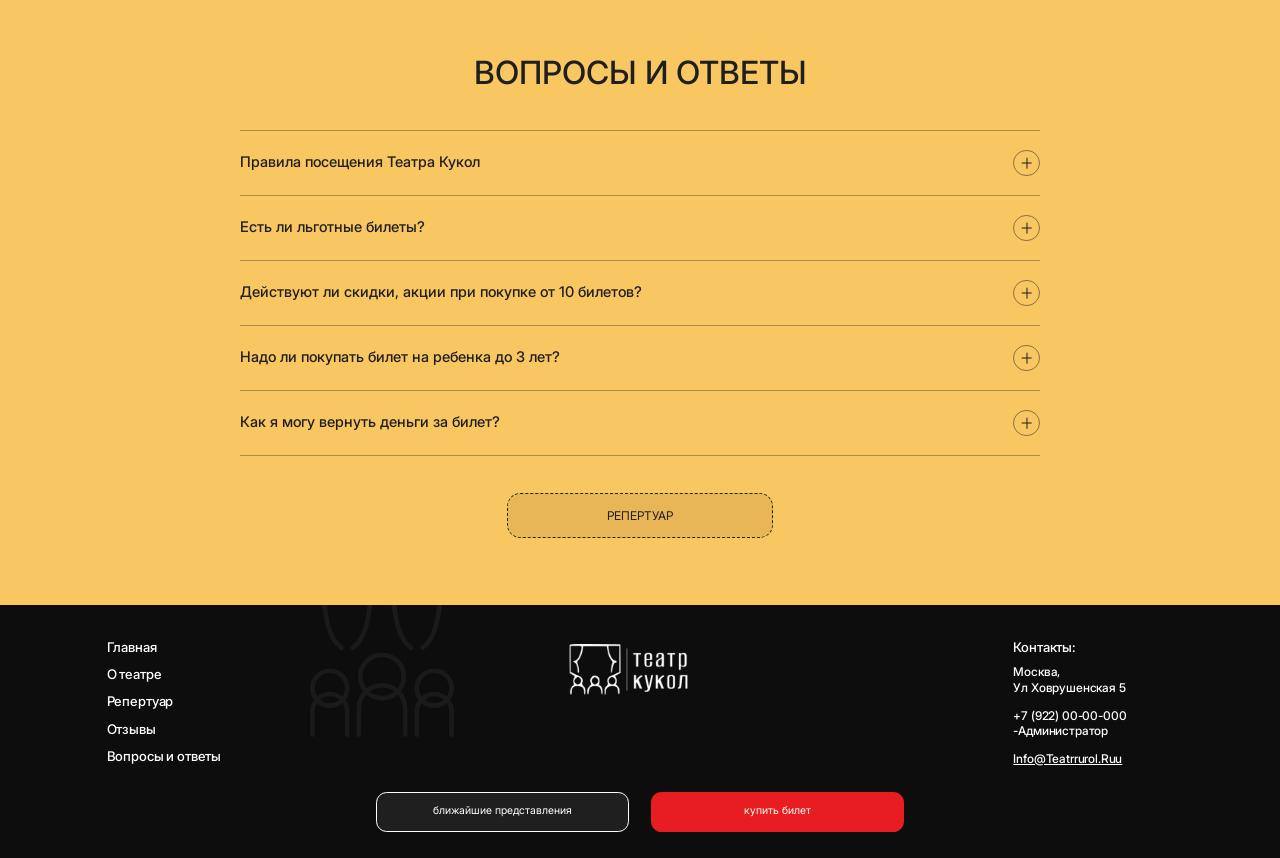
==== commit a2981875: "Планшетная ширина: вторая подсказка «Ответь на все вопросы» (блок подарка) — короткая кнопка по цент" ====
--- a/index.html
+++ b/index.html
@@ -4,7 +4,7 @@
 <meta charset="UTF-8">
 <meta name="viewport" content="width=device-width, initial-scale=1.0">
 <title>Театр кукол — главная</title>
-<link rel="stylesheet" href="styles.css?v=286">
+<link rel="stylesheet" href="styles.css?v=287">
 </head>
 <body>
 
--- a/styles.css
+++ b/styles.css
@@ -1468,3 +1468,7 @@
   .promo-hint{width:auto;align-self:center;}
   .promo-hint p{width:max-content;flex:none;}
 }
+@media (min-width: 600px) and (max-width: 767px){
+  .lead-card-hint{width:fit-content;margin:16px auto 0;}
+  .lead-card-hint p{width:max-content;flex:none;}
+}
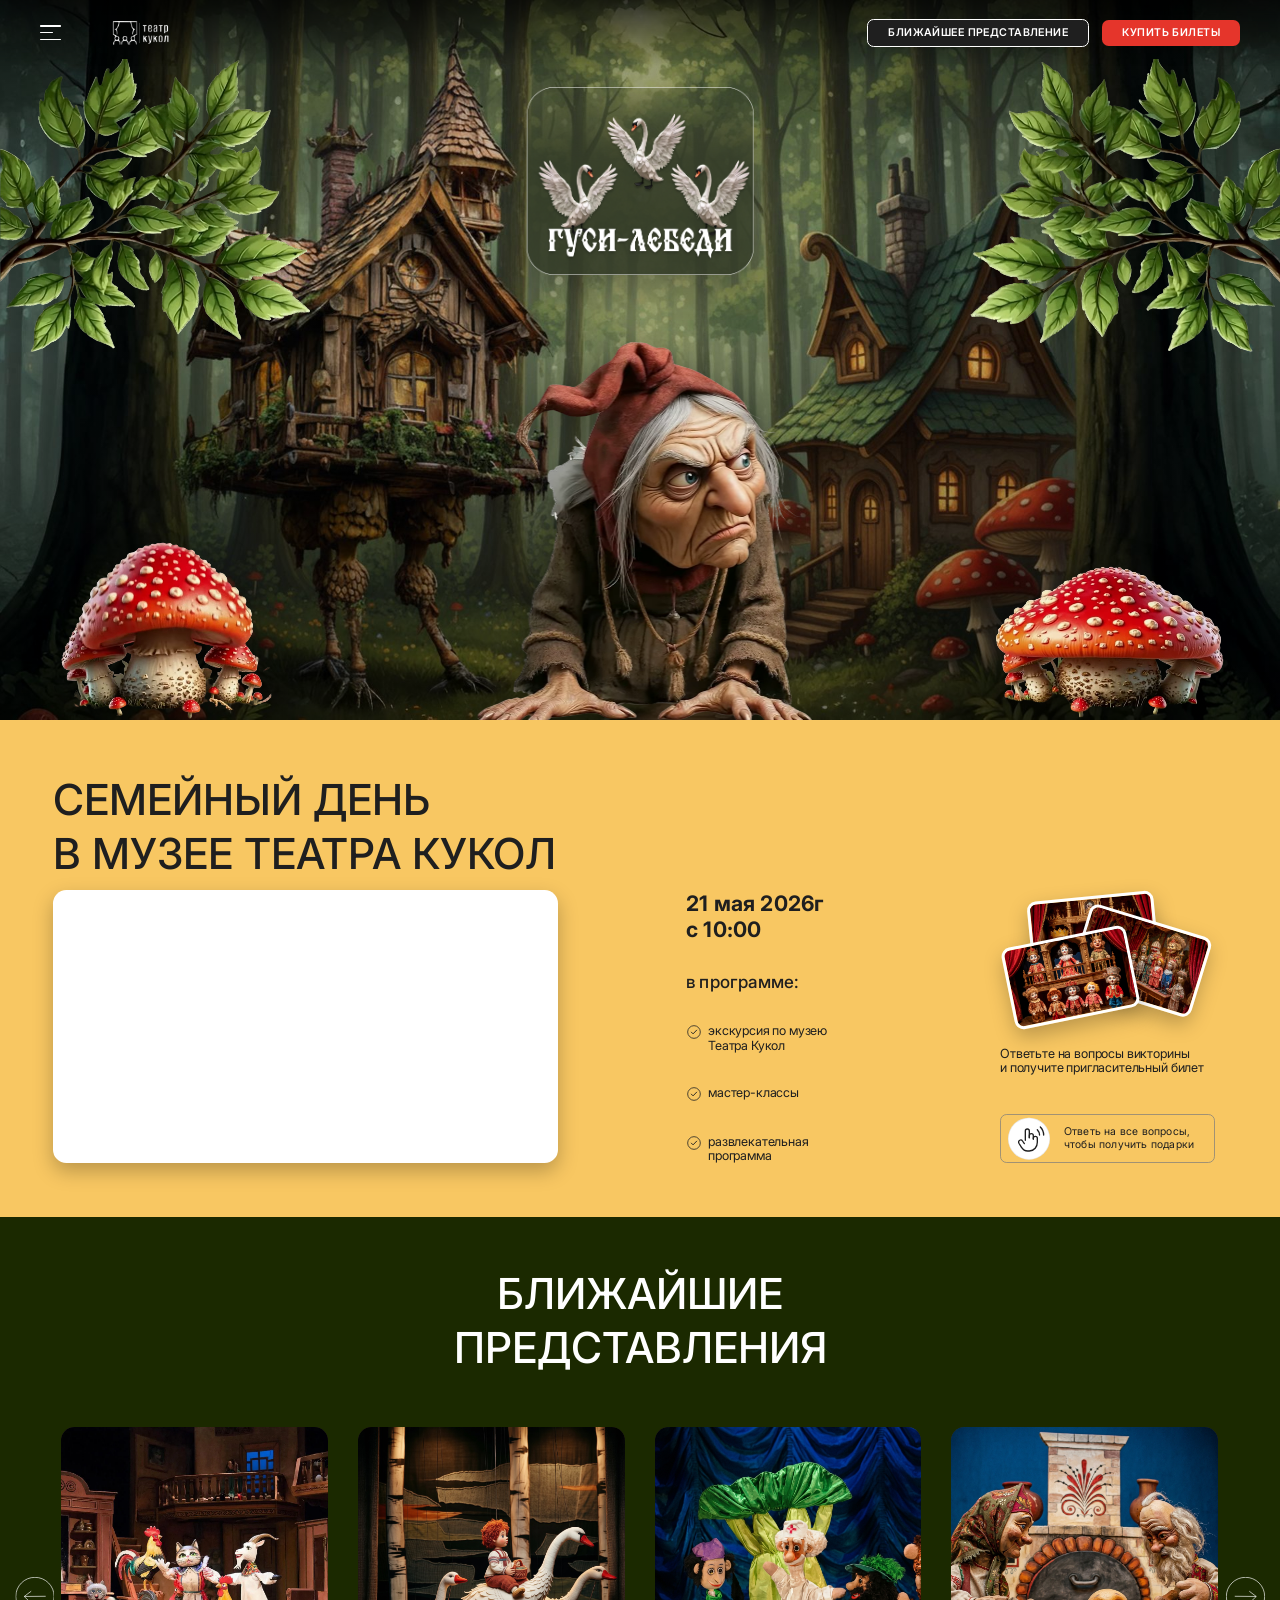
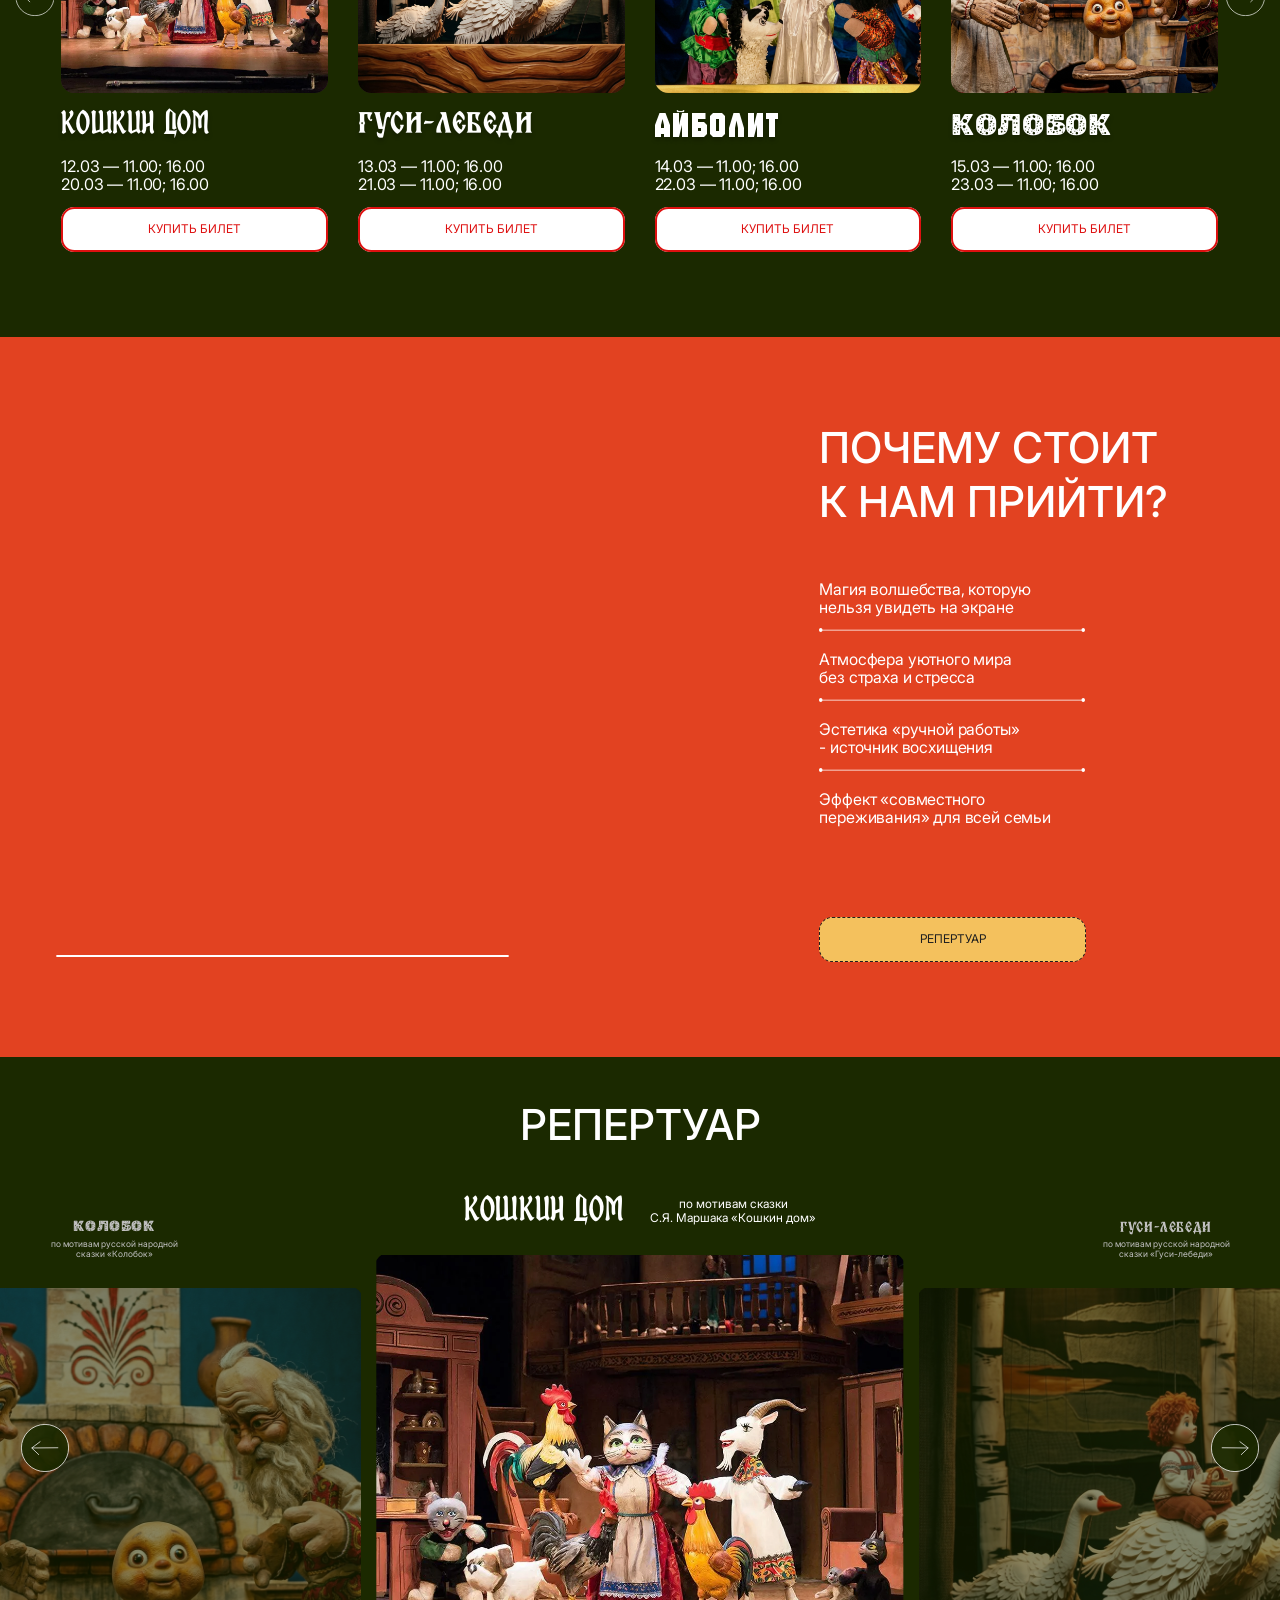
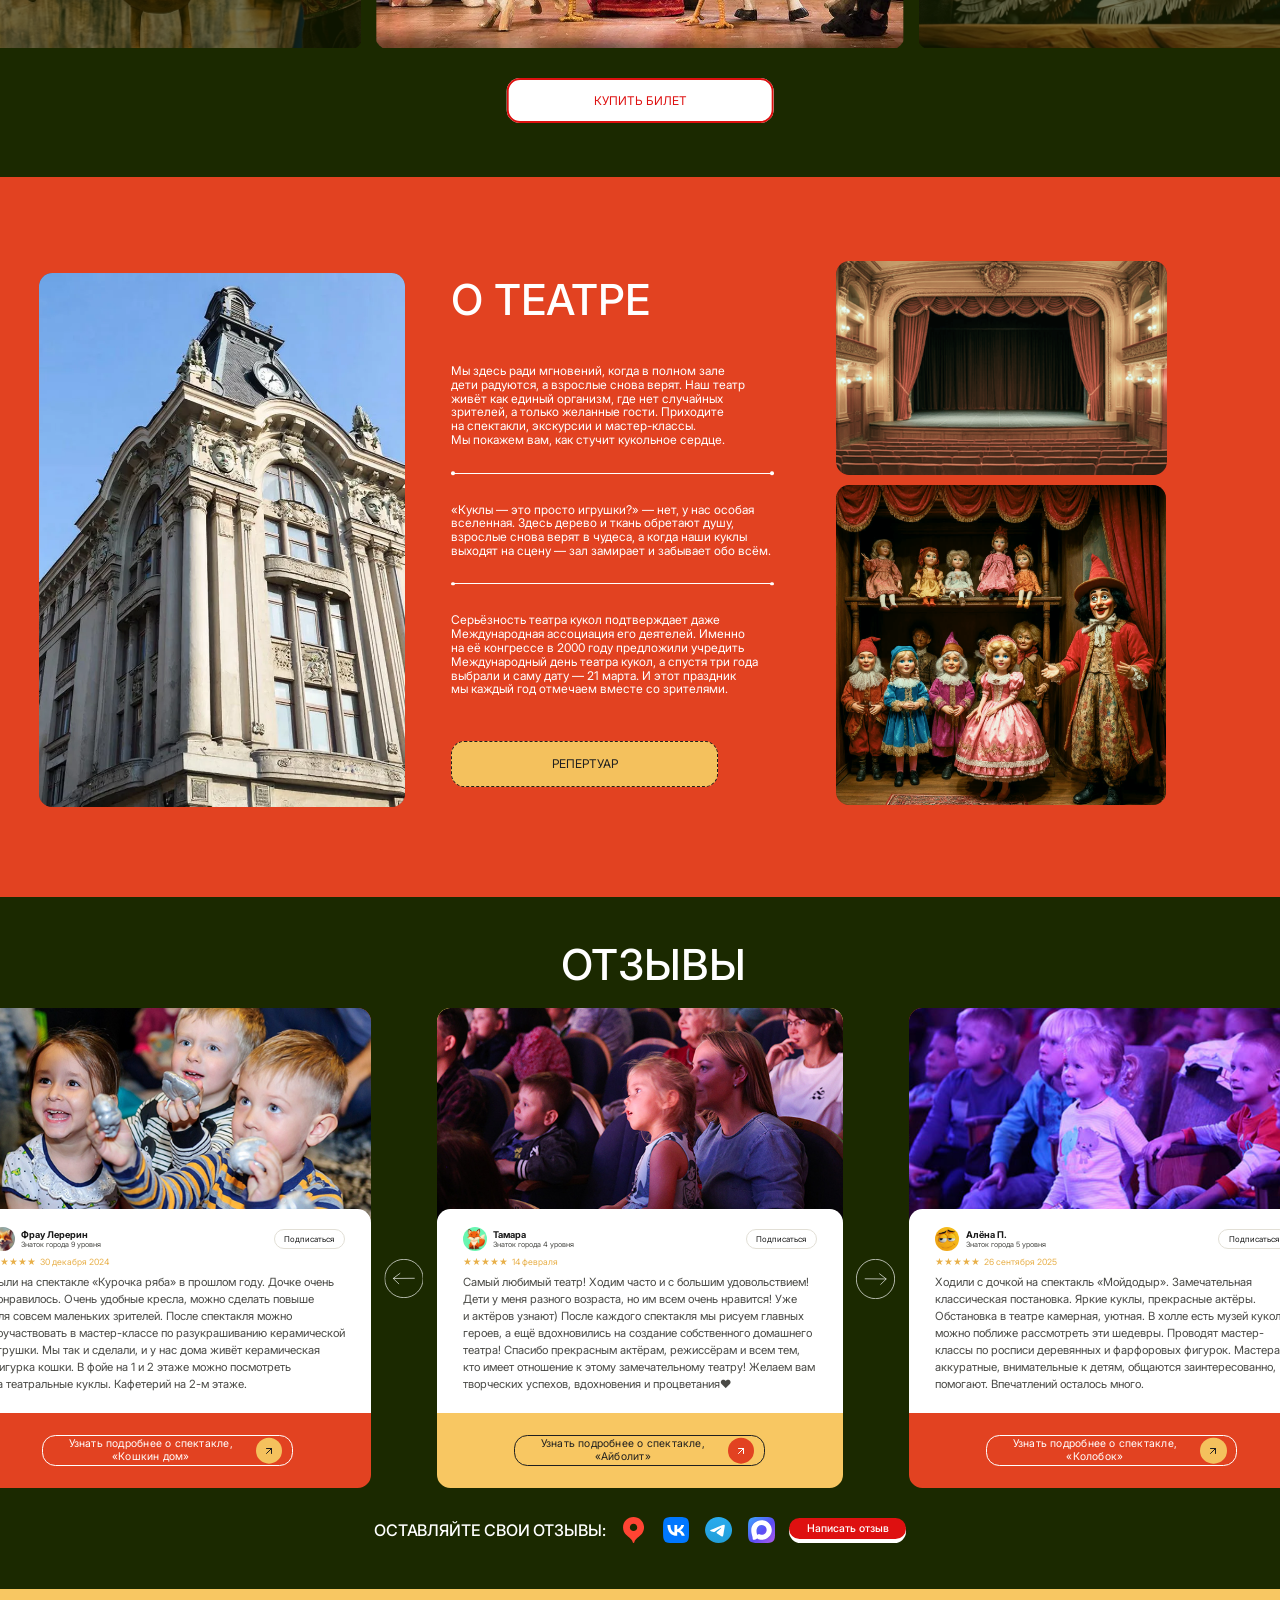
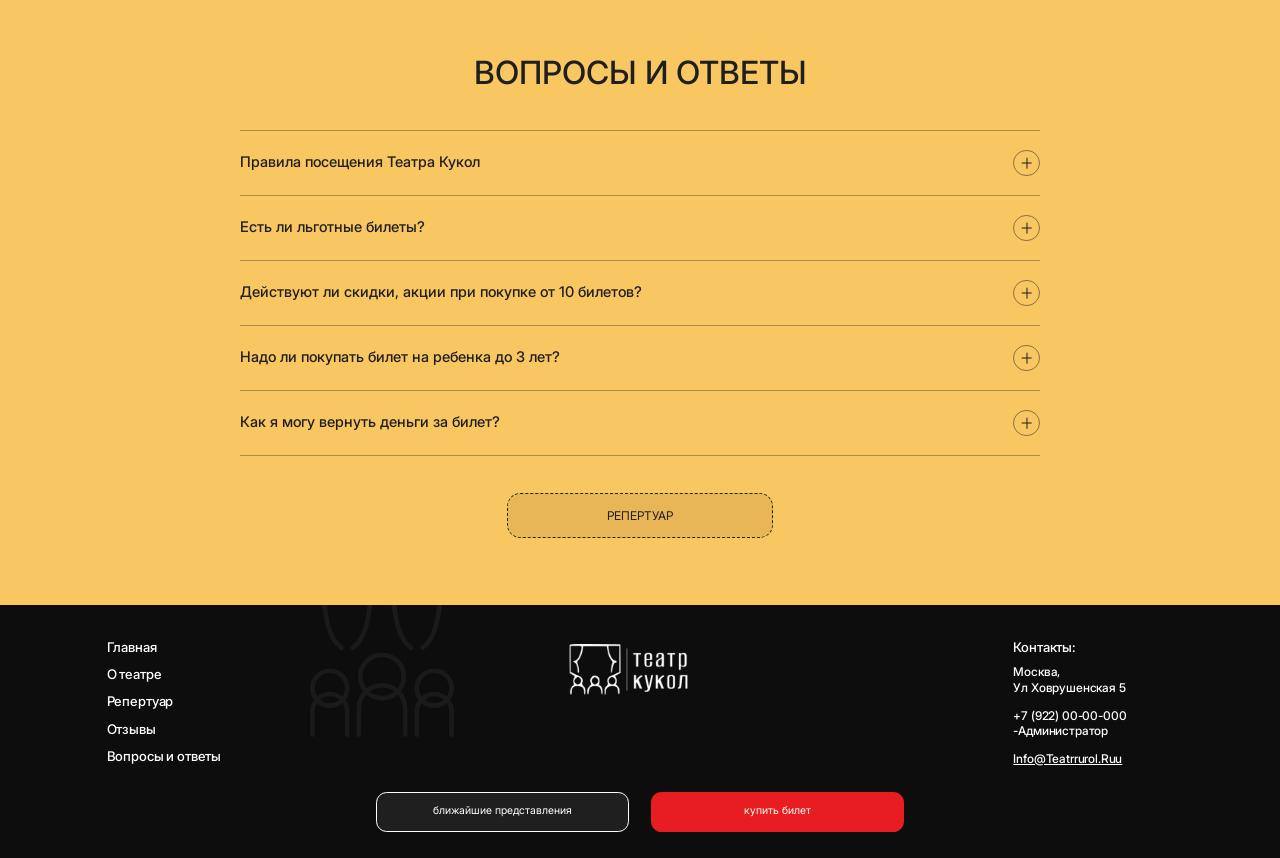
==== commit db0898e3: "Страницы спектаклей: название — на малое видео (правый нижний угол), возраст — на большое видео, опи" ====
--- a/index.html
+++ b/index.html
@@ -4,7 +4,7 @@
 <meta charset="UTF-8">
 <meta name="viewport" content="width=device-width, initial-scale=1.0">
 <title>Театр кукол — главная</title>
-<link rel="stylesheet" href="styles.css?v=287">
+<link rel="stylesheet" href="styles.css?v=288">
 </head>
 <body>
 
--- a/styles.css
+++ b/styles.css
@@ -1472,3 +1472,32 @@
   .lead-card-hint{width:fit-content;margin:16px auto 0;}
   .lead-card-hint p{width:max-content;flex:none;}
 }
+
+/* =====================================================
+   Страницы спектаклей (десктоп/планшет от 768px):
+   название — на маленьком видео в правом нижнем углу, возраст — на большом
+   видео (hero) в правом нижнем углу, описание симметрично заголовку.
+   На мобильных ничего не меняется: копии скрыты, работают исходные h1/.age.
+   ===================================================== */
+.photo-title,.hero-age{display:none;}
+@media (min-width: 768px){
+  .spektakle-photo::after{content:'';position:absolute;inset:0;background:linear-gradient(to top,rgba(0,0,0,.5),rgba(0,0,0,0) 45%);pointer-events:none;}
+  .spektakle-photo .photo-title{
+    display:block;position:absolute;right:45px;bottom:45px;z-index:2;margin:0;
+    font-weight:400;font-size:48px;line-height:1.22;color:#fff;text-align:right;white-space:nowrap;
+    text-shadow:0 4px 7px rgba(0,0,0,.35);
+  }
+  .spektakle-photo .photo-title.rep-font-koshkin{letter-spacing:.96px;}
+  .play-hero .hero-age{
+    display:block;position:absolute;right:70px;bottom:70px;z-index:3;margin:0;
+    font-family:'Montserrat',var(--font-sans);font-weight:500;font-size:24px;line-height:1.2;color:#fff;
+    text-align:right;white-space:nowrap;text-shadow:0 2px 10px rgba(0,0,0,.6);
+  }
+  /* исходные h1 и «Возраст» остаются в разметке для доступности, но визуально скрыты */
+  .spektakle-content h1[class],.spektakle-content .age[class]{
+    position:absolute;left:0;top:0;width:1px;height:1px;margin:-1px;padding:0;overflow:hidden;
+    clip:rect(0 0 0 0);white-space:nowrap;
+  }
+  .spektakle-content .desc{left:65px;width:780px;top:261px;transform:translateY(-50%);text-align:center;}
+  .spektakle-content .btn-buy-ticket{top:442px;}
+}
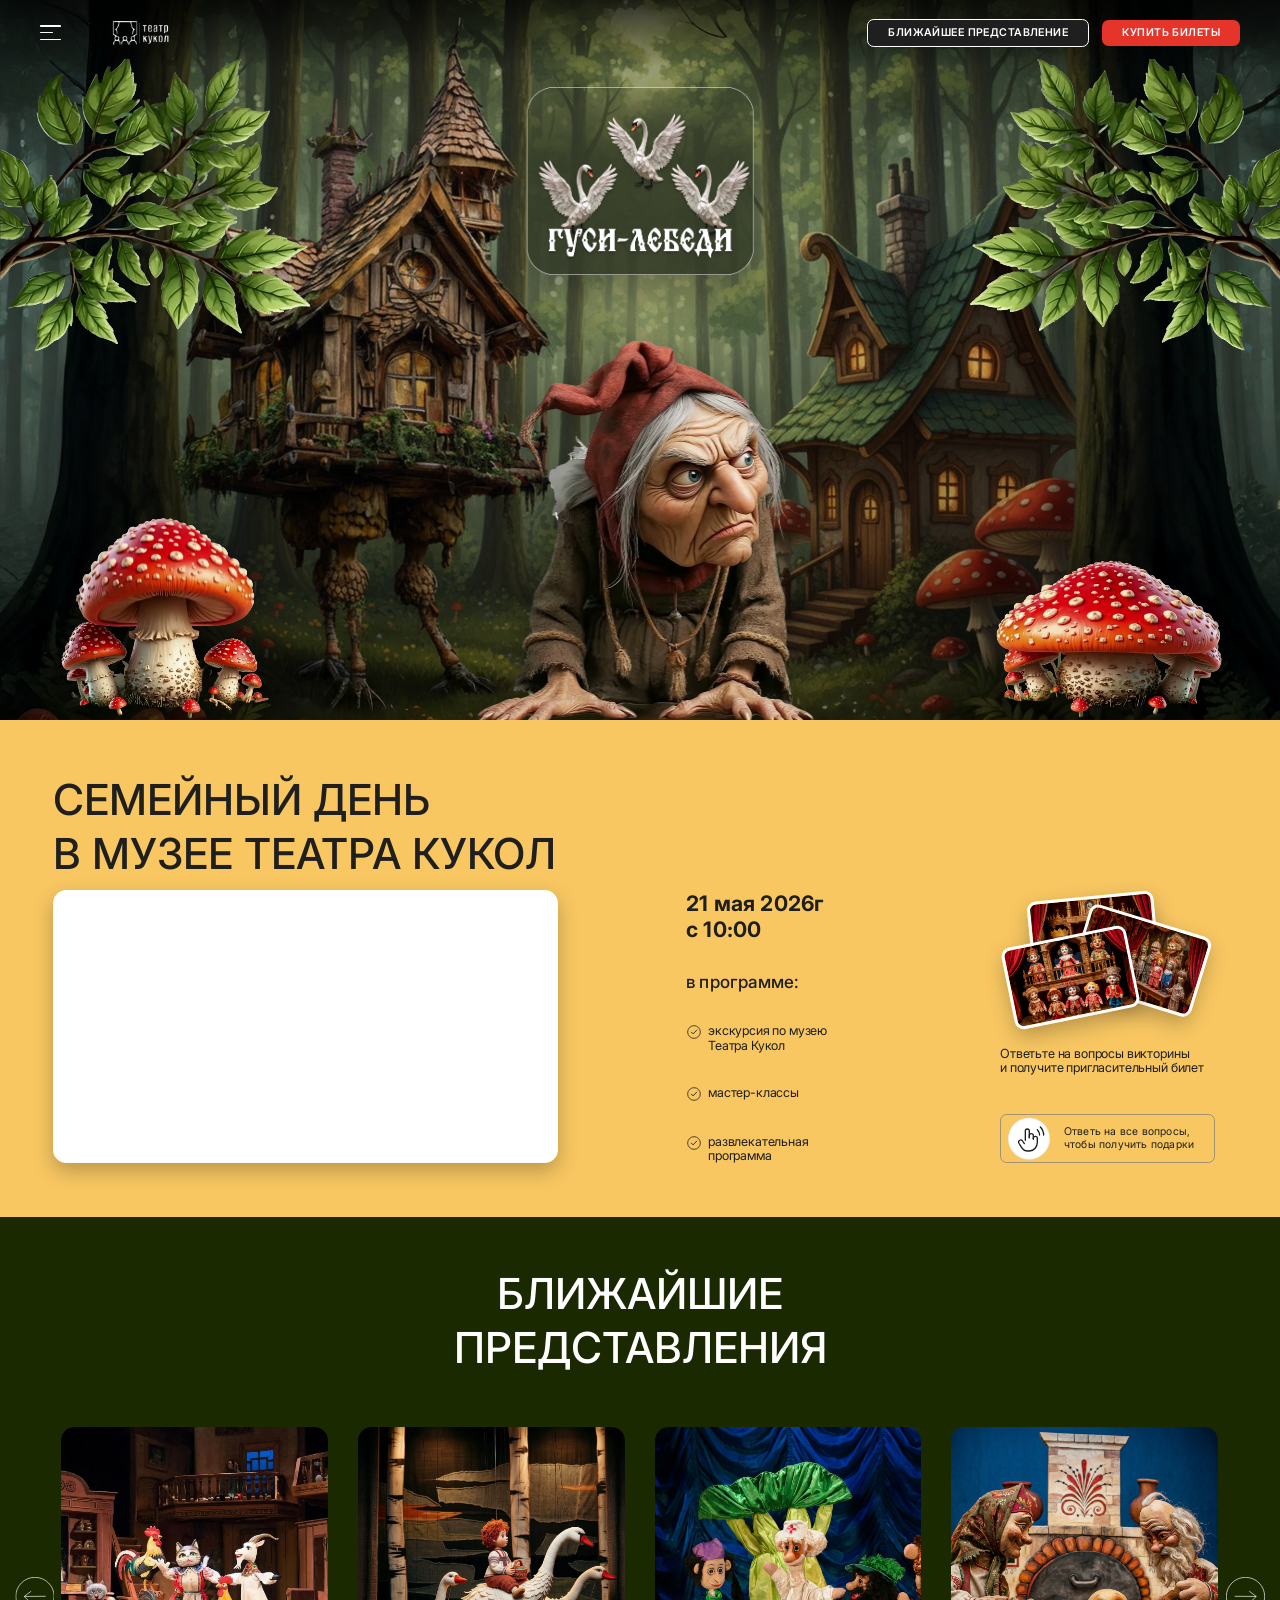
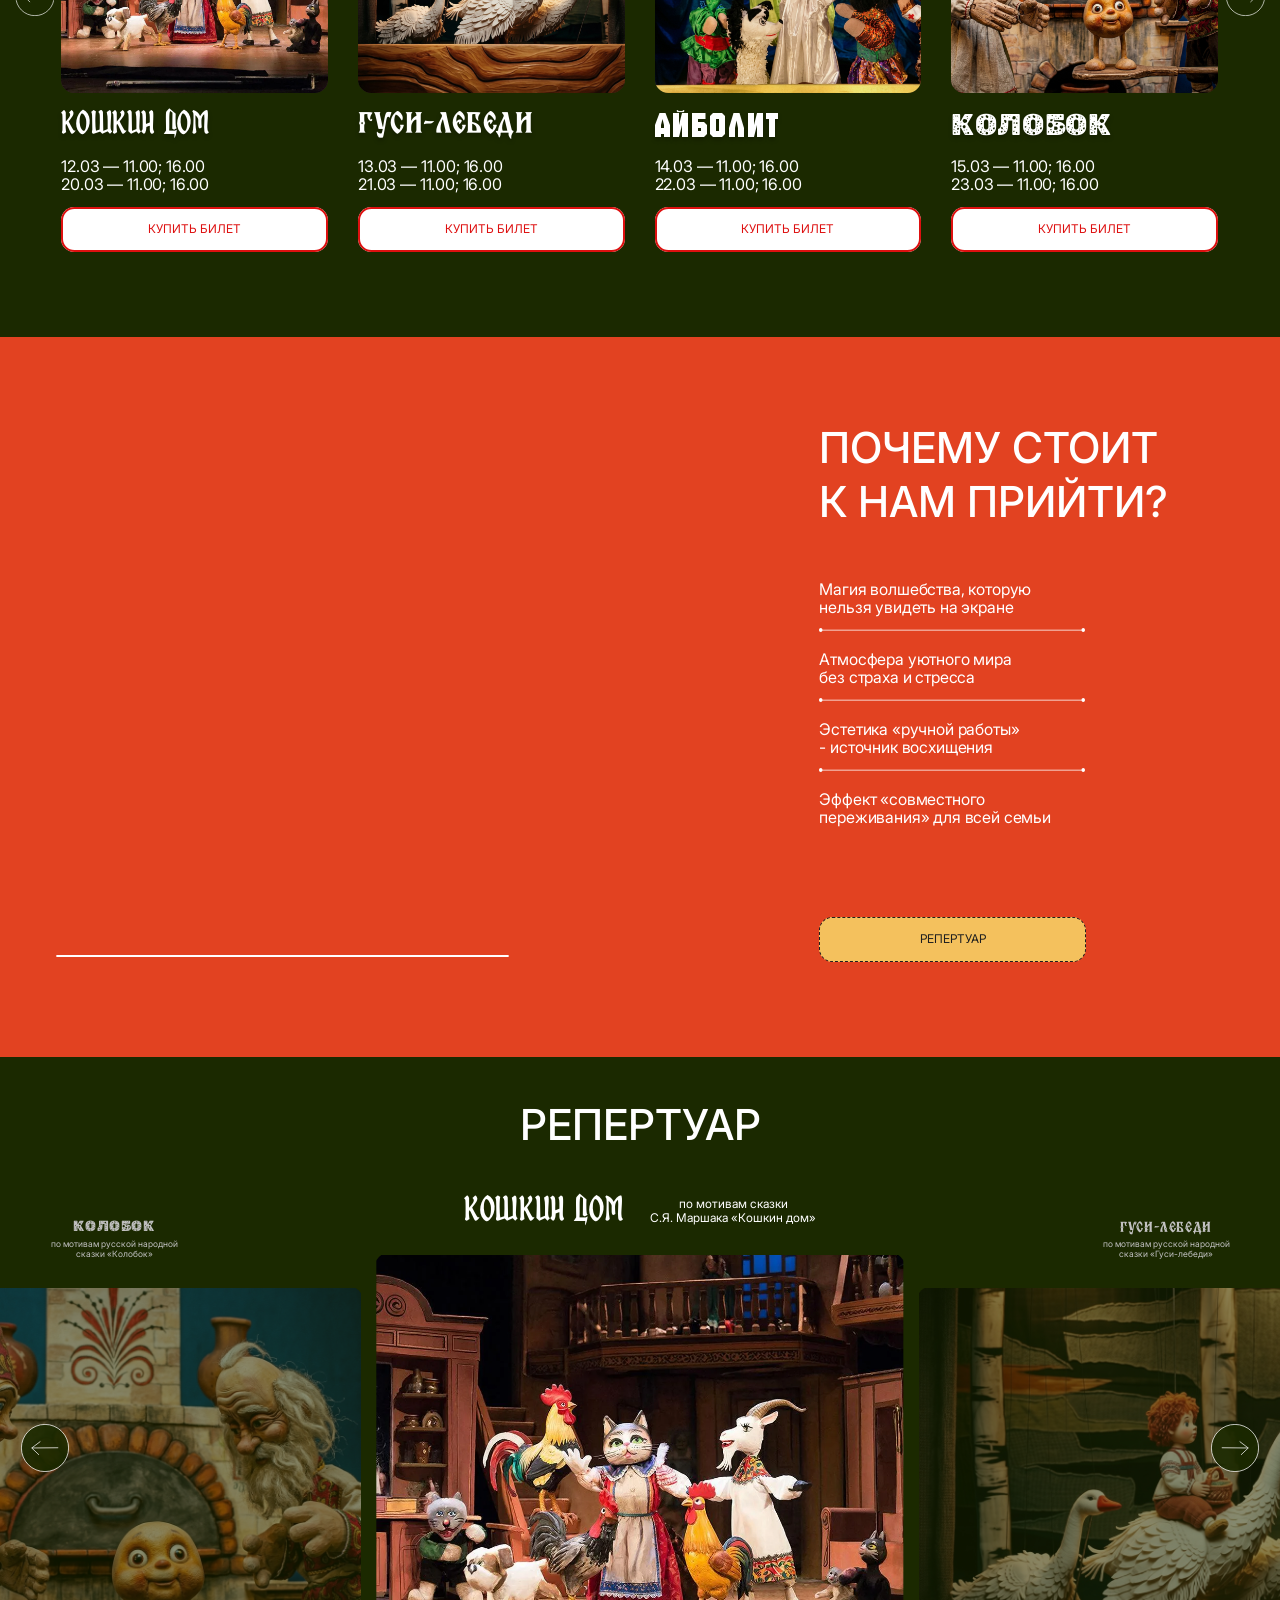
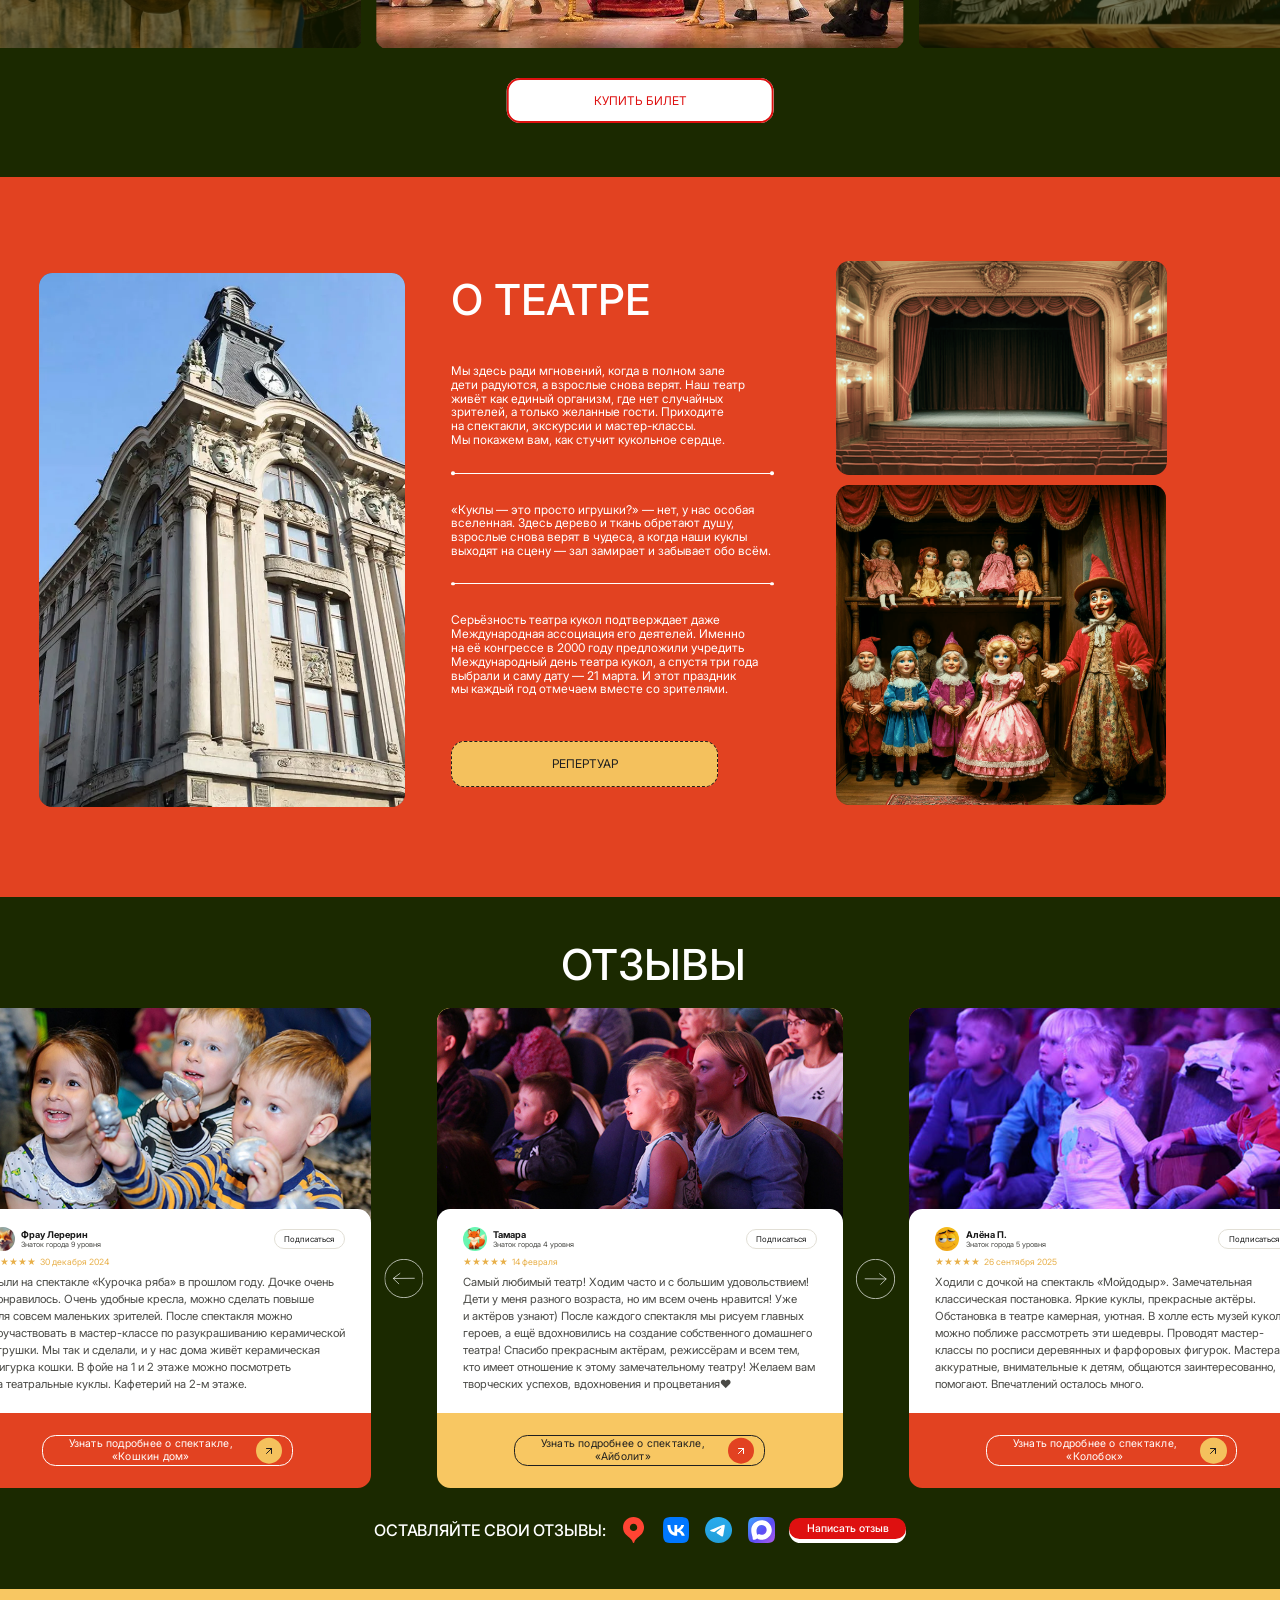
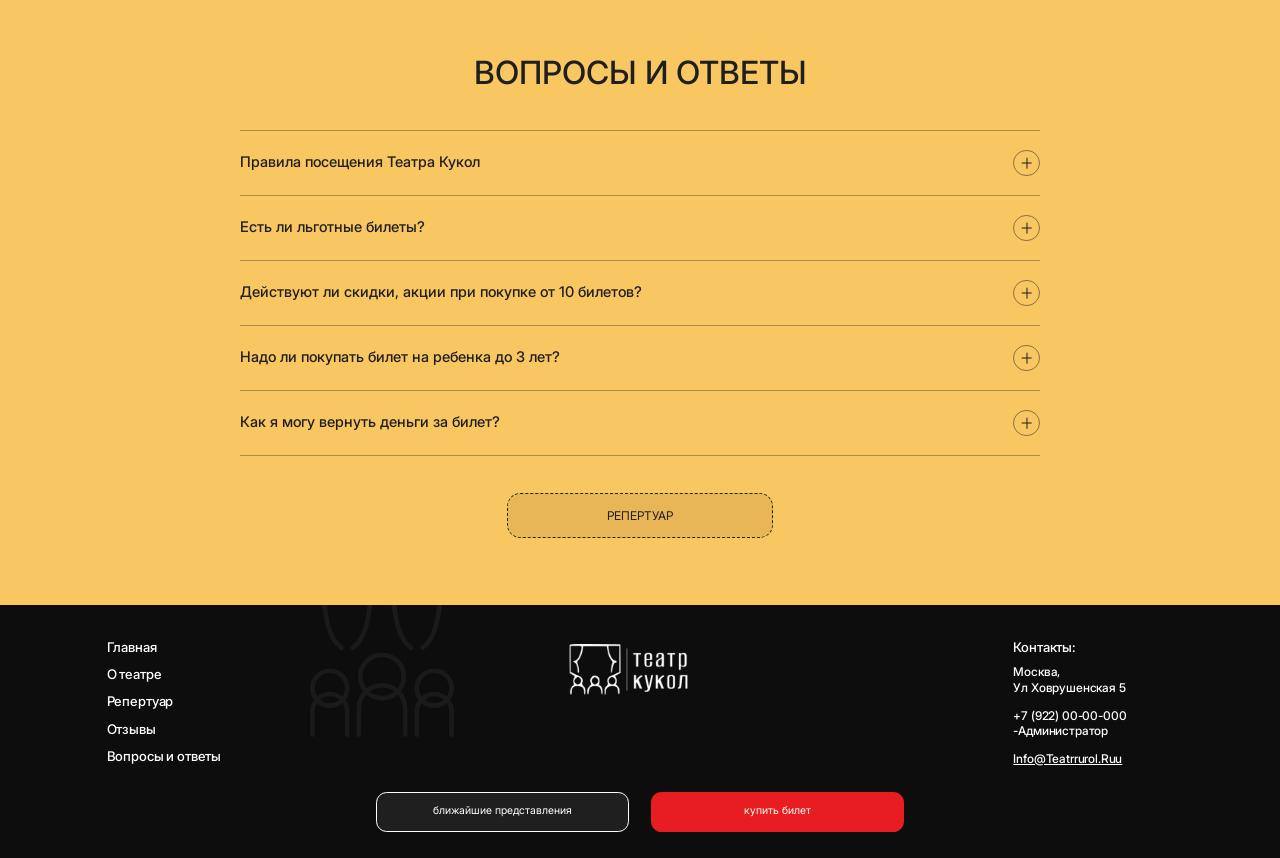
==== commit 76df6b2d: "Страницы спектаклей, планшет: название на видео в правом нижнем углу, возраст по левому краю Co-Auth" ====
--- a/index.html
+++ b/index.html
@@ -4,7 +4,7 @@
 <meta charset="UTF-8">
 <meta name="viewport" content="width=device-width, initial-scale=1.0">
 <title>Театр кукол — главная</title>
-<link rel="stylesheet" href="styles.css?v=288">
+<link rel="stylesheet" href="styles.css?v=289">
 </head>
 <body>
 
--- a/styles.css
+++ b/styles.css
@@ -1501,3 +1501,20 @@
   .spektakle-content .desc{left:65px;width:780px;top:261px;transform:translateY(-50%);text-align:center;}
   .spektakle-content .btn-buy-ticket{top:442px;}
 }
+
+/* Страницы спектаклей — планшетная ширина (600–767px): название на видео в правом
+   нижнем углу, строка «Возраст…» выровнена по левому краю текста */
+@media (min-width: 600px) and (max-width: 767px){
+  .spektakle-photo::after{content:'';position:absolute;inset:0;background:linear-gradient(to top,rgba(0,0,0,.5),rgba(0,0,0,0) 45%);pointer-events:none;}
+  .spektakle-photo .photo-title{
+    display:block;position:absolute;right:24px;bottom:24px;z-index:2;margin:0;
+    font-weight:400;font-size:36px;line-height:1.22;color:#fff;text-align:right;white-space:nowrap;
+    text-shadow:0 4px 7px rgba(0,0,0,.35);
+  }
+  .spektakle-photo .photo-title.rep-font-koshkin{letter-spacing:.96px;}
+  .spektakle-content h1[class]{
+    position:absolute;left:0;top:0;width:1px;height:1px;margin:-1px;padding:0;overflow:hidden;
+    clip:rect(0 0 0 0);white-space:nowrap;
+  }
+  .spektakle-content .age[class]{text-align:left;}
+}
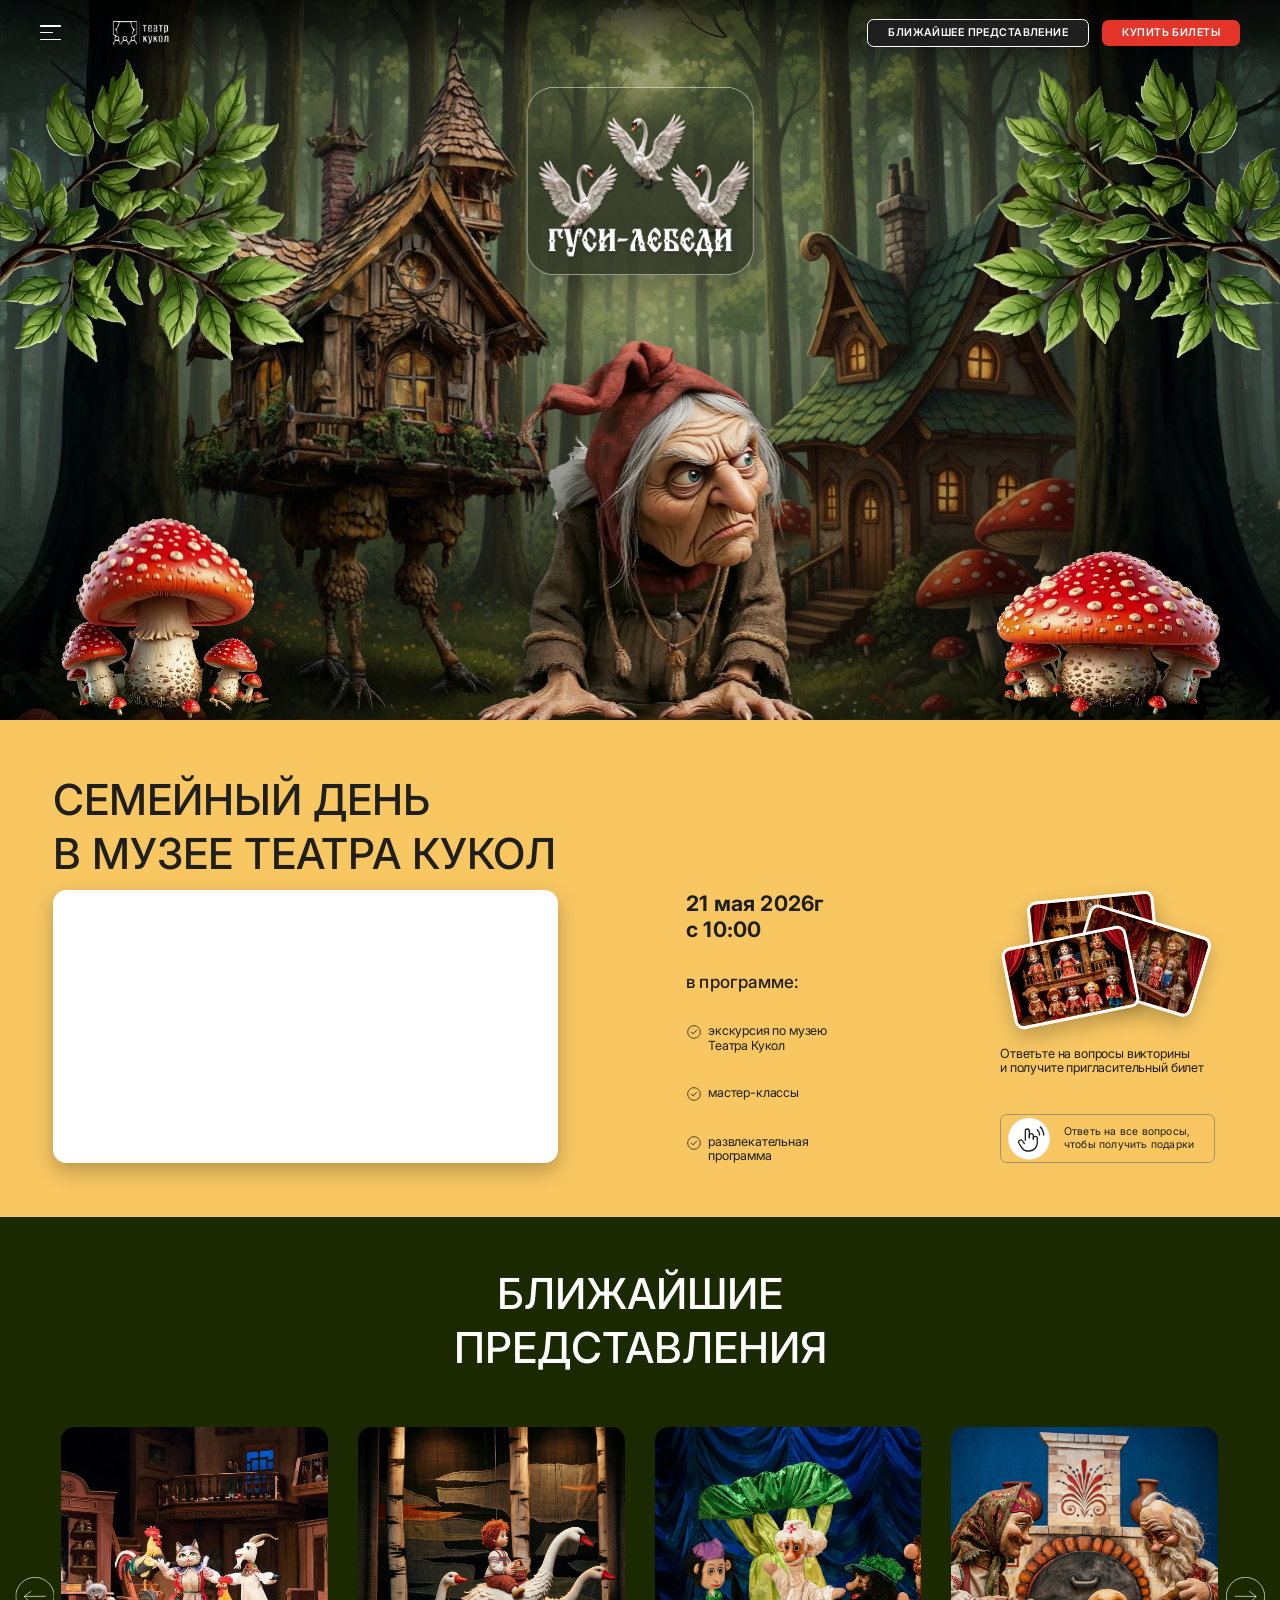
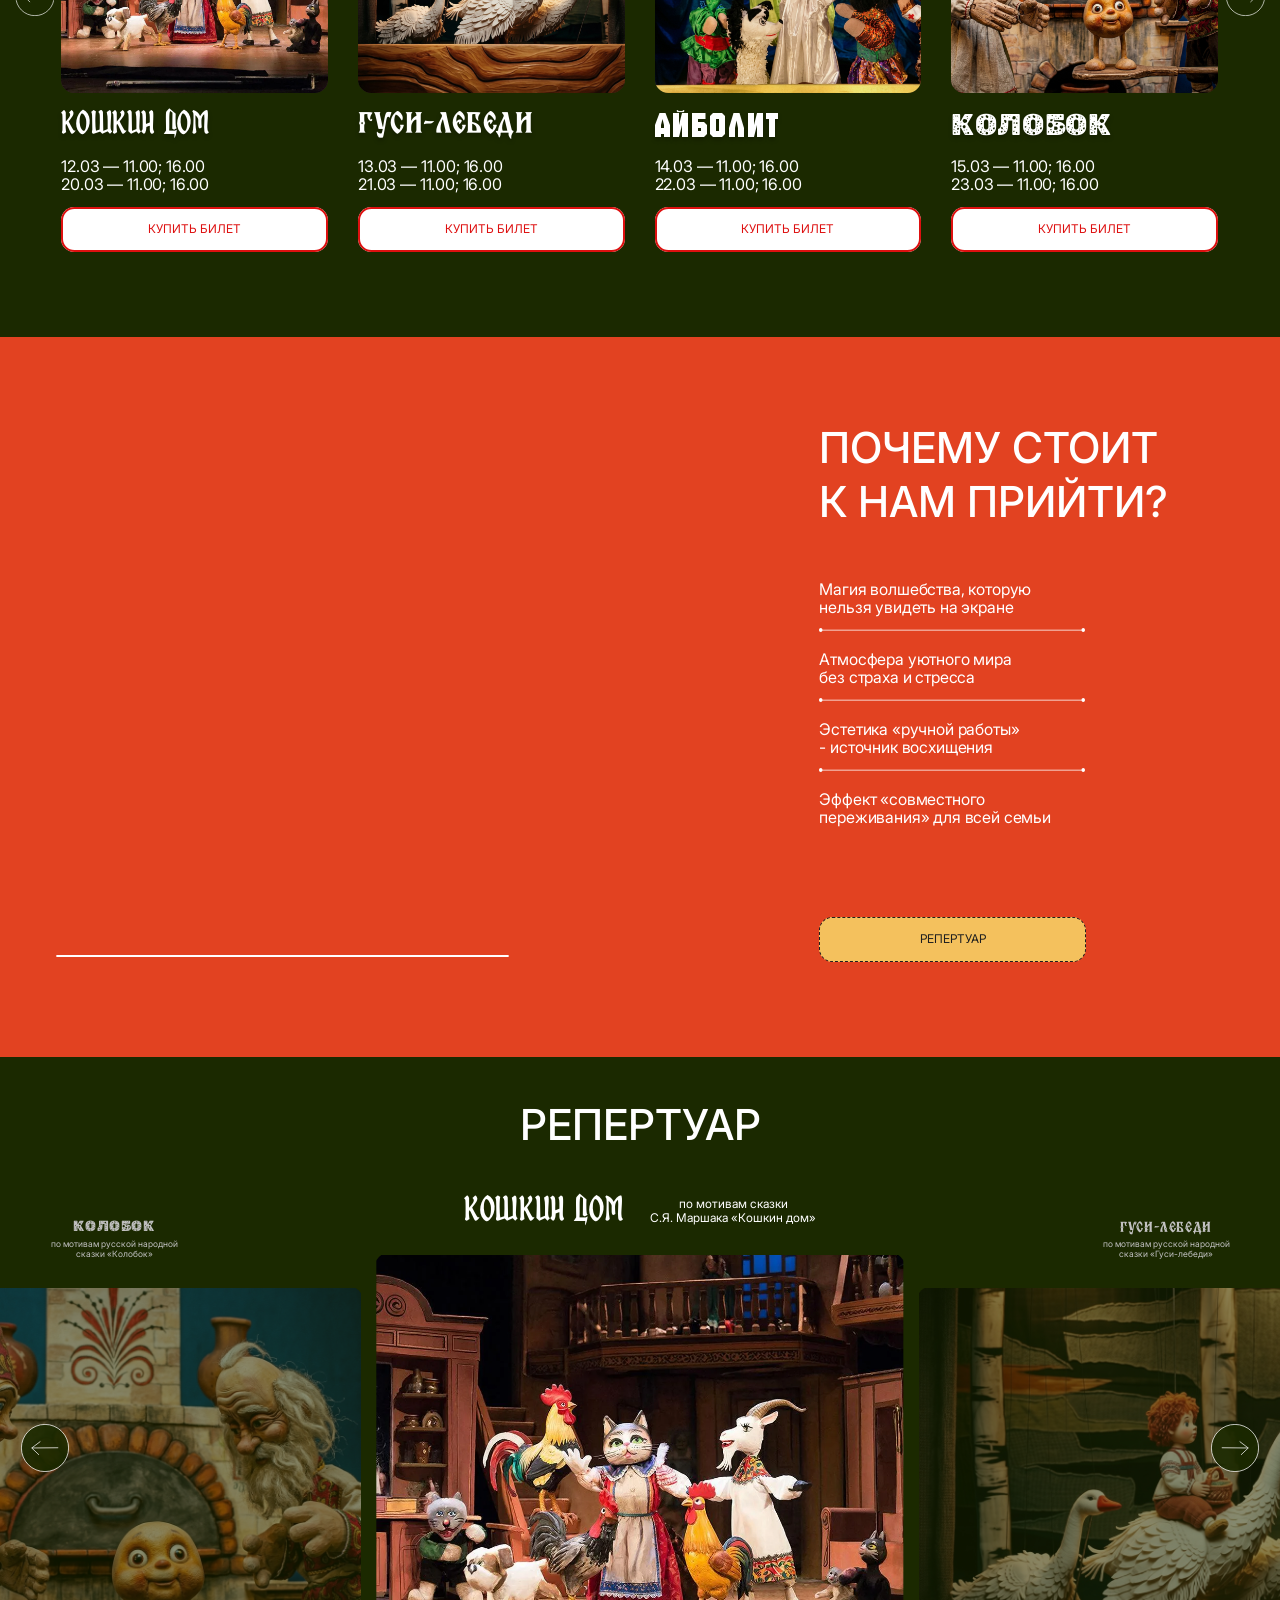
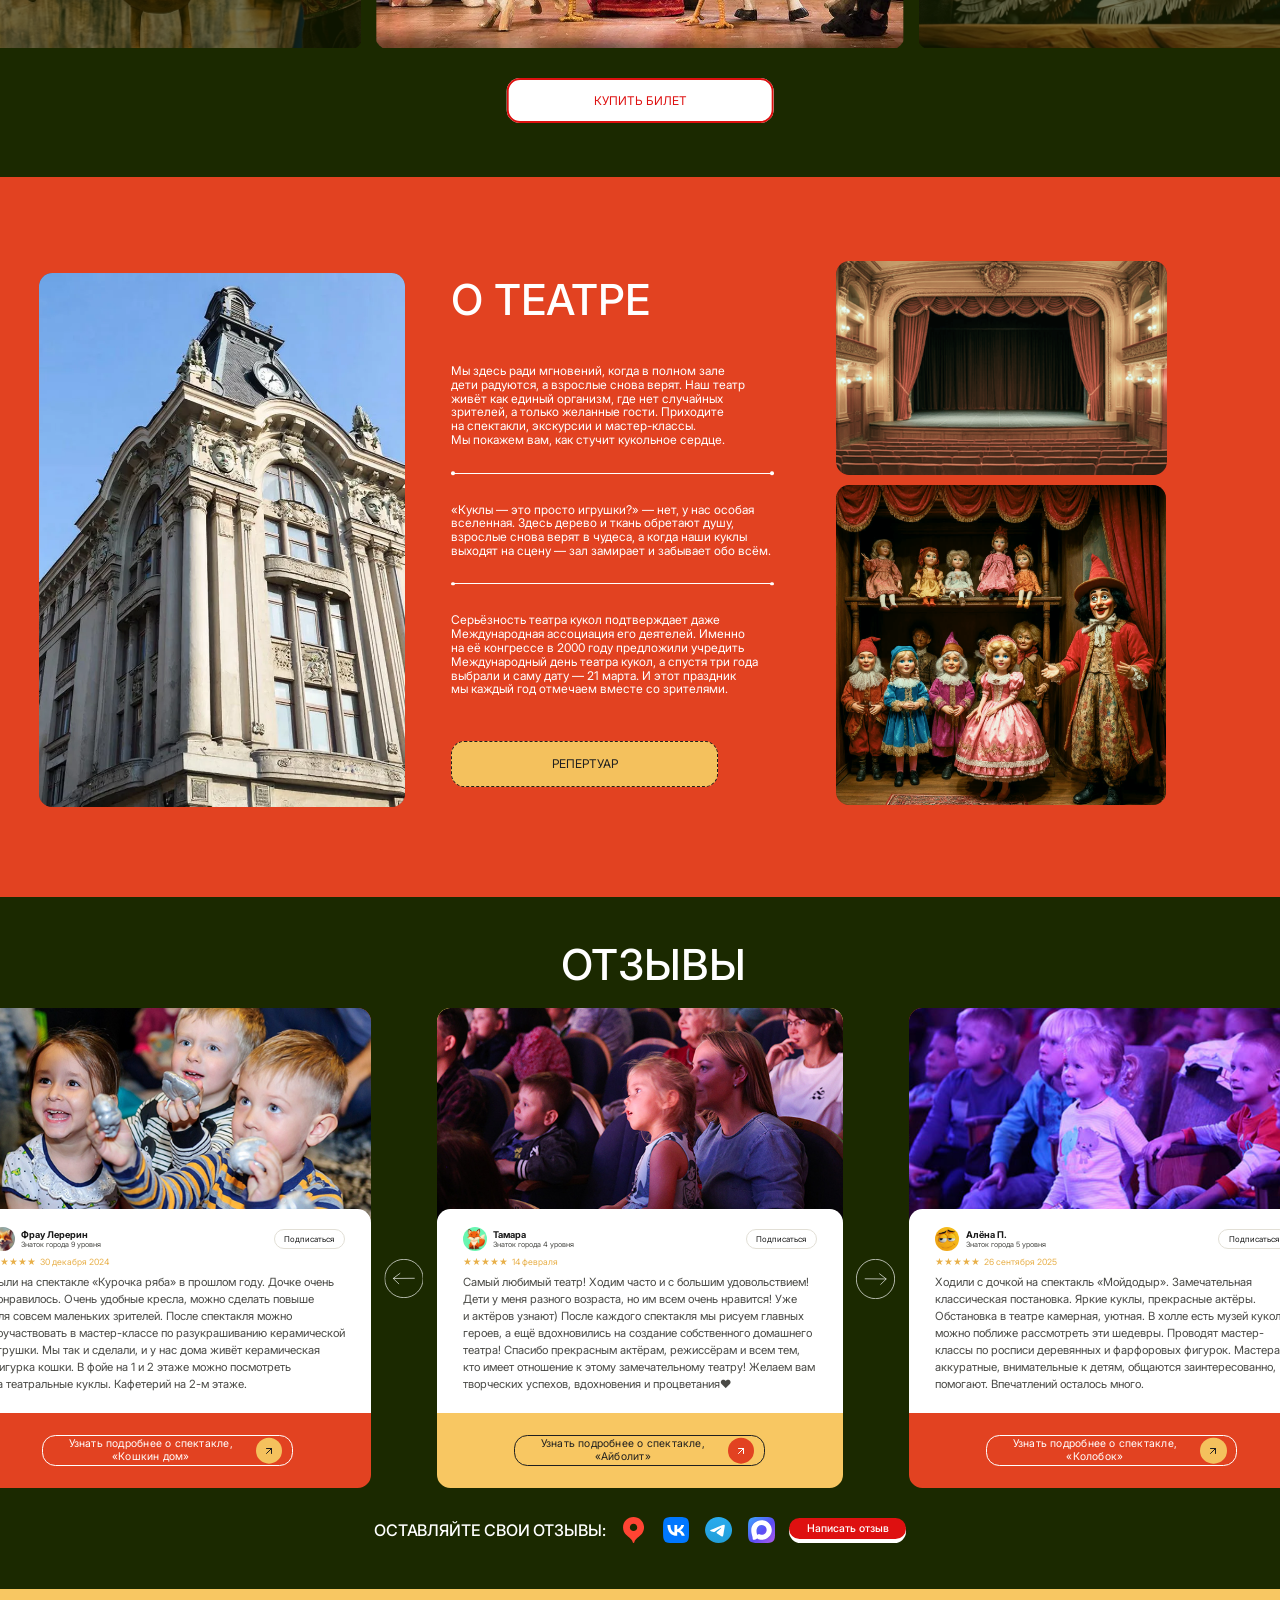
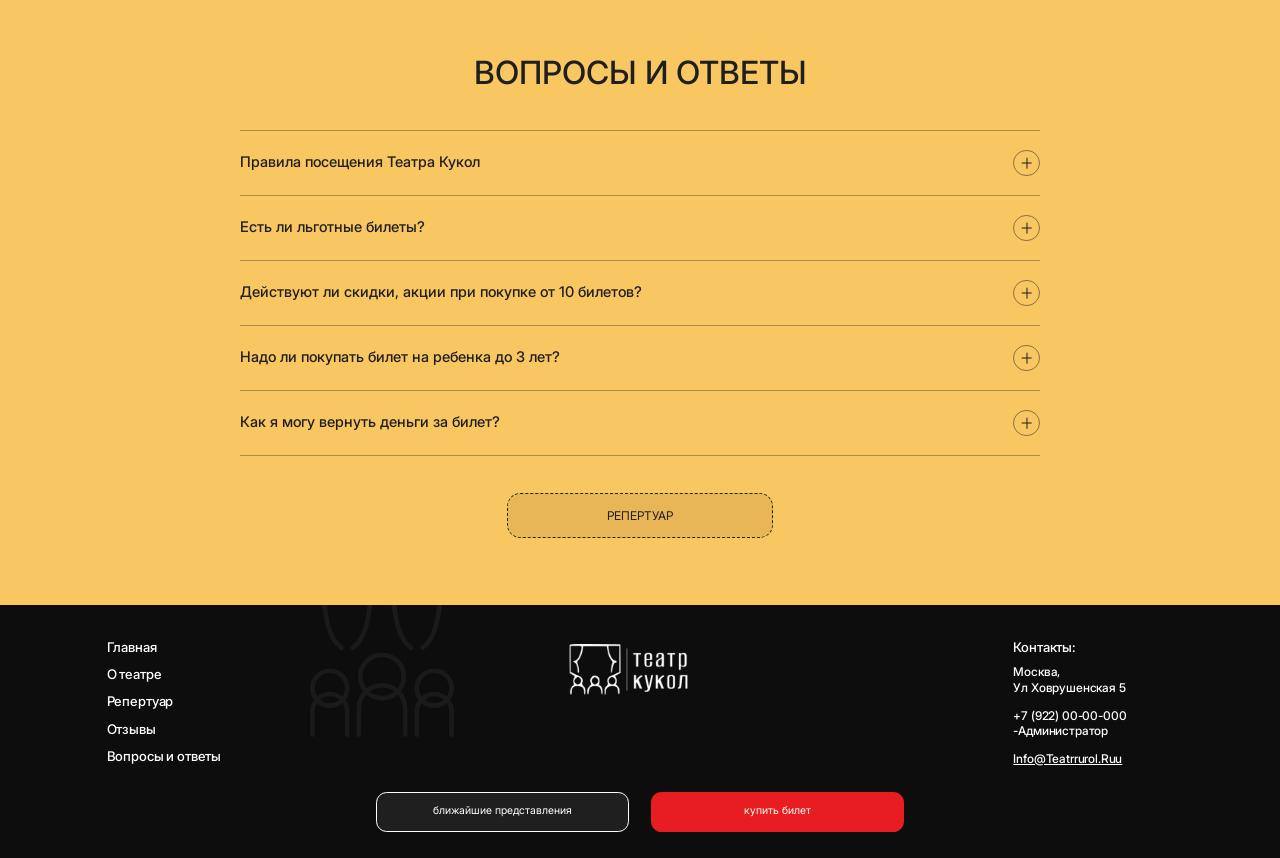
==== commit 4386b91c: "Страницы спектаклей: описание шириной с заголовок «О спектакле», выравнивание по обоим краям, мягкие" ====
--- a/index.html
+++ b/index.html
@@ -4,7 +4,7 @@
 <meta charset="UTF-8">
 <meta name="viewport" content="width=device-width, initial-scale=1.0">
 <title>Театр кукол — главная</title>
-<link rel="stylesheet" href="styles.css?v=289">
+<link rel="stylesheet" href="styles.css?v=291">
 </head>
 <body>
 
--- a/styles.css
+++ b/styles.css
@@ -1518,3 +1518,9 @@
   }
   .spektakle-content .age[class]{text-align:left;}
 }
+
+/* Описание спектакля: ширина ровно по надписи «О СПЕКТАКЛЕ:» (461px, центр общий),
+   выровнено по обоим краям */
+@media (min-width: 768px){
+  .spektakle-content .desc{left:224.4px;width:461.2px;text-align:justify;text-align-last:center;hyphens:manual;-webkit-hyphens:manual;}
+}
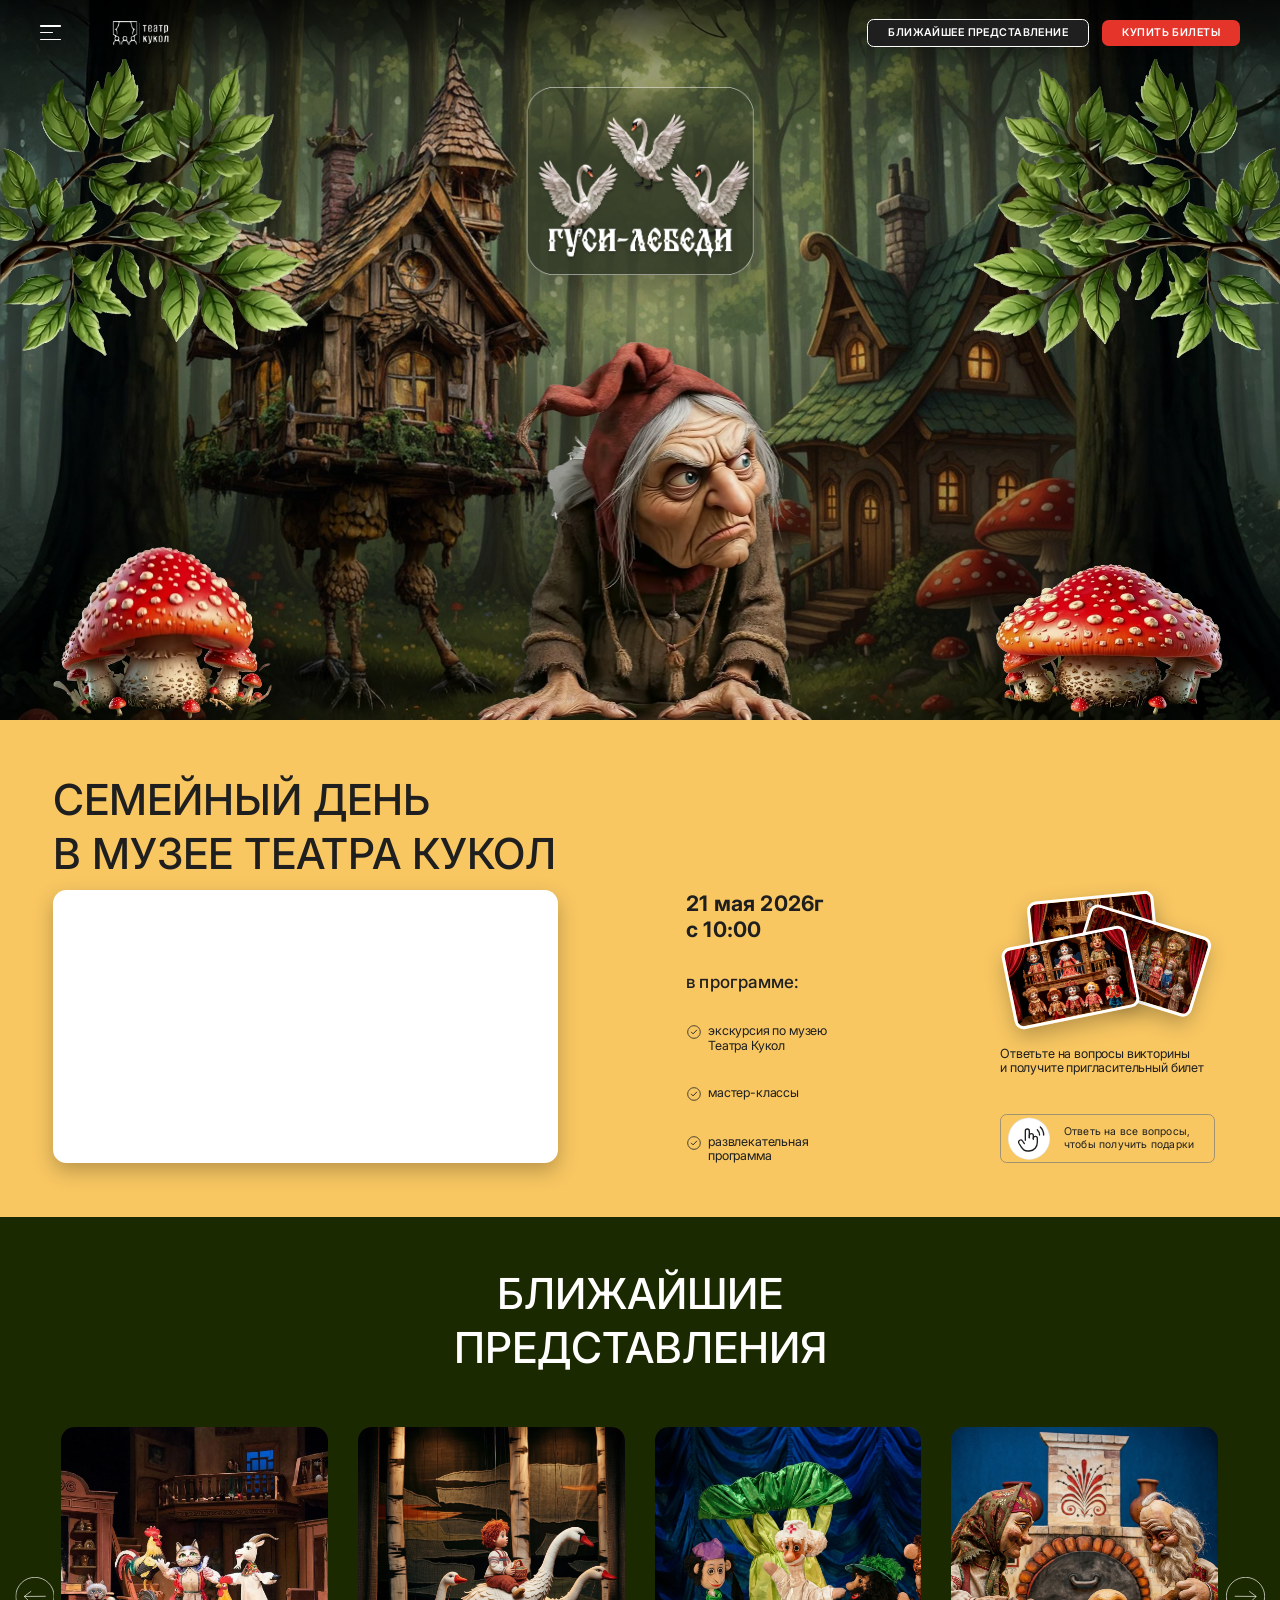
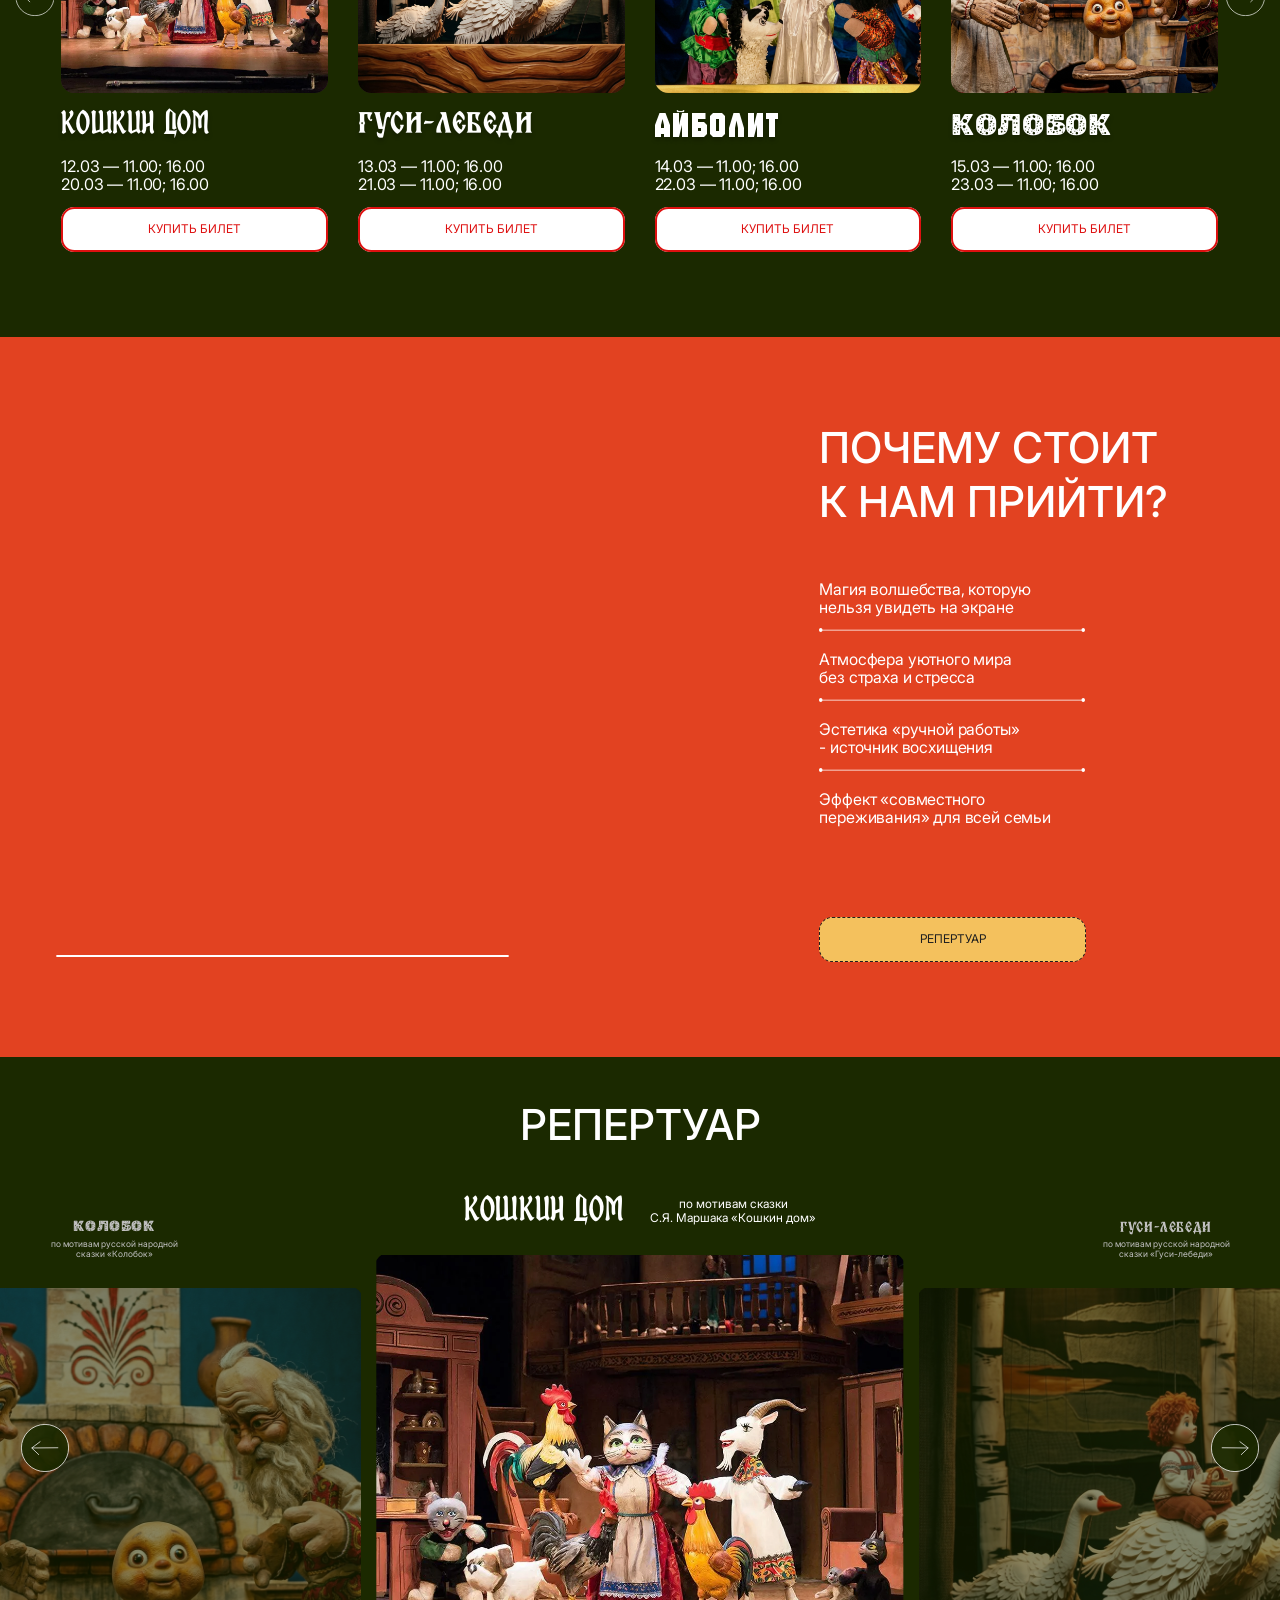
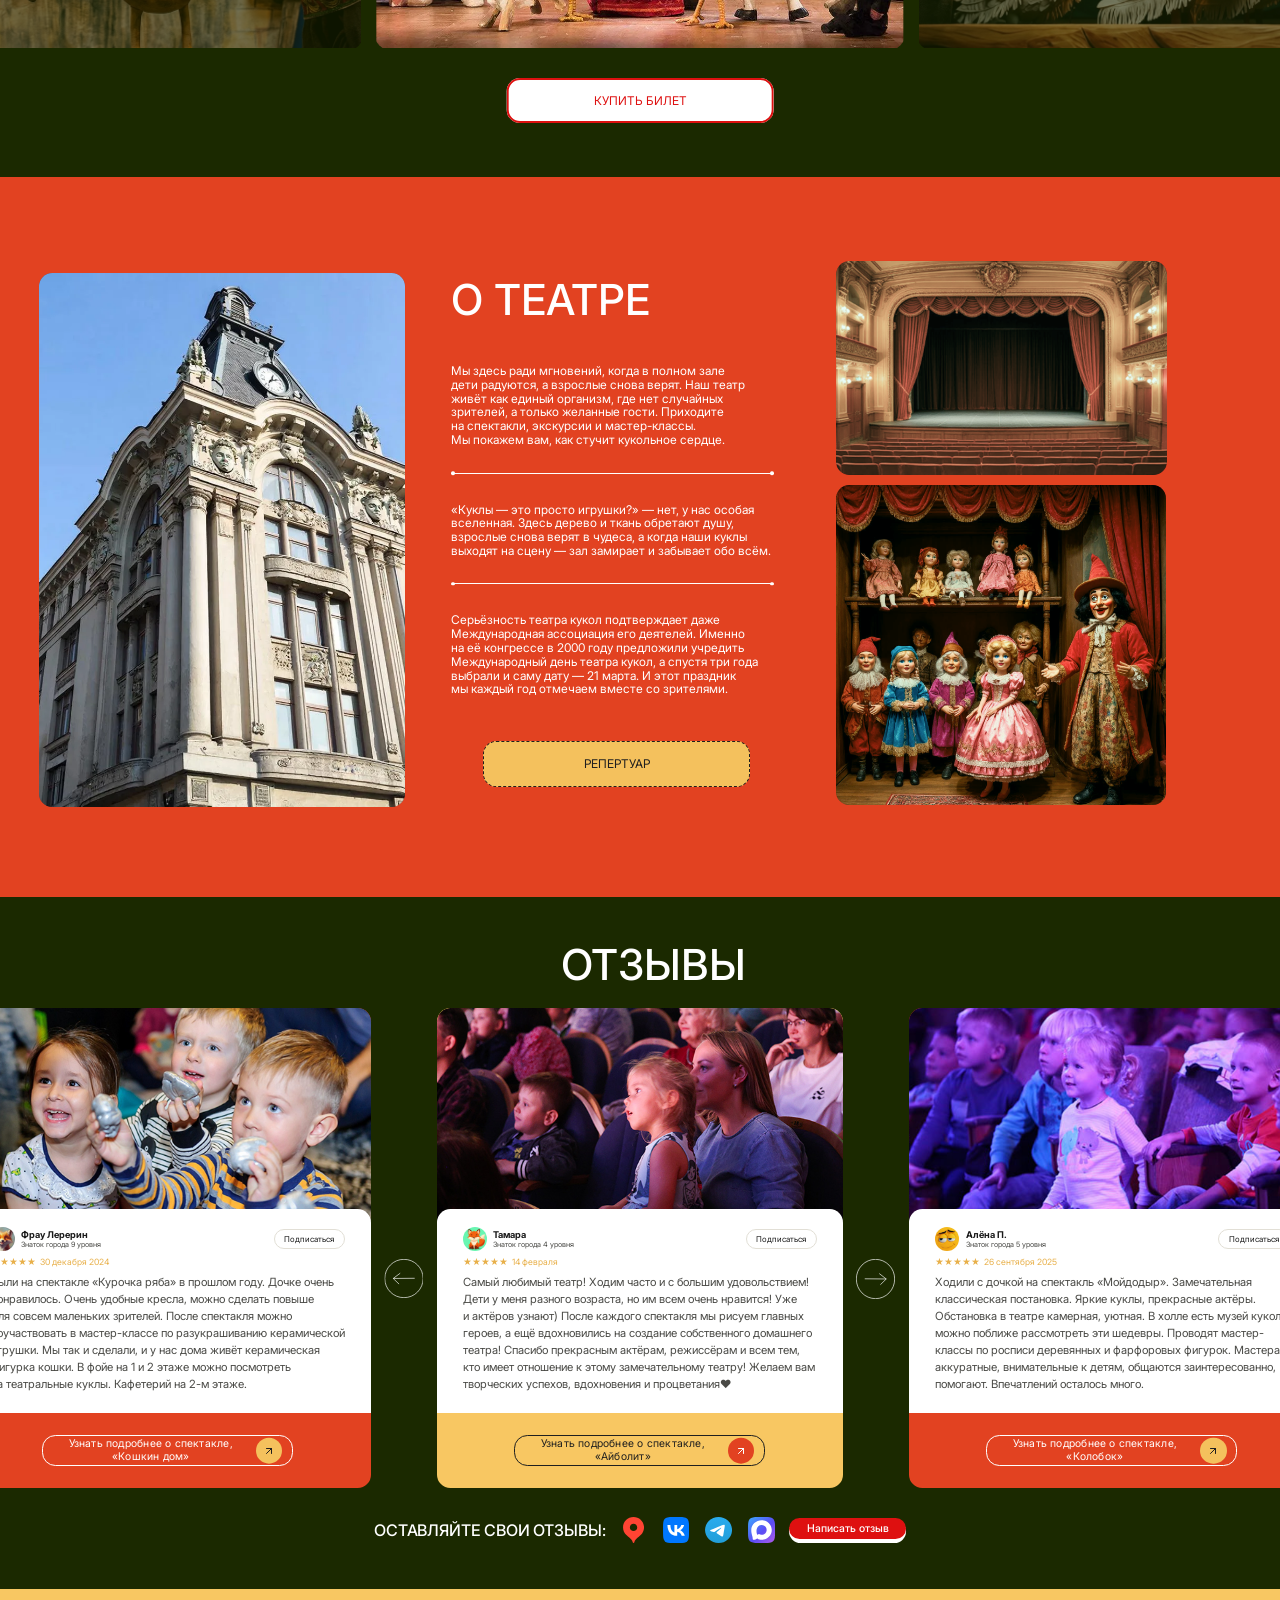
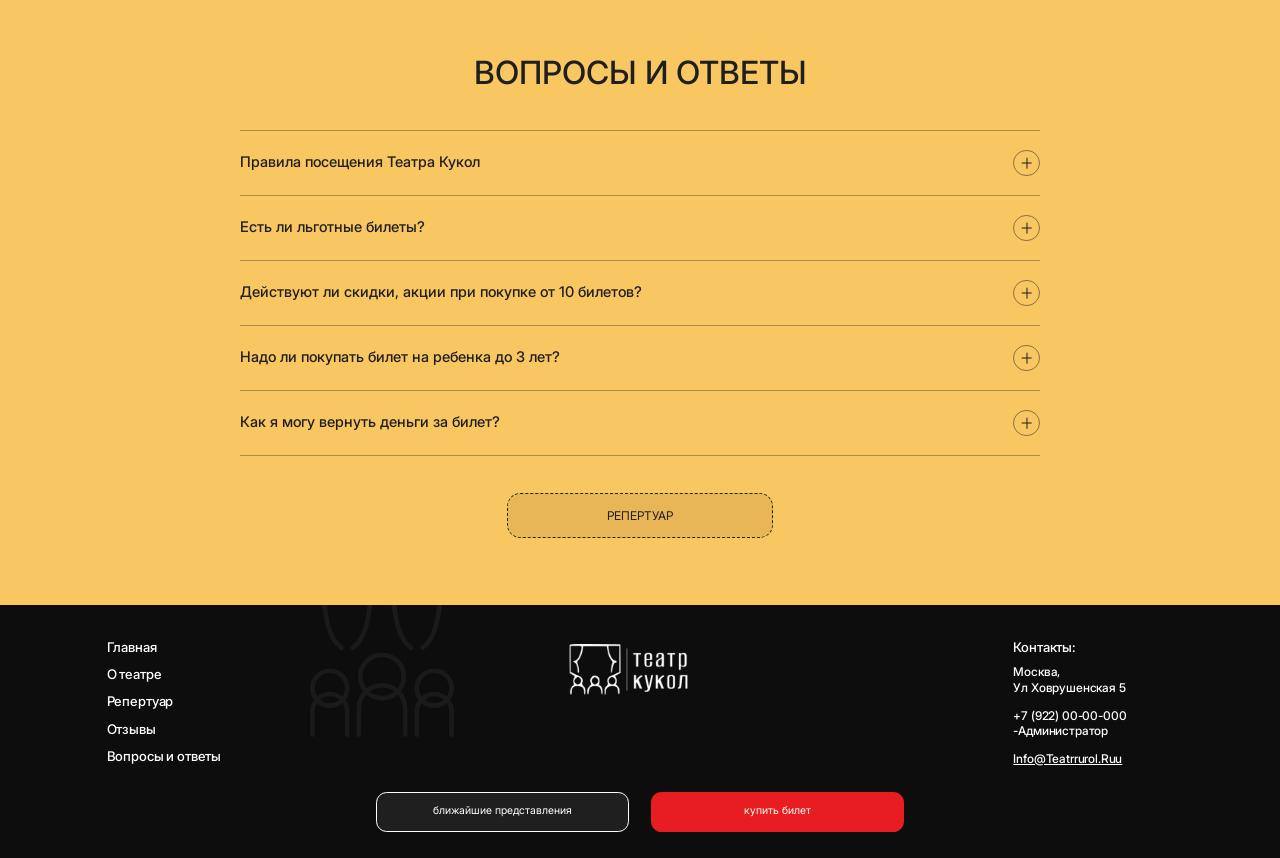
==== commit e94108d2: "Кнопка «Репертуар» в «О театре» по центру колонки; после лид-формы — окно «Спасибо» с Петрушкой Co-A" ====
--- a/index.html
+++ b/index.html
@@ -4,7 +4,7 @@
 <meta charset="UTF-8">
 <meta name="viewport" content="width=device-width, initial-scale=1.0">
 <title>Театр кукол — главная</title>
-<link rel="stylesheet" href="styles.css?v=291">
+<link rel="stylesheet" href="styles.css?v=292">
 </head>
 <body>
 
@@ -424,6 +424,6 @@
 
 </div>
 
-<script src="script.js?v=147"></script>
+<script src="script.js?v=148"></script>
 </body>
 </html>
--- a/styles.css
+++ b/styles.css
@@ -382,7 +382,7 @@
 .about-text .about-divider::after{right:-2.67px;}
 .about-text .about-divider-1{top:203px;}
 .about-text .about-divider-2{top:369px;}
-.about-text .btn-repertoire{position:absolute;left:0;top:601px;}
+.about-text .btn-repertoire{position:absolute;left:48px;top:601px;}
 /* короткая версия текста и мобильная кнопка — только для мобильной вёрстки, см. @media ниже */
 .about-text .block-short{display:none;}
 .about-btn-mobile.btn-repertoire{display:none;}
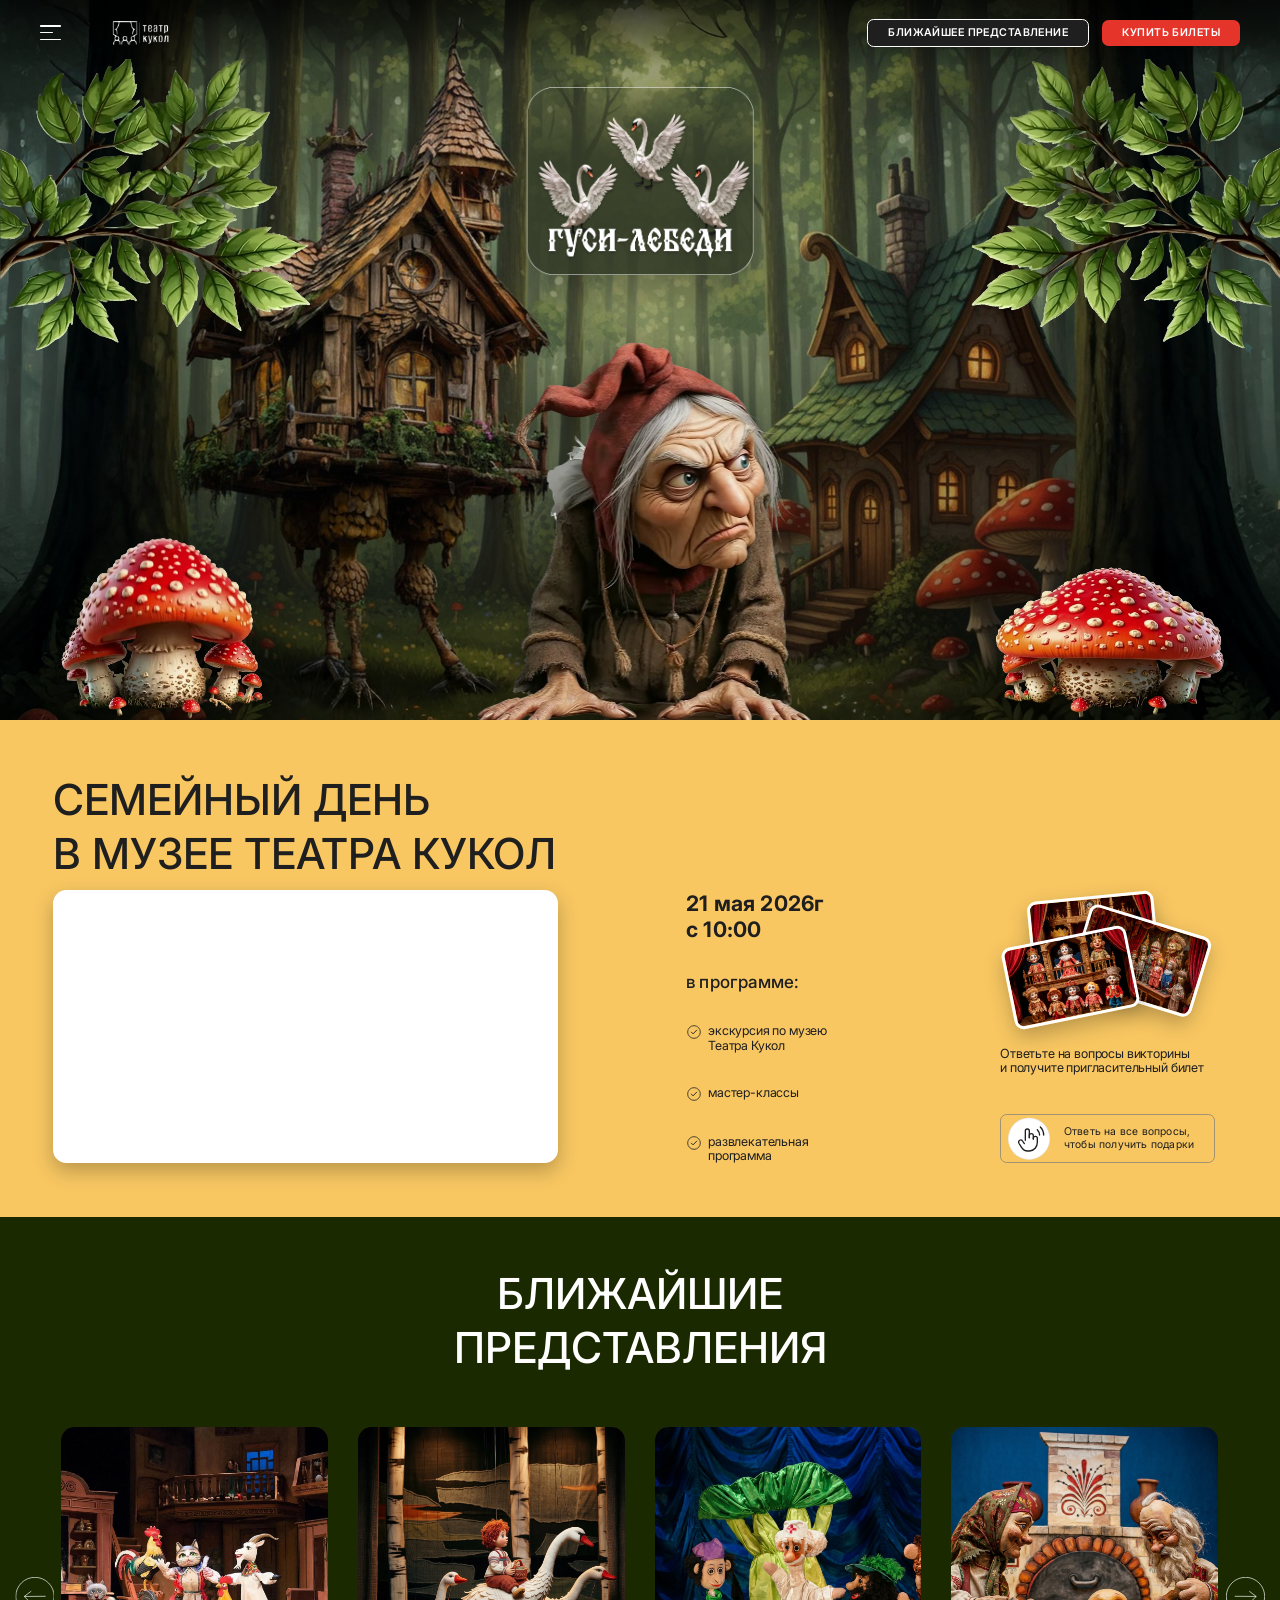
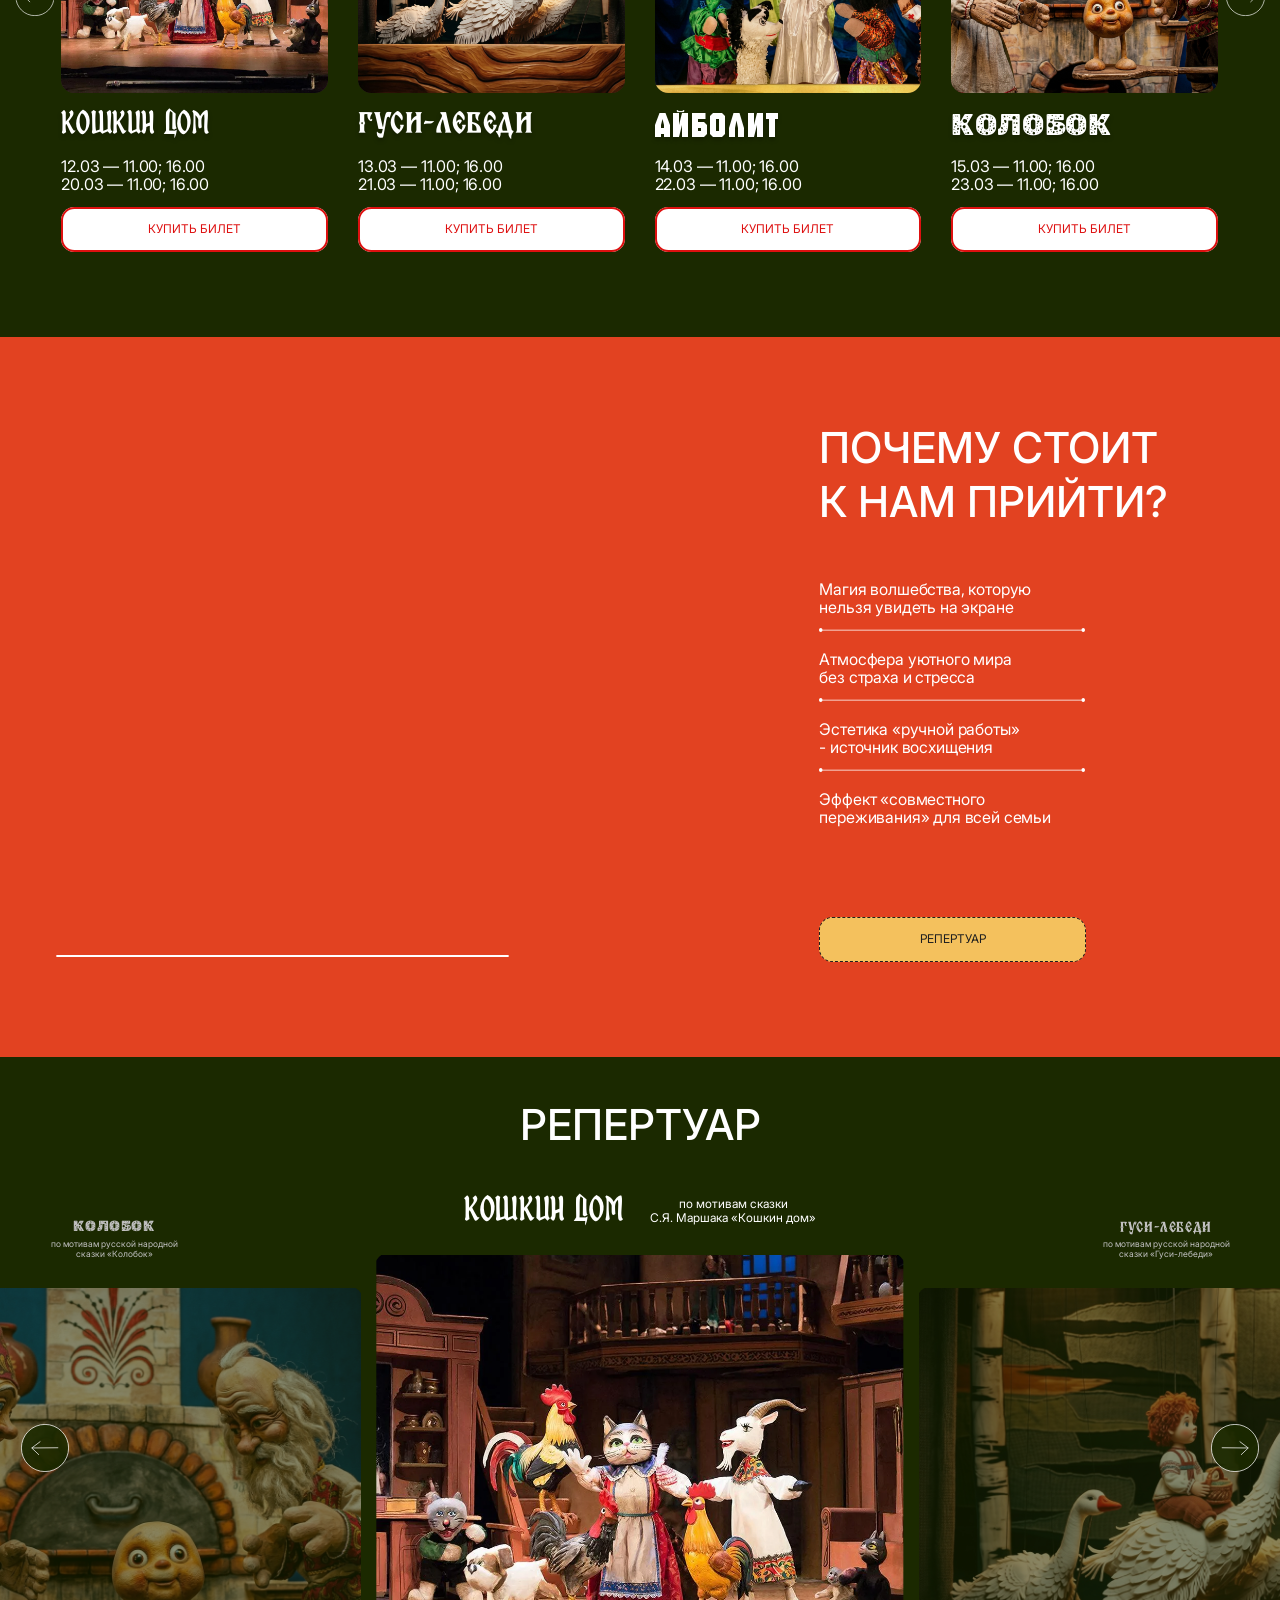
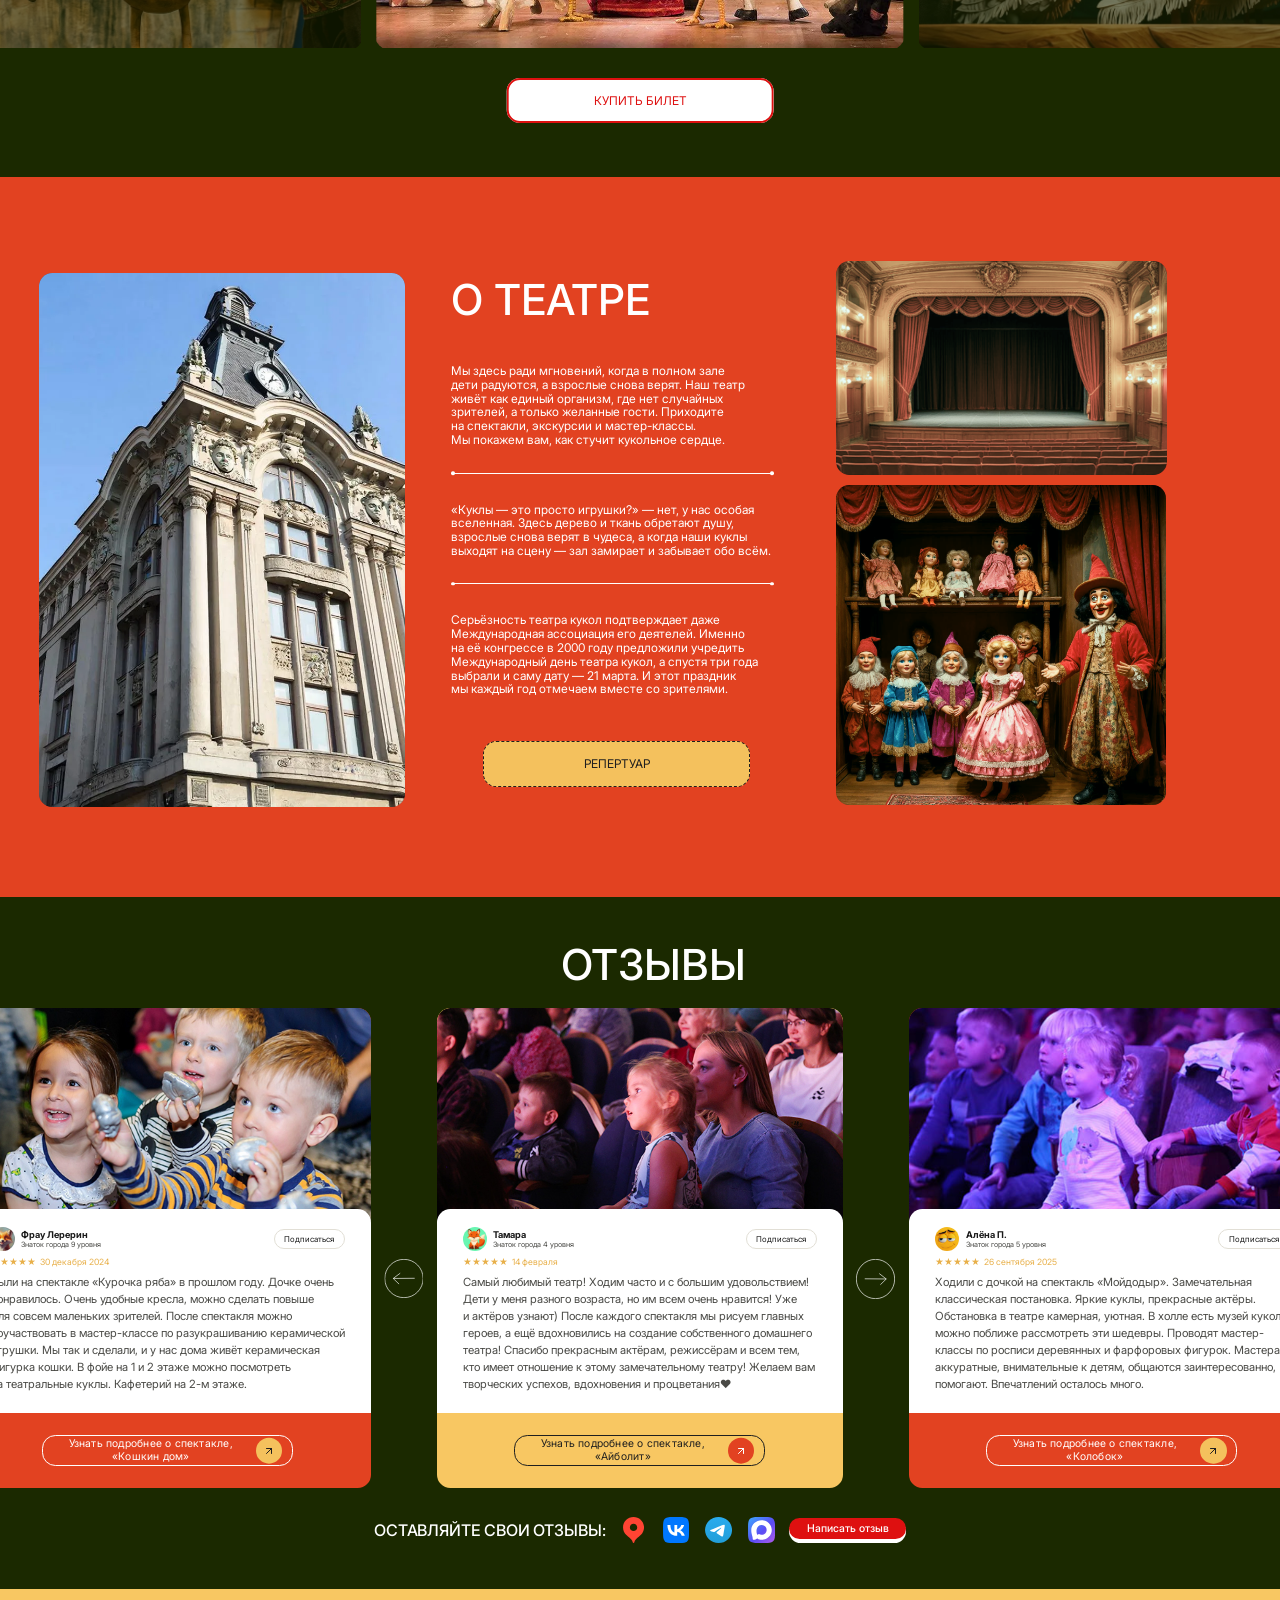
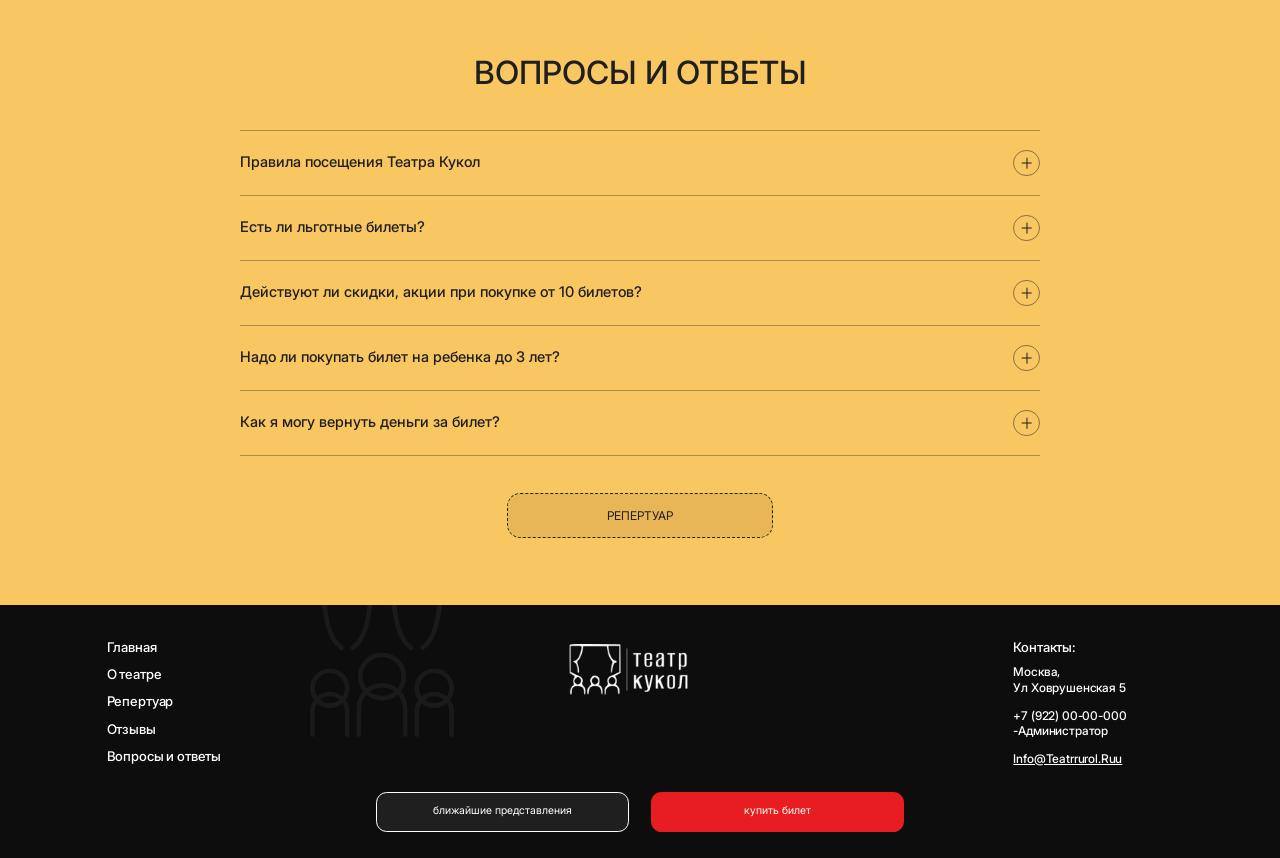
==== commit d6ea613c: "Викторина: компактное окно «Спасибо!», отступ в плашке «Спасибо за ваш ответ», перенос в заголовке п" ====
--- a/index.html
+++ b/index.html
@@ -4,7 +4,7 @@
 <meta charset="UTF-8">
 <meta name="viewport" content="width=device-width, initial-scale=1.0">
 <title>Театр кукол — главная</title>
-<link rel="stylesheet" href="styles.css?v=292">
+<link rel="stylesheet" href="styles.css?v=296">
 </head>
 <body>
 
--- a/styles.css
+++ b/styles.css
@@ -946,7 +946,7 @@
 /* точные координаты из Figma (node 1304:146, «СКАЗКА 9»), канва 1920×1080 */
 .lead-page{position:relative;width:1920px;max-width:100%;height:1080px;margin:0 auto;background:#E24221;overflow:hidden;}
 
-.lead-badge{position:absolute;left:212px;top:80px;width:311px;height:50px;box-sizing:border-box;background:#fff;border-radius:10px;display:flex;align-items:center;justify-content:space-between;padding:0 34px 0 14px;}
+.lead-badge{position:absolute;left:212px;top:80px;width:311px;height:50px;box-sizing:border-box;background:#fff;border-radius:10px;display:flex;align-items:center;justify-content:space-between;gap:12px;padding:0 34px 0 14px;}
 .lead-badge img{width:22.7px;height:22.7px;flex:none;}
 .lead-badge span{font-family:'Montserrat',var(--font-sans);font-weight:400;font-size:16px;line-height:1.15;letter-spacing:.32px;color:#17252D;white-space:nowrap;}
 
@@ -1524,3 +1524,16 @@
 @media (min-width: 768px){
   .spektakle-content .desc{left:224.4px;width:461.2px;text-align:justify;text-align-last:center;hyphens:manual;-webkit-hyphens:manual;}
 }
+
+/* Окно «Спасибо!» после лид-формы — компактная версия карточки с Петрушкой */
+.lead-thanks-modal{max-width:400px;padding:22px 24px;border-radius:20px;}
+.lead-thanks-modal .review-modal-close{top:10px;right:10px;width:24px;height:24px;z-index:2;}
+.lead-thanks-modal .thanks{padding:6px 110px 6px 4px;}
+.lead-thanks-modal .thanks h3{font-size:24px;margin:0 0 6px;}
+.lead-thanks-modal .thanks p.sub{font-size:14px;line-height:1.35;margin:0;}
+.lead-thanks-modal .thanks-puppet{max-width:110px;object-fit:contain;}
+/* принудительные переносы в заголовке подарка — только когда хватает ширины (не на телефонах) */
+.lead-card-title .br-wide{display:none;}
+@media (min-width: 600px){
+  .lead-card-title .br-wide{display:inline;}
+}
